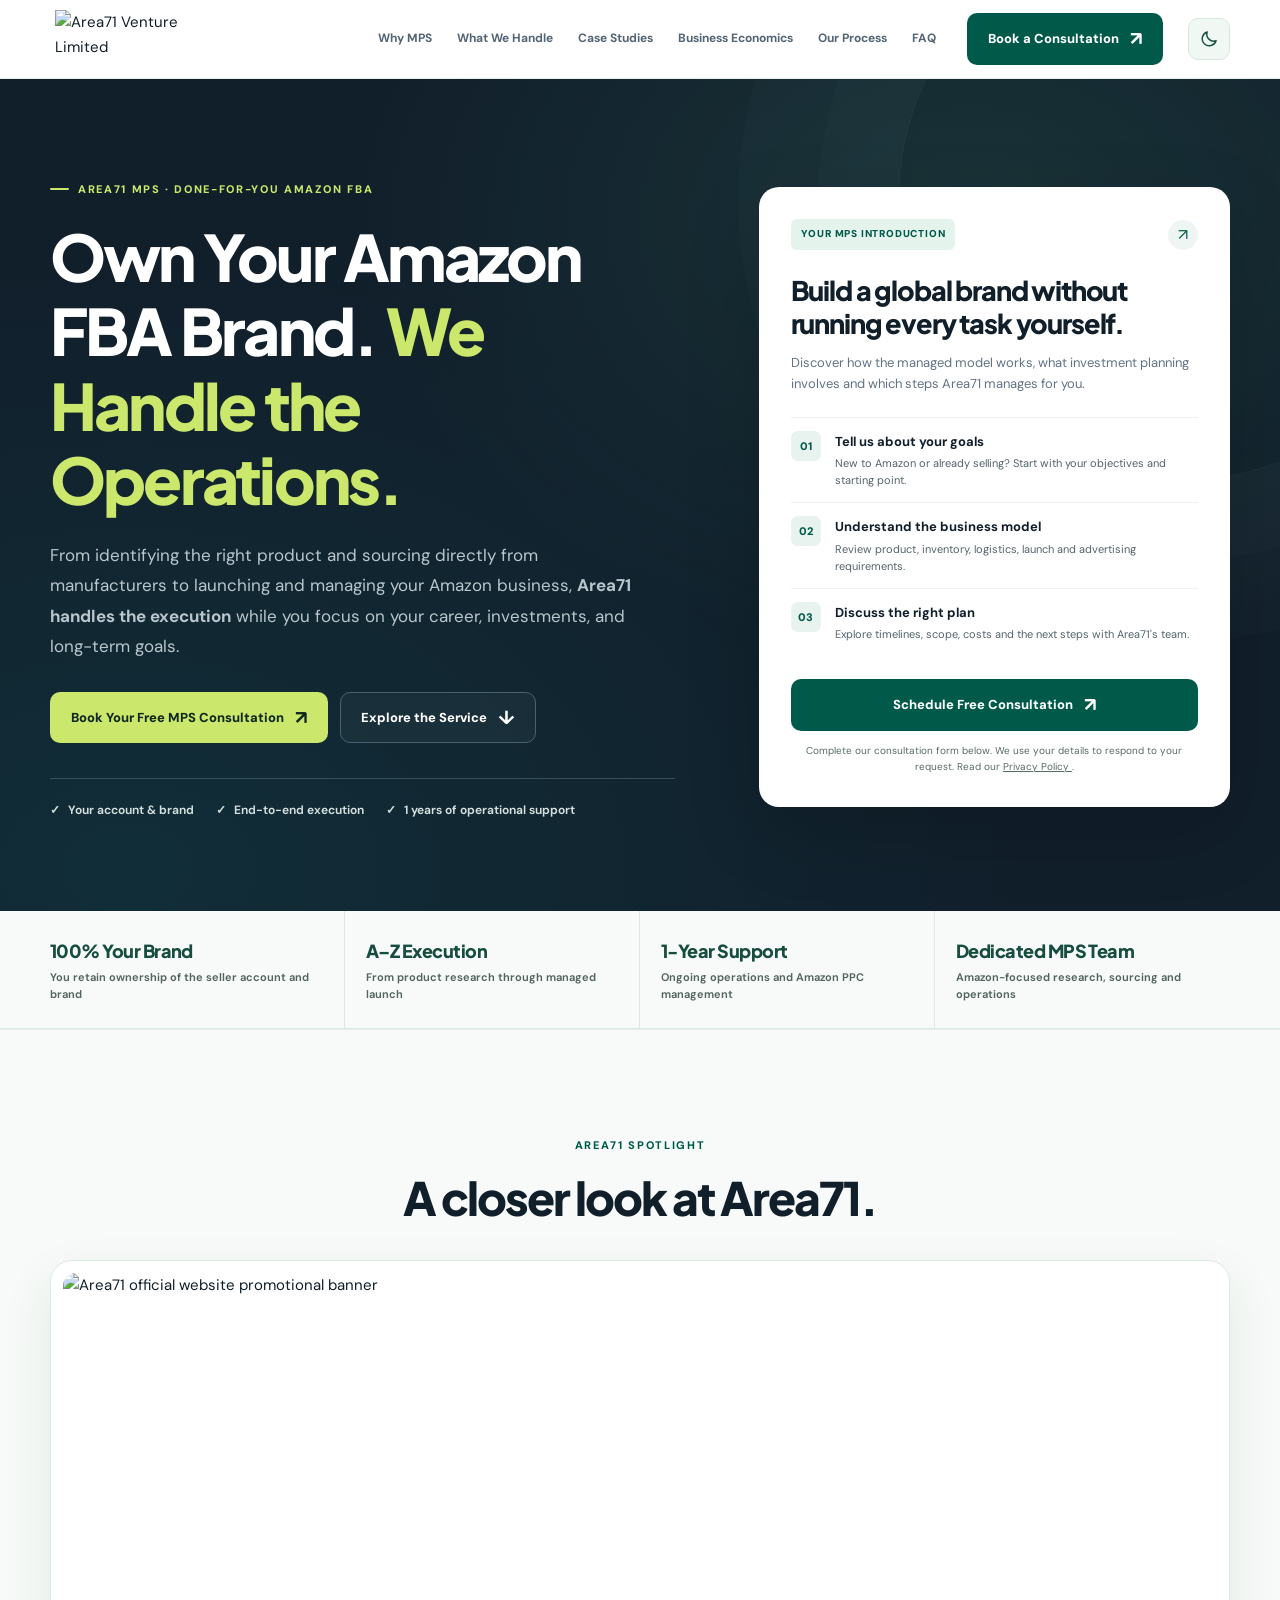
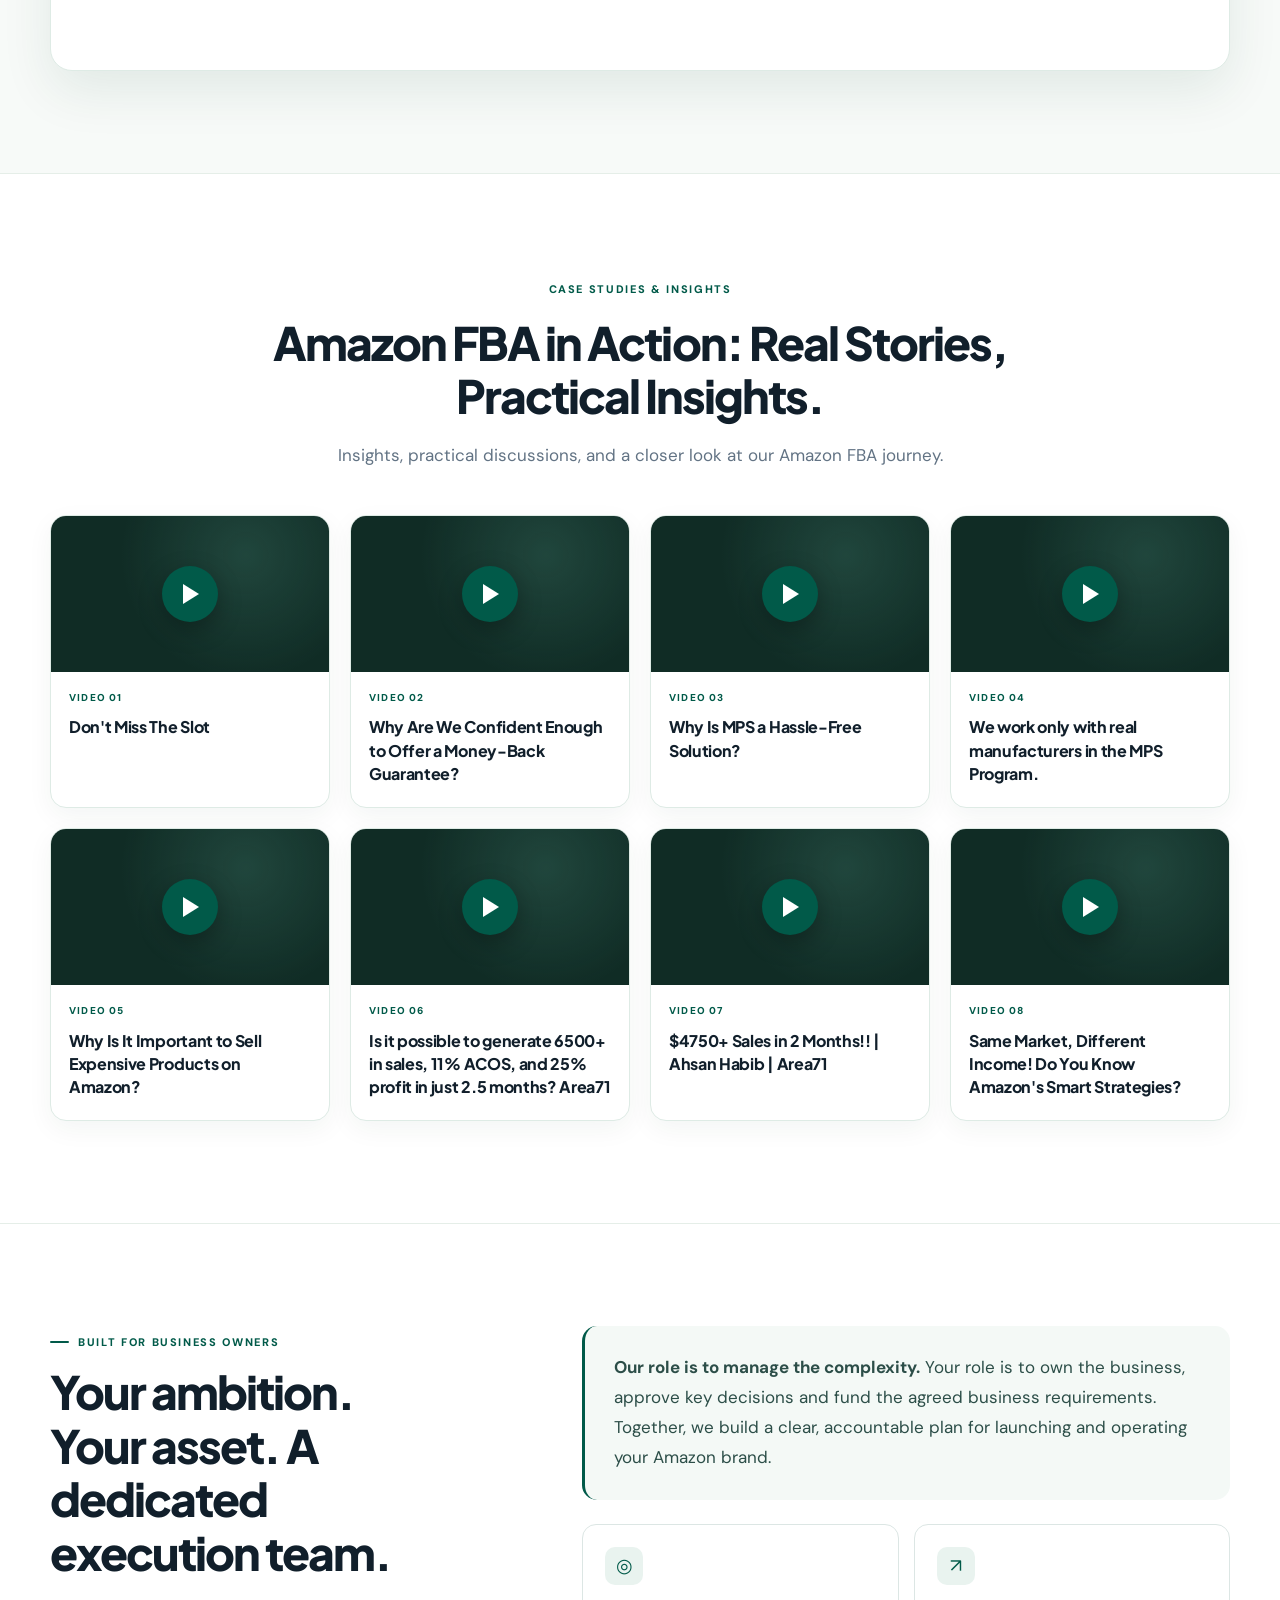
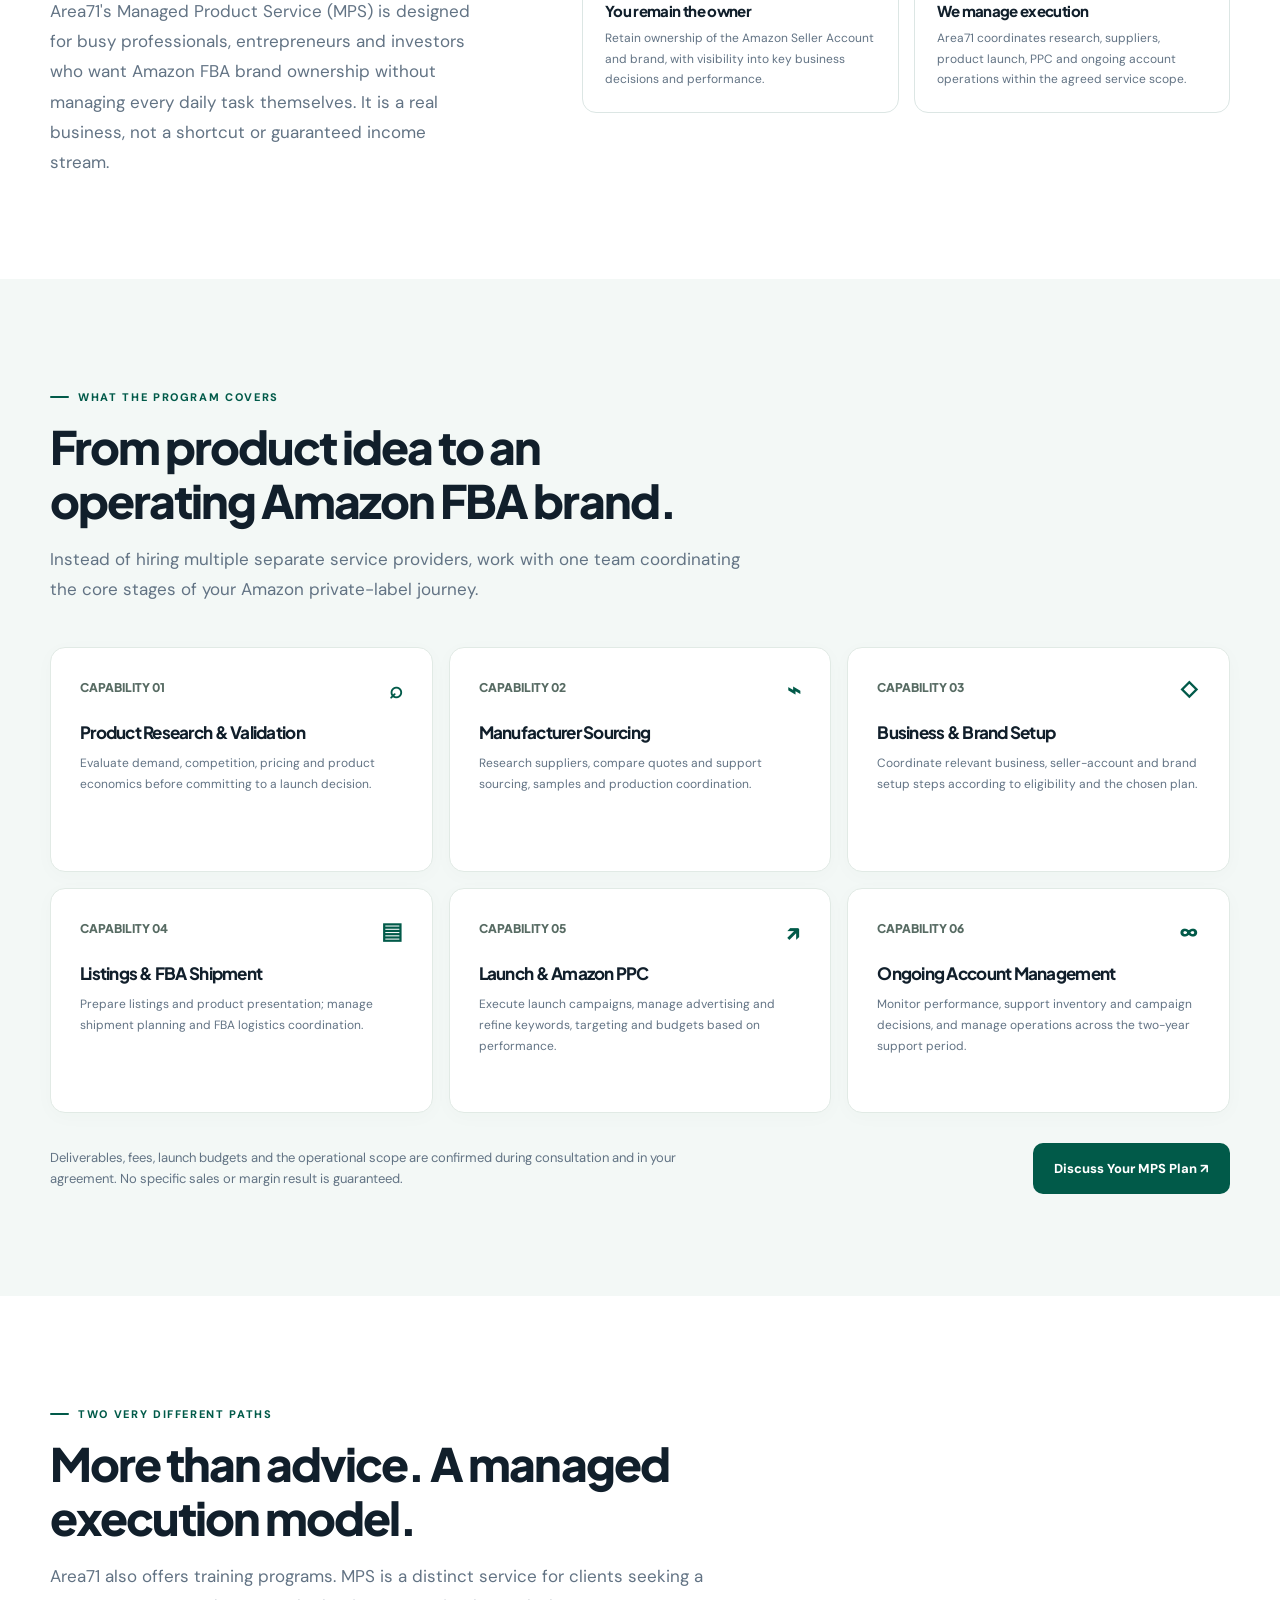
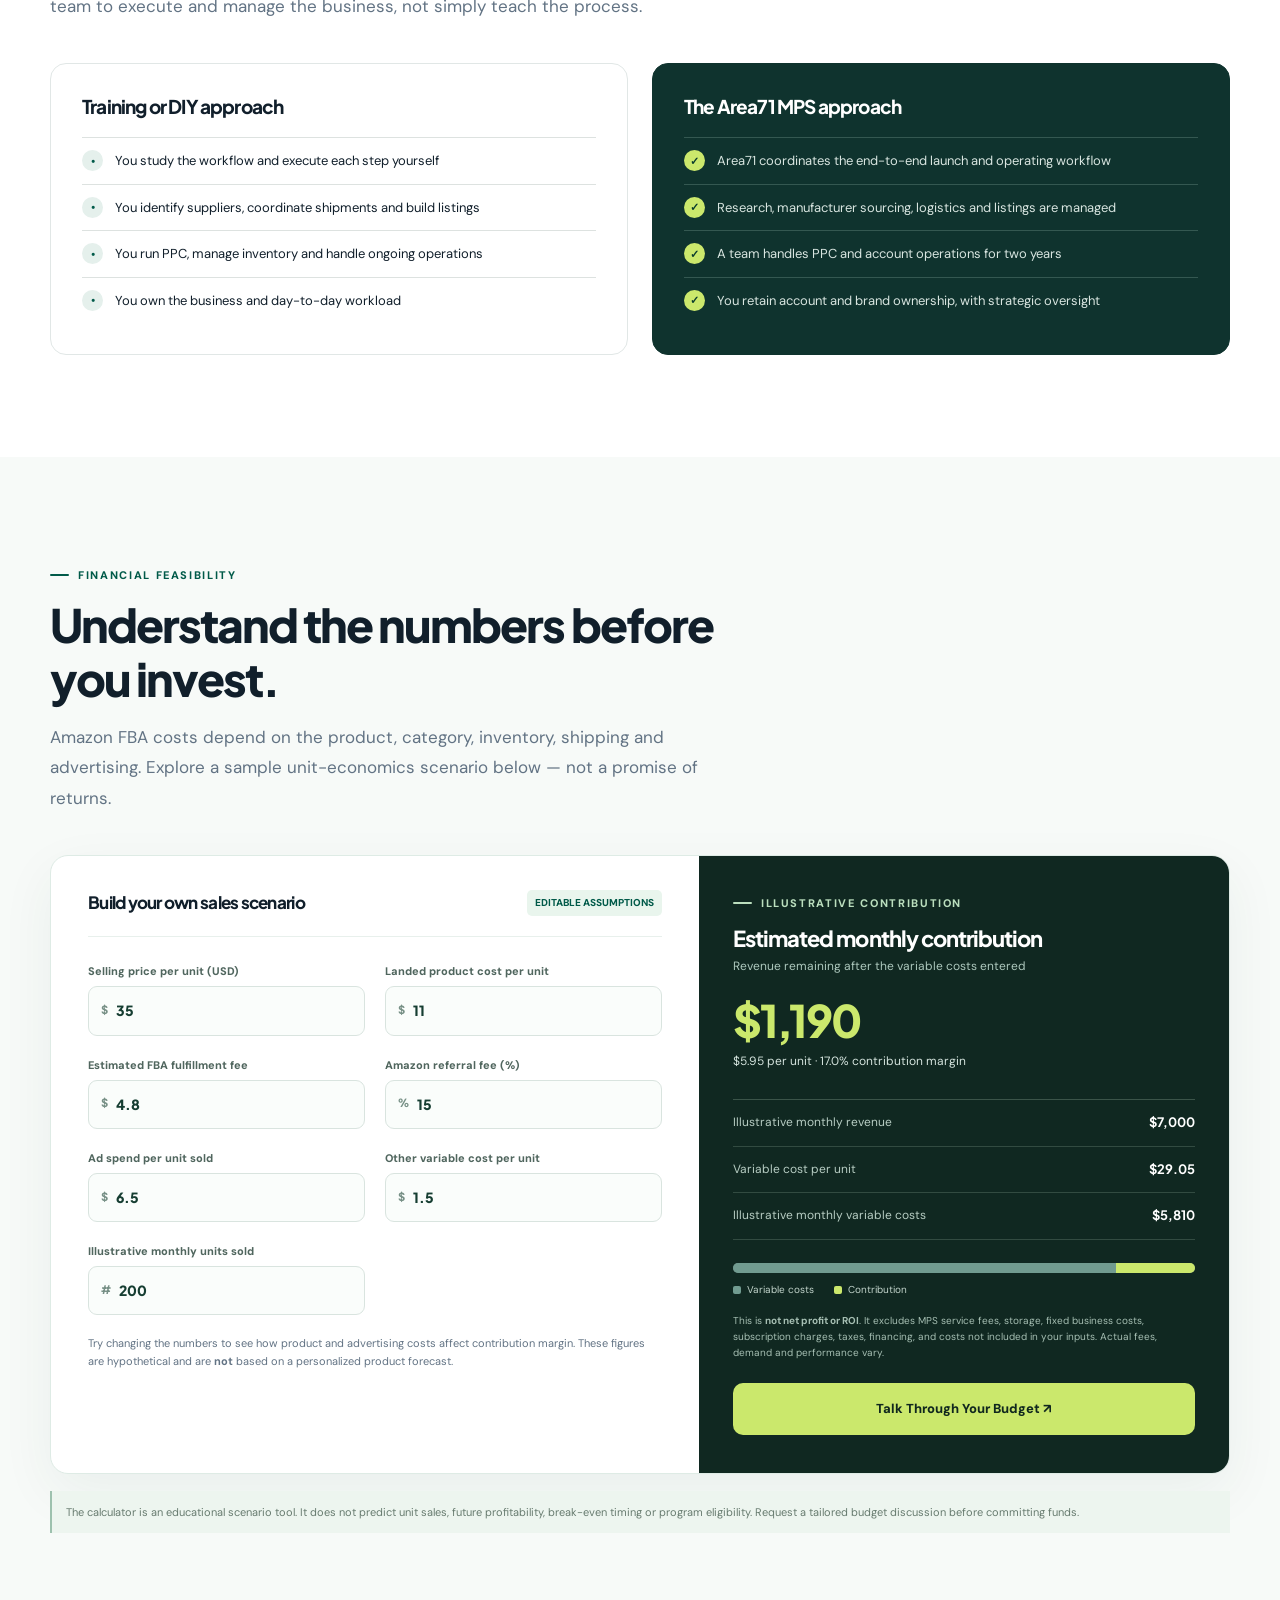
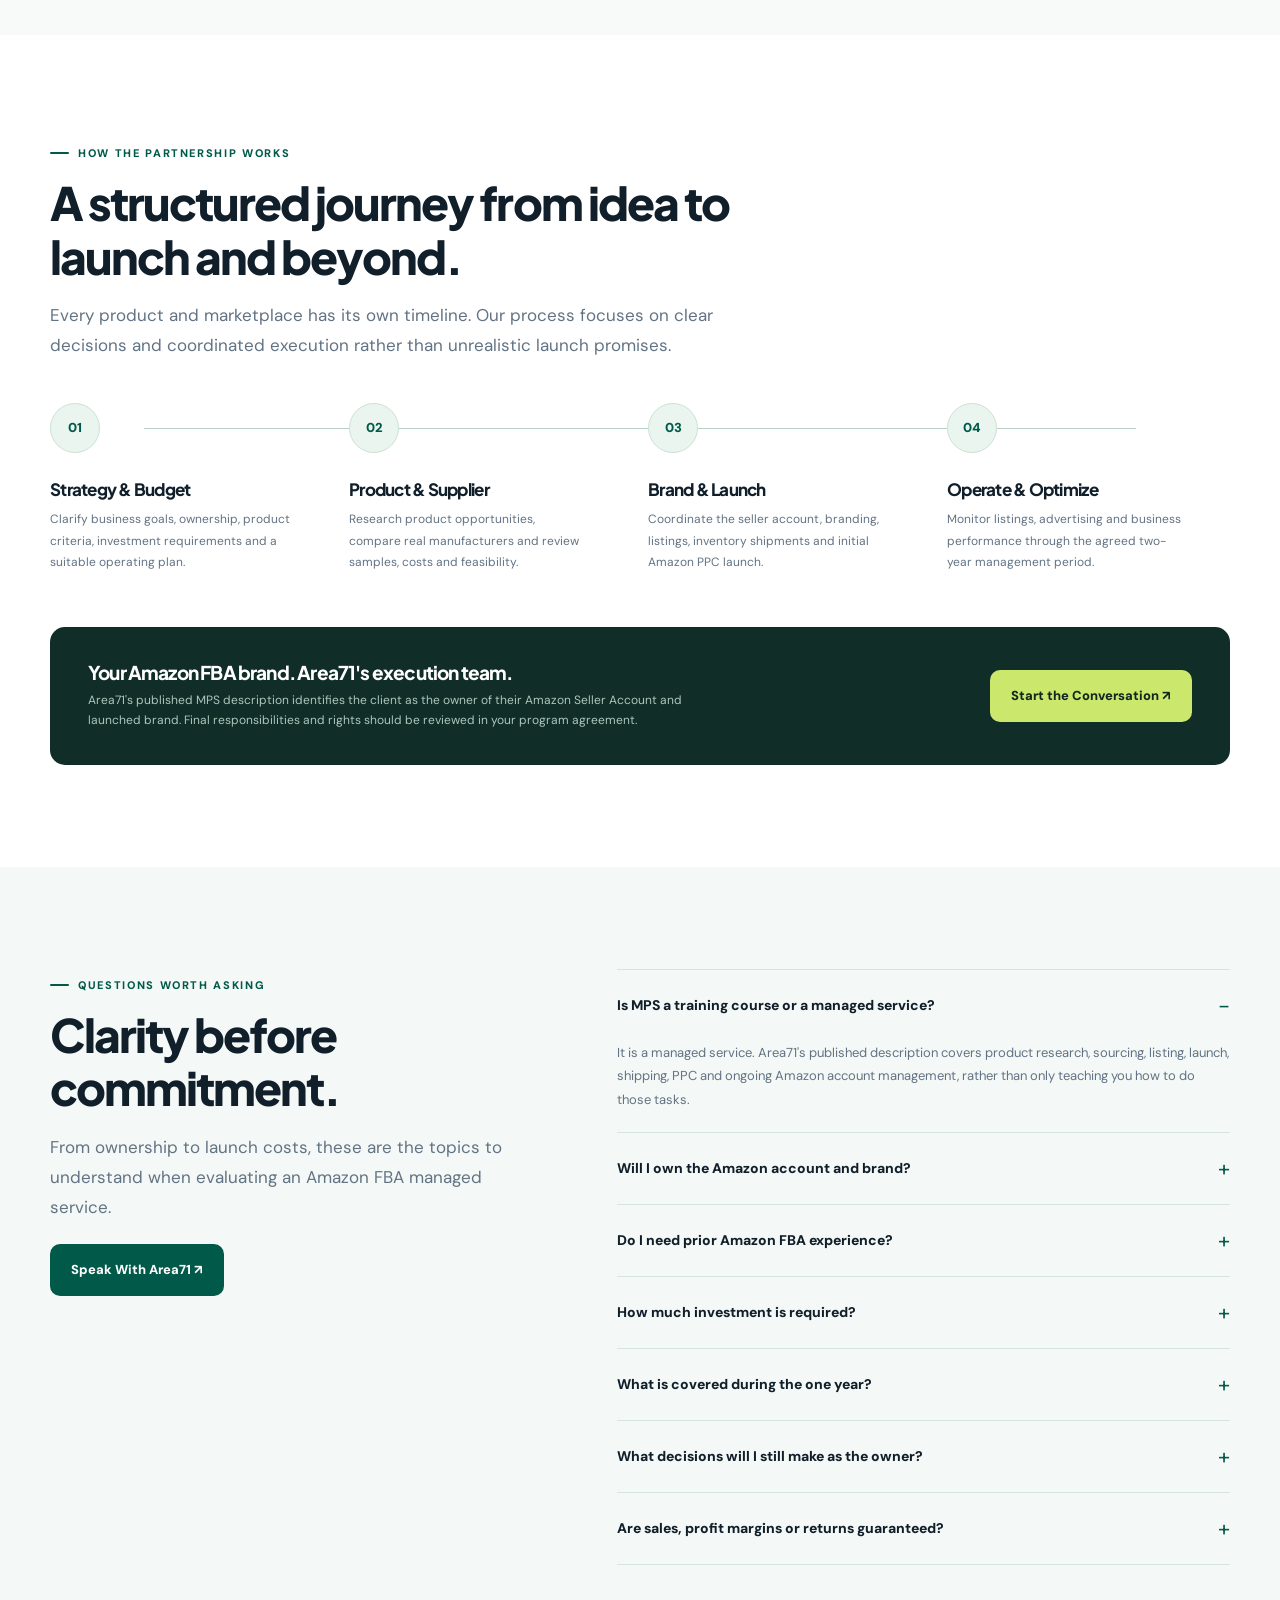
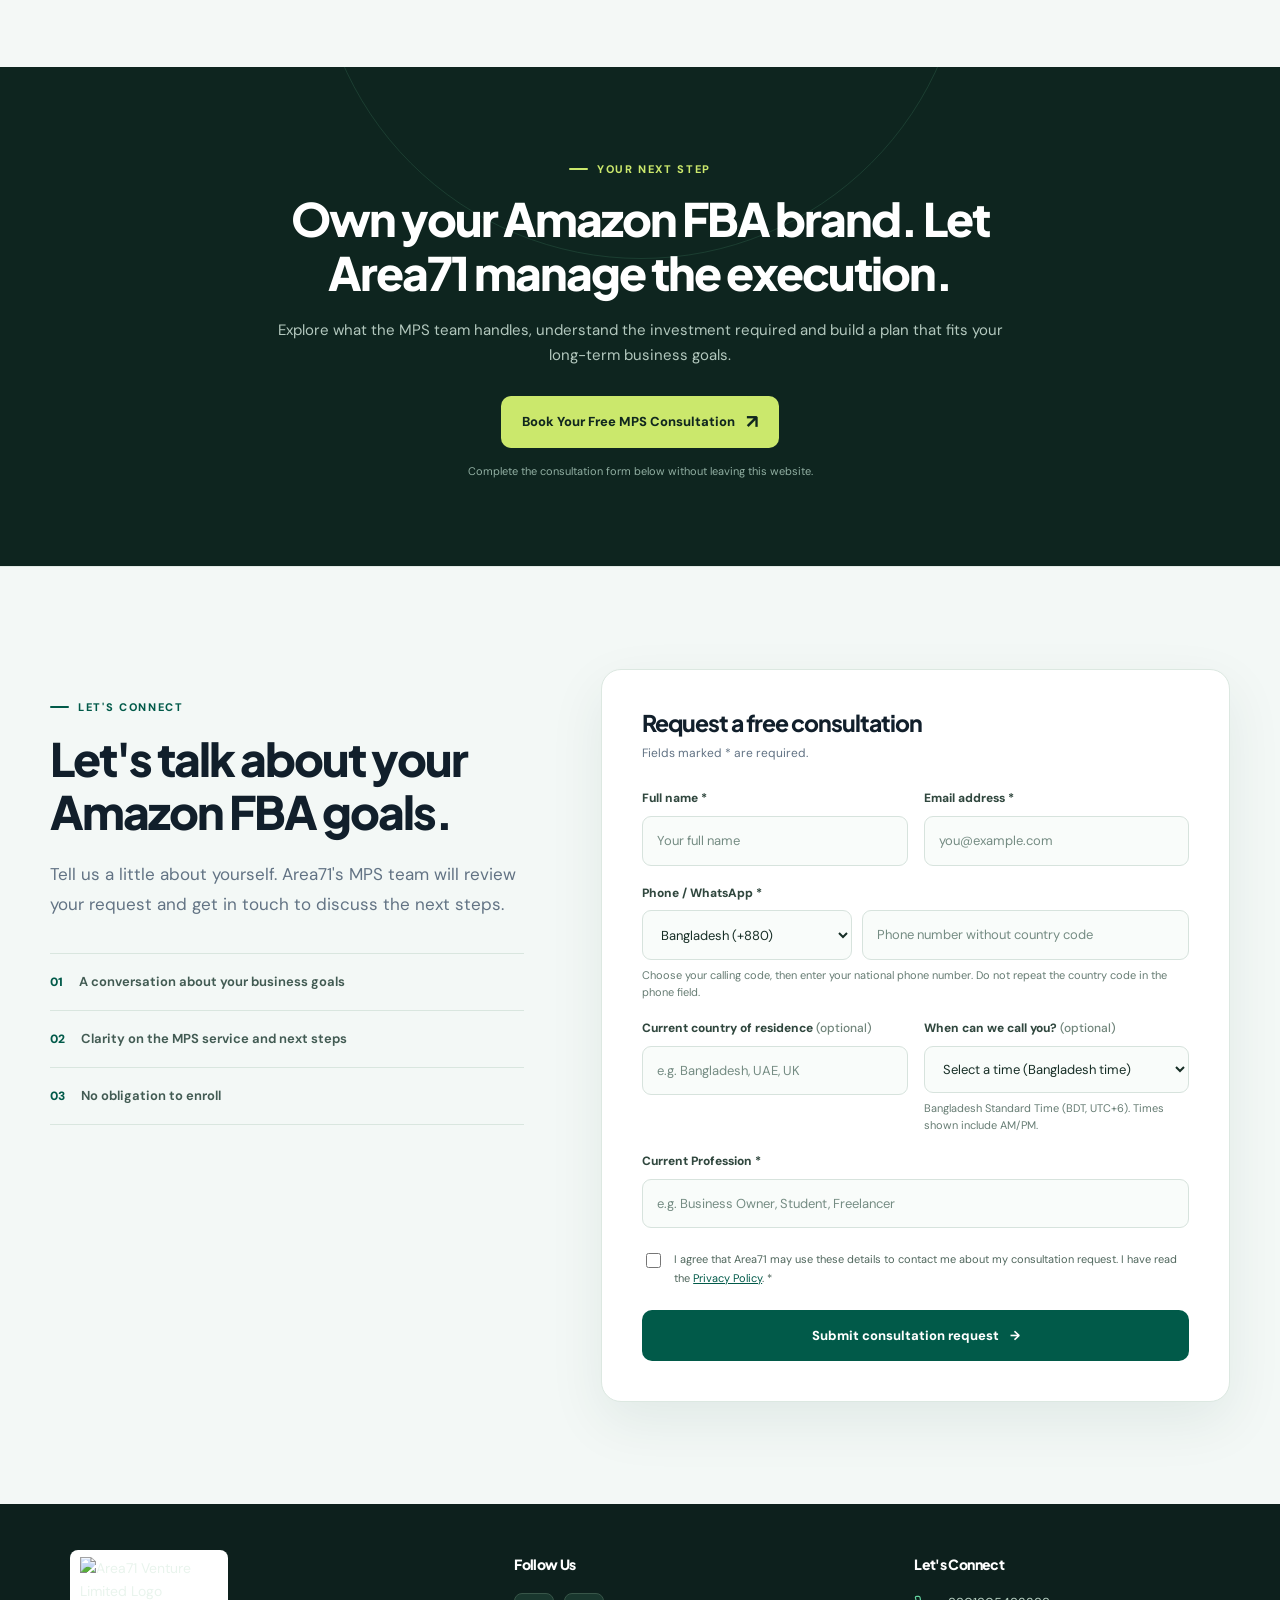
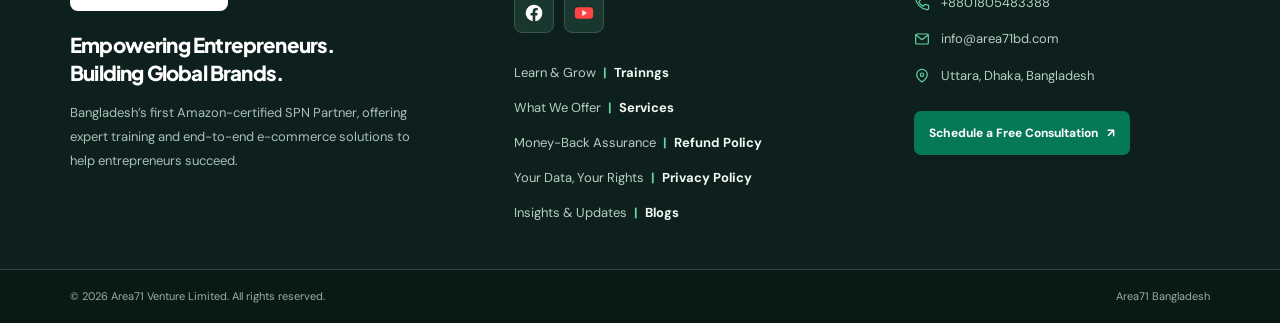
==== index.html @ 968ddbc0 "form redesigned" ====
<!DOCTYPE html>
<html lang="en">
  
<head>
  <meta charset="utf-8">
  <meta name="viewport"
        content="width=device-width, initial-scale=1">

  <meta name="theme-color" content="#101c27">

  <!-- Apply preference before CSS to avoid a light-mode flash -->
  <script>
    (function () {
      var theme;
      try { theme = localStorage.getItem("a71-theme"); }
      catch (error) {}

      if (theme !== "dark" && theme !== "light") {
        theme = window.matchMedia &&
          window.matchMedia("(prefers-color-scheme: dark)").matches
            ? "dark" : "light";
      }

      document.documentElement.dataset.theme = theme;
      document.documentElement.style.colorScheme = theme;
    })();
  </script>

  <!-- Website Title -->
  <title>
    Area71 MPS | Own Your Amazon FBA Brand
  </title>

  <!-- SEO Description -->
  <meta
    name="description"
    content="Own your Amazon FBA brand with Area71 MPS. We manage product research, manufacturer sourcing, launch, Amazon PPC and operations while you focus on your goals."
  >

  <!-- Canonical URL -->
  <link
    rel="canonical"
    href="https://mps.area71bd.com/"
  >

  <!-- Open Graph: WhatsApp, Facebook, LinkedIn -->
  <meta property="og:type" content="website">

  <meta
    property="og:site_name"
    content="Area71 MPS"
  >

  <meta
    property="og:title"
    content="Area71 MPS | Own Your Amazon FBA Brand"
  >

  <meta
    property="og:description"
    content="Product research, direct manufacturer sourcing, Amazon FBA launch and ongoing account management. Your brand; Area71's execution team."
  >

  <meta
    property="og:url"
    content="https://mps.area71bd.com/"
  >

  <meta
    property="og:image"
    content="https://area71bd.com/wp-content/uploads/2025/12/website-banner.jpg"
  >

  <meta
    property="og:image:alt"
    content="Area71 MPS - Amazon FBA Business Services"
  >

  <!-- Twitter / X -->
  <meta
    name="twitter:card"
    content="summary_large_image"
  >

  <!-- Fonts -->
  <link
    rel="preconnect"
    href="https://fonts.googleapis.com"
  >

  <link
    rel="preconnect"
    href="https://fonts.gstatic.com"
    crossorigin
  >

  <link
    href="https://fonts.googleapis.com/css2?family=DM+Sans:wght@400;500;600;700&amp;family=Plus+Jakarta+Sans:wght@400;500;600;700;800&amp;display=swap"
    rel="stylesheet"
  >



<!-- ========================================
     AREA71 MPS - META PIXEL
======================================== -->

<script>
!function(f,b,e,v,n,t,s)
{if(f.fbq)return;n=f.fbq=function(){
n.callMethod?
n.callMethod.apply(n,arguments):
n.queue.push(arguments)
};
if(!f._fbq)f._fbq=n;
n.push=n;
n.loaded=!0;
n.version='2.0';
n.queue=[];
t=b.createElement(e);
t.async=!0;
t.src=v;
s=b.getElementsByTagName(e)[0];
s.parentNode.insertBefore(t,s)
}(window,document,'script',
'https://connect.facebook.net/en_US/fbevents.js');

fbq('init', '2112411853488877');
fbq('track', 'PageView');
</script>

<!-- End Meta Pixel -->


  <!-- Website CSS -->
  <link rel="stylesheet" href="style.css">

</head>

<body class="">
  
  <header class="nav" id="top">
    <div class="container nav-in">
      <a class="brand" href="#top" aria-label="Area71 MPS home">
        <span class="brand-icon"><img src="https://area71bd.com/wp-content/uploads/2025/12/logo-square-15.png.webp" alt="Area71 Venture Limited" width="123" height="55" loading="eager" decoding="async"></span>
      </a>
      <nav class="links" aria-label="Main navigation">
        <a href="#approach">Why MPS</a>
        <a href="#service">What We Handle</a>
        <a href="#area71-videos">Case Studies</a>
        <a href="#economics">Business Economics</a>
        <a href="#process">Our Process</a>
        <a href="#faq">FAQ</a>
      </nav>
      <a class="btn btn-primary nav-cta" href="#mps-consultation">Book a Consultation <span class="arrow" aria-hidden="true">↗</span></a>
      <button class="theme-toggle" id="theme-toggle" type="button"
              aria-label="Switch to dark mode" aria-pressed="false"
              title="Switch to dark mode">
        <svg class="theme-icon theme-icon-moon" viewBox="0 0 24 24" width="20" height="20"
             fill="none" stroke="currentColor" stroke-width="1.8"
             stroke-linecap="round" stroke-linejoin="round" aria-hidden="true">
          <path d="M20.5 14.2A8.5 8.5 0 0 1 9.8 3.5 8.5 8.5 0 1 0 20.5 14.2Z"/>
        </svg>
        <svg class="theme-icon theme-icon-sun" viewBox="0 0 24 24" width="20" height="20"
             fill="none" stroke="currentColor" stroke-width="1.8"
             stroke-linecap="round" stroke-linejoin="round" aria-hidden="true">
          <circle cx="12" cy="12" r="4"/>
          <path d="M12 2v2m0 16v2M4.93 4.93l1.42 1.42m11.3 11.3 1.42 1.42M2 12h2m16 0h2M4.93 19.07l1.42-1.42m11.3-11.3 1.42-1.42"/>
        </svg>
      </button>
      <button class="menu-btn" aria-label="Toggle menu" aria-controls="mobile-menu" aria-expanded="false" id="menu-btn" onclick="toggleMenu()">☰</button>
    </div>

    <nav class="mobile-menu container" id="mobile-menu" aria-label="Mobile navigation">
      <a href="#approach" onclick="closeMenu()">Why MPS</a>
      <a href="#service" onclick="closeMenu()">What We Handle</a>
      <a href="#area71-videos" onclick="closeMenu()">Case Studies</a>
      <a href="#economics" onclick="closeMenu()">Business Economics</a>
      <a href="#process" onclick="closeMenu()">Our Process</a>
      <a href="#faq" onclick="closeMenu()">FAQ</a>
      <a class="btn btn-primary mobile-cta" href="#mps-consultation"  style="color:white;margin-top:8px"><span>Book a Free Consultation</span><span class="mobile-cta-arrow" aria-hidden="true">↗</span></a>
    </nav>
  </header>
  <main>
    <section class="hero" aria-labelledby="hero-title">
      <div class="container hero-layout">
        <div>
          <span class="eyebrow light">Area71 MPS · Done-for-you Amazon FBA</span>
          <h1 id="hero-title">Own Your Amazon FBA Brand. <em>We Handle the Operations.</em></h1>
          <p class="hero-intro">From identifying the right product and sourcing directly from manufacturers to launching and managing your Amazon business, <strong>Area71 handles the execution</strong> while you focus on your career, investments, and long-term goals.</p>
          <div class="hero-actions">
            <a class="btn btn-lime" href="#mps-consultation" >Book Your Free MPS Consultation <span class="arrow" aria-hidden="true">↗</span></a>
            <a class="btn btn-ghost" href="#service">Explore the Service <span class="arrow" aria-hidden="true">↓</span></a>
          </div>
          <div class="hero-points">
            <span><span class="tick">✓</span> Your account &amp; brand</span>
            <span><span class="tick">✓</span> End-to-end execution</span>
            <span><span class="tick">✓</span> 1 years of operational support</span>
          </div>
        </div>
        <aside class="hero-card" aria-label="MPS consultation briefing">
          <div class="hero-card-top"><span class="mini-tag">Your MPS introduction</span><span class="small-round" aria-hidden="true">↗</span></div>
          <h2>Build a global brand without running every task yourself.</h2>
          <p>Discover how the managed model works, what investment planning involves and which steps Area71 manages for you.</p>
          <div class="brief-row"><span class="brief-num">01</span><span class="brief-text"><b>Tell us about your goals</b><small>New to Amazon or already selling? Start with your objectives and starting point.</small></span></div>
          <div class="brief-row"><span class="brief-num">02</span><span class="brief-text"><b>Understand the business model</b><small>Review product, inventory, logistics, launch and advertising requirements.</small></span></div>
          <div class="brief-row"><span class="brief-num">03</span><span class="brief-text"><b>Discuss the right plan</b><small>Explore timelines, scope, costs and the next steps with Area71's team.</small></span></div>
          <a class="btn btn-primary btn-wide" href="#mps-consultation" >Schedule Free Consultation <span class="arrow" aria-hidden="true">↗</span></a>
          <p class="privacy">
  Complete our consultation form below.
  We use your details to respond to your request.
  Read our
  <a href="https://area71academy.com/privacy-policy/"
     target="_blank" rel="noopener noreferrer">
    Privacy Policy
  </a>.
</p>
        </aside>
      </div>
    </section>
    <section class="trust" aria-label="Key program characteristics">
      <div class="container trust-grid">
        <div class="trust-item"><div class="big">100% Your Brand</div><div class="sm">You retain ownership of the seller account and brand</div></div>
        <div class="trust-item"><div class="big">A–Z Execution</div><div class="sm">From product research through managed launch</div></div>
        <div class="trust-item"><div class="big">1-Year Support</div><div class="sm">Ongoing operations and Amazon PPC management</div></div>
        <div class="trust-item"><div class="big">Dedicated MPS Team</div><div class="sm">Amazon-focused research, sourcing and operations</div></div>
      </div>
    </section>
    <!-- Official Area71 banner: kept at its natural aspect ratio, never cropped. -->
    <section class="section area71-feature" id="area71-feature" aria-labelledby="area71-feature-title">
      <div class="container">
        <div class="section-head feature-head">
          <span class="eyebrow">Area71 Spotlight</span>
          <h2 id="area71-feature-title">A closer look at Area71.</h2>
        </div>
        <div class="feature-card">
          <img
    src="https://area71bd.com/wp-content/uploads/2025/12/website-banner.jpg"
    alt="Area71 official website promotional banner"
    width="1200"
    height="400"
    loading="lazy"
    decoding="async"
  >
        </div>
      </div>
    </section>


<!-- ========================================
     AREA71 YOUTUBE VIDEO SHOWCASE
======================================== -->

<section
  class="section a71-videos"
  id="area71-videos"
  aria-labelledby="a71-videos-title"
>
  <div class="container">

    <div class="section-head a71-videos-head">
      <span class="eyebrow">Case Studies & Insights</span>

      <h2 id="a71-videos-title">
        Amazon FBA in Action:
  Real Stories, Practical Insights.
      </h2>

      <p class="sub">
        Insights, practical discussions, and a closer look
        at our Amazon FBA journey.
      </p>
    </div>

    <div class="a71-video-grid">

      <!-- VIDEO 01 -->
      <article class="a71-video-card" data-youtube="https://www.youtube.com/shorts/SbkoBulNUCE">
        <div class="a71-video-frame">
          <button class="a71-video-trigger" type="button" disabled>
            <img class="a71-video-poster" alt="" loading="lazy">
            <span class="a71-video-empty">Video coming soon</span>
            <span class="a71-video-play" aria-hidden="true"></span>
          </button>
        </div>
        <div class="a71-video-details">
          <span class="a71-video-number">VIDEO 01</span>
          <h3>Don't Miss The Slot</h3>
        </div>
      </article>

      <!-- VIDEO 02 -->
      <article class="a71-video-card" data-youtube="https://youtu.be/-qp1bCf5YKM?si=sv0XDskbK99eZy0N">
        <div class="a71-video-frame">
          <button class="a71-video-trigger" type="button" disabled>
            <img class="a71-video-poster" alt="" loading="lazy">
            <span class="a71-video-empty">Video coming soon</span>
            <span class="a71-video-play" aria-hidden="true"></span>
          </button>
        </div>
        <div class="a71-video-details">
          <span class="a71-video-number">VIDEO 02</span>
          <h3>Why Are We Confident Enough to Offer a Money-Back Guarantee?</h3>
        </div>
      </article>

      <!-- VIDEO 03 -->
      <article class="a71-video-card" data-youtube="https://www.youtube.com/watch?v=zKpI_Rqkc3g">
        <div class="a71-video-frame">
          <button class="a71-video-trigger" type="button" disabled>
            <img class="a71-video-poster" alt="" loading="lazy">
            <span class="a71-video-empty">Video coming soon</span>
            <span class="a71-video-play" aria-hidden="true"></span>
          </button>
        </div>
        <div class="a71-video-details">
          <span class="a71-video-number">VIDEO 03</span>
          <h3>Why Is MPS a Hassle-Free Solution?</h3>
        </div>
      </article>

      <!-- VIDEO 04 -->
      <article class="a71-video-card" data-youtube="https://www.youtube.com/watch?v=KzSrNiv0qAc">
        <div class="a71-video-frame">
          <button class="a71-video-trigger" type="button" disabled>
            <img class="a71-video-poster" alt="" loading="lazy">
            <span class="a71-video-empty">Video coming soon</span>
            <span class="a71-video-play" aria-hidden="true"></span>
          </button>
        </div>
        <div class="a71-video-details">
          <span class="a71-video-number">VIDEO 04</span>
          <h3>
We work only with real manufacturers in the MPS Program.</h3>
        </div>
      </article>

      <!-- VIDEO 05 -->
      <article class="a71-video-card" data-youtube="https://www.youtube.com/watch?v=UqLdNBAEIOA">
        <div class="a71-video-frame">
          <button class="a71-video-trigger" type="button" disabled>
            <img class="a71-video-poster" alt="" loading="lazy">
            <span class="a71-video-empty">Video coming soon</span>
            <span class="a71-video-play" aria-hidden="true"></span>
          </button>
        </div>
        <div class="a71-video-details">
          <span class="a71-video-number">VIDEO 05</span>
          <h3>Why Is It Important to Sell Expensive Products on Amazon?</h3>
        </div>
      </article>

      <!-- VIDEO 06 -->
      <article class="a71-video-card" data-youtube="https://www.youtube.com/watch?v=wBCChlQ882o">
        <div class="a71-video-frame">
          <button class="a71-video-trigger" type="button" disabled>
            <img class="a71-video-poster" alt="" loading="lazy">
            <span class="a71-video-empty">Video coming soon</span>
            <span class="a71-video-play" aria-hidden="true"></span>
          </button>
        </div>
        <div class="a71-video-details">
          <span class="a71-video-number">VIDEO 06</span>
          <h3>Is it possible to generate 6500+ in sales, 11% ACOS, and 25% profit in just 2.5 months? Area71</h3>
        </div>
      </article>

      <!-- VIDEO 07 -->
      <article class="a71-video-card" data-youtube="https://www.youtube.com/watch?v=54aOsrm3_dw">
        <div class="a71-video-frame">
          <button class="a71-video-trigger" type="button" disabled>
            <img class="a71-video-poster" alt="" loading="lazy">
            <span class="a71-video-empty">Video coming soon</span>
            <span class="a71-video-play" aria-hidden="true"></span>
          </button>
        </div>
        <div class="a71-video-details">
          <span class="a71-video-number">VIDEO 07</span>
          <h3>$4750+ Sales in 2 Months!! | Ahsan Habib | Area71</h3>
        </div>
      </article>

      <!-- VIDEO 08 -->
      <article class="a71-video-card" data-youtube="https://www.youtube.com/watch?v=Fu_77n6DMMk">
        <div class="a71-video-frame">
          <button class="a71-video-trigger" type="button" disabled>
            <img class="a71-video-poster" alt="" loading="lazy">
            <span class="a71-video-empty">Video coming soon</span>
            <span class="a71-video-play" aria-hidden="true"></span>
          </button>
        </div>
        <div class="a71-video-details">
          <span class="a71-video-number">VIDEO 08</span>
          <h3>
Same Market, Different Income! Do You Know Amazon's Smart Strategies?</h3>
        </div>
      </article>

    </div>
  </div>
</section>


    <section class="section" id="approach">
      <div class="container two-col-intro">
        <div class="section-head">
          <span class="eyebrow">Built for business owners</span>
          <h2>Your ambition. Your asset. A dedicated execution team.</h2>
          <p class="sub">Area71's Managed Product Service (MPS) is designed for busy professionals, entrepreneurs and investors who want Amazon FBA brand ownership without managing every daily task themselves. It is a real business, not a shortcut or guaranteed income stream.</p>
        </div>
        <div>
          <div class="value-statement"><p><strong>Our role is to manage the complexity.</strong> Your role is to own the business, approve key decisions and fund the agreed business requirements. Together, we build a clear, accountable plan for launching and operating your Amazon brand.</p></div>
          <div class="owner-work">
            <div class="owner-block"><div class="icon-circle" aria-hidden="true">◎</div><h3>You remain the owner</h3><p>Retain ownership of the Amazon Seller Account and brand, with visibility into key business decisions and performance.</p></div>
            <div class="owner-block"><div class="icon-circle" aria-hidden="true">↗</div><h3>We manage execution</h3><p>Area71 coordinates research, suppliers, product launch, PPC and ongoing account operations within the agreed service scope.</p></div>
          </div>
        </div>
      </div>
    </section>

<!-- what area71 will do for you -->

    <section class="section services" id="service">
      <div class="container">
        <div class="section-head"><span class="eyebrow">What the program covers</span><h2>From product idea to an operating Amazon FBA brand.</h2><p class="sub">Instead of hiring multiple separate service providers, work with one team coordinating the core stages of your Amazon private-label journey.</p></div>
        <div class="services-grid">
          <article class="service"><div class="service-number">CAPABILITY 01 <span aria-hidden="true">⌕</span></div><h3>Product Research &amp; Validation</h3><p>Evaluate demand, competition, pricing and product economics before committing to a launch decision.</p></article>
          <article class="service"><div class="service-number">CAPABILITY 02 <span aria-hidden="true">⌁</span></div><h3>Manufacturer Sourcing</h3><p>Research suppliers, compare quotes and support sourcing, samples and production coordination.</p></article>
          <article class="service"><div class="service-number">CAPABILITY 03 <span aria-hidden="true">◇</span></div><h3>Business &amp; Brand Setup</h3><p>Coordinate relevant business, seller-account and brand setup steps according to eligibility and the chosen plan.</p></article>
          <article class="service"><div class="service-number">CAPABILITY 04 <span aria-hidden="true">▤</span></div><h3>Listings &amp; FBA Shipment</h3><p>Prepare listings and product presentation; manage shipment planning and FBA logistics coordination.</p></article>
          <article class="service"><div class="service-number">CAPABILITY 05 <span aria-hidden="true">↗</span></div><h3>Launch &amp; Amazon PPC</h3><p>Execute launch campaigns, manage advertising and refine keywords, targeting and budgets based on performance.</p></article>
          <article class="service"><div class="service-number">CAPABILITY 06 <span aria-hidden="true">∞</span></div><h3>Ongoing Account Management</h3><p>Monitor performance, support inventory and campaign decisions, and manage operations across the two-year support period.</p></article>
        </div>
        <div class="service-cta"><p>Deliverables, fees, launch budgets and the operational scope are confirmed during consultation and in your agreement. No specific sales or margin result is guaranteed.</p><a href="#mps-consultation" class="btn btn-primary" >Discuss Your MPS Plan ↗</a></div>
      </div>
    </section>


    <section class="section" id="difference">
      <div class="container">
        <div class="section-head"><span class="eyebrow">Two very different paths</span><h2>More than advice. A managed execution model.</h2><p class="sub">Area71 also offers training programs. MPS is a distinct service for clients seeking a team to execute and manage the business, not simply teach the process.</p></div>
        <div class="compare">
          <article class="compare-card"><h3>Training or DIY approach</h3><ul><li><span class="marker">•</span>You study the workflow and execute each step yourself</li><li><span class="marker">•</span>You identify suppliers, coordinate shipments and build listings</li><li><span class="marker">•</span>You run PPC, manage inventory and handle ongoing operations</li><li><span class="marker">•</span>You own the business and day-to-day workload</li></ul></article>
          <article class="compare-card positive"><h3>The Area71 MPS approach</h3><ul><li><span class="marker">✓</span>Area71 coordinates the end-to-end launch and operating workflow</li><li><span class="marker">✓</span>Research, manufacturer sourcing, logistics and listings are managed</li><li><span class="marker">✓</span>A team handles PPC and account operations for two years</li><li><span class="marker">✓</span>You retain account and brand ownership, with strategic oversight</li></ul></article>
        </div>
      </div>
    </section>
    <section class="section calc" id="economics">
      <div class="container">
        <div class="section-head"><span class="eyebrow">Financial feasibility</span><h2>Understand the numbers before you invest.</h2><p class="sub">Amazon FBA costs depend on the product, category, inventory, shipping and advertising. Explore a sample unit-economics scenario below — not a promise of returns.</p></div>
        <div class="calc-grid">
          <div class="calc-inputs">
            <div class="calc-inputs-head"><h3>Build your own sales scenario</h3><span class="calc-head-note">EDITABLE ASSUMPTIONS</span></div>
            <div class="field-grid">
              <div class="field"><label for="price">Selling price per unit (USD)</label><div class="input-wrap"><span>$</span><input id="price" type="number" value="35" min="0" max="100000" step="0.5" inputmode="decimal"></div></div>
              <div class="field"><label for="landed">Landed product cost per unit</label><div class="input-wrap"><span>$</span><input id="landed" type="number" value="11" min="0" max="100000" step="0.5" inputmode="decimal"></div></div>
              <div class="field"><label for="fba">Estimated FBA fulfillment fee</label><div class="input-wrap"><span>$</span><input id="fba" type="number" value="4.8" min="0" max="100000" step="0.1" inputmode="decimal"></div></div>
              <div class="field"><label for="referral">Amazon referral fee (%)</label><div class="input-wrap"><span>%</span><input id="referral" type="number" value="15" min="0" max="100" step="0.5" inputmode="decimal"></div></div>
              <div class="field"><label for="ads">Ad spend per unit sold</label><div class="input-wrap"><span>$</span><input id="ads" type="number" value="6.5" min="0" max="100000" step="0.5" inputmode="decimal"></div></div>
              <div class="field"><label for="other">Other variable cost per unit</label><div class="input-wrap"><span>$</span><input id="other" type="number" value="1.5" min="0" max="100000" step="0.5" inputmode="decimal"></div></div>
              <div class="field"><label for="units">Illustrative monthly units sold</label><div class="input-wrap"><span>#</span><input id="units" type="number" value="200" min="0" max="1000000" step="1" inputmode="numeric"></div></div>
            </div>
            <p class="calc-tip">Try changing the numbers to see how product and advertising costs affect contribution margin. These figures are hypothetical and are <strong>not</strong> based on a personalized product forecast.</p>
          </div>
          <div class="calc-results" aria-live="polite" aria-atomic="true">
            <span class="eyebrow">Illustrative contribution</span>
            <h3>Estimated monthly contribution</h3><div class="lead">Revenue remaining after the variable costs entered</div>
            <div id="monthly" class="result-num">$1,190</div><div id="perunit" class="result-sub">$5.95 per unit · 17.0% contribution margin</div>
            <div class="result-lines">
              <div class="result-line"><span>Illustrative monthly revenue</span><b id="revenue">$7,000</b></div>
              <div class="result-line"><span>Variable cost per unit</span><b id="unitcost">$29.05</b></div>
              <div class="result-line"><span>Illustrative monthly variable costs</span><b id="totalcost">$5,810</b></div>
            </div>
            <div class="stackbar" role="img" aria-label="17.0% contribution, balance variable costs; if contribution is negative, losses are not represented by the bar" id="stackbar"><div class="cost" id="costbar" style="width:83%"></div><div class="contrib" id="contribbar" style="width: 17%;"></div></div>
            <div class="legend"><span><i class="dot"></i> Variable costs</span><span><i class="dot contribution"></i> Contribution</span></div>
            <p class="disclaimer">This is <strong>not net profit or ROI</strong>. It excludes MPS service fees, storage, fixed business costs, subscription charges, taxes, financing, and costs not included in your inputs. Actual fees, demand and performance vary.</p>
            <a class="btn btn-lime btn-wide" href="#mps-consultation" >Talk Through Your Budget ↗</a>
          </div>
        </div>
        <p class="notice">The calculator is an educational scenario tool. It does not predict unit sales, future profitability, break-even timing or program eligibility. Request a tailored budget discussion before committing funds.</p>
      </div>
    </section>
    <section class="section roadmap" id="process">
      <div class="container">
        <div class="section-head"><span class="eyebrow">How the partnership works</span><h2>A structured journey from idea to launch and beyond.</h2><p class="sub">Every product and marketplace has its own timeline. Our process focuses on clear decisions and coordinated execution rather than unrealistic launch promises.</p></div>
        <div class="roadmap-grid">
          <article class="roadmap-step"><span class="step-no">01</span><h3>Strategy &amp; Budget</h3><p>Clarify business goals, ownership, product criteria, investment requirements and a suitable operating plan.</p></article>
          <article class="roadmap-step"><span class="step-no">02</span><h3>Product &amp; Supplier</h3><p>Research product opportunities, compare real manufacturers and review samples, costs and feasibility.</p></article>
          <article class="roadmap-step"><span class="step-no">03</span><h3>Brand &amp; Launch</h3><p>Coordinate the seller account, branding, listings, inventory shipments and initial Amazon PPC launch.</p></article>
          <article class="roadmap-step"><span class="step-no">04</span><h3>Operate &amp; Optimize</h3><p>Monitor listings, advertising and business performance through the agreed two-year management period.</p></article>
        </div>
        <div class="owner-banner"><div><h3>Your Amazon FBA brand. Area71's execution team.</h3><p>Area71's published MPS description identifies the client as the owner of their Amazon Seller Account and launched brand. Final responsibilities and rights should be reviewed in your program agreement.</p></div><a class="btn btn-lime" href="#mps-consultation" >Start the Conversation ↗</a></div>
      </div>
    </section>
    <section class="section faq" id="faq">
      <div class="container faq-layout">
        <div class="section-head"><span class="eyebrow">Questions worth asking</span><h2>Clarity before commitment.</h2><p class="sub">From ownership to launch costs, these are the topics to understand when evaluating an Amazon FBA managed service.</p><a href="#mps-consultation" class="btn btn-primary"
          style="margin-top:22px">Speak With Area71 ↗</a></div>
        <div class="faq-list">
          <details open=""><summary>Is MPS a training course or a managed service?</summary><p>It is a managed service. Area71's published description covers product research, sourcing, listing, launch, shipping, PPC and ongoing Amazon account management, rather than only teaching you how to do those tasks.</p></details>
          <details><summary>Will I own the Amazon account and brand?</summary><p>Area71 states that MPS clients retain ownership of their Amazon Seller Account and brand. Confirm the legal structure, access, responsibilities and exit terms in the contract before joining.</p></details>
          <details><summary>Do I need prior Amazon FBA experience?</summary><p>Area71's MPS program is presented as suitable for beginners as well as existing business owners. You will still need to understand your budget, approve key choices and review business performance.</p></details>
          <details><summary>How much investment is required?</summary><p>That depends on the product, order quantity, samples, manufacturing, freight, Amazon fees, advertising, any business setup costs and the MPS service arrangement. Request a personalized cost outline rather than assuming a fixed launch budget.</p></details>
          <details><summary>What is covered during the one year?</summary><p>Area71 describes one year of operational support including account management and PPC. Ask for the exact deliverables, reporting cadence, account permissions, service exclusions and renewal or exit provisions.</p></details>
          <details><summary>What decisions will I still make as the owner?</summary><p>You remain responsible for the investment and key business approvals, including product selection, production budgets and major changes in strategy. The scope of Area71's day-to-day responsibilities is specified in your MPS agreement.</p></details>
          <details><summary>Are sales, profit margins or returns guaranteed?</summary><p>No particular sales volume or investment return is promised on this page. Amazon outcomes depend on demand, competition, pricing, reviews, fees, advertising and operating decisions. Any projections should be evaluated as scenarios, not guarantees.</p></details>
        </div>
      </div>
    </section>
    <section class="final-cta">
      <div class="container"><span class="eyebrow light">Your next step</span><h2>Own your Amazon FBA brand. Let Area71 manage the execution.</h2><p>Explore what the MPS team handles, understand the investment required and build a plan that fits your long-term business goals.</p><a href="#mps-consultation" class="btn btn-lime" >Book Your Free MPS Consultation <span class="arrow" aria-hidden="true">↗</span></a><small>Complete the consultation form below without leaving this website.</small></div>
    </section>

<!--Area71 MPS lead form-->
<section class="section a71-lead-section" id="mps-consultation"
         aria-labelledby="mps-consultation-title">
  <div class="container a71-lead-layout">
    <div class="a71-lead-copy">
      <span class="eyebrow">Let's connect</span>
      <h2 id="mps-consultation-title">Let's talk about your Amazon FBA goals.</h2>
      <p class="sub">Tell us a little about yourself. Area71's MPS team will review your request and get in touch to discuss the next steps.</p>
      <div class="a71-lead-benefits" aria-label="What to expect">
        <p><span aria-hidden="true">01</span> A conversation about your business goals</p>
        <p><span aria-hidden="true">02</span> Clarity on the MPS service and next steps</p>
        <p><span aria-hidden="true">03</span> No obligation to enroll</p>
      </div>
    </div>

    <div class="a71-lead-card">
      <div class="a71-lead-card-head">
        <h3>Request a free consultation</h3>
        <p>Fields marked * are required.</p>
      </div>

      <form id="mps-lead-form" action="/api/lead" method="post">
        <!-- Anti-spam honeypot: hide visually and from keyboard navigation -->
        <div class="a71-lead-trap" aria-hidden="true">
          <label for="a71-lead-website">Leave this blank</label>
          <input id="a71-lead-website" type="text" name="website"
                 tabindex="-1" autocomplete="off">
        </div>

        <div class="a71-lead-fields">
          <div class="a71-lead-field">
            <label for="a71-lead-name">Full name *</label>
            <input id="a71-lead-name" name="fullName" type="text"
                   autocomplete="name" placeholder="Your full name"
                   minlength="2" maxlength="100" required>
          </div>
          <div class="a71-lead-field">
            <label for="a71-lead-email">Email address *</label>
            <input id="a71-lead-email" name="email" type="email"
                   autocomplete="email" placeholder="you@example.com"
                   maxlength="150" required>
          </div>
          <div class="a71-lead-field a71-lead-full">
            <label for="a71-lead-phone">Phone / WhatsApp *</label>
            <div class="a71-lead-phone-row">
              <select id="a71-lead-phone-code" name="phoneCodePreset"
                      autocomplete="tel-country-code" aria-label="Phone country code" required>
                  <option value="+880" selected>Bangladesh (+880)</option>
                  <option value="+1">United States (+1)</option>
                  <option value="+1">Canada (+1)</option>
                  <option value="+44">United Kingdom (+44)</option>
                  <option value="+971">United Arab Emirates (+971)</option>
                  <option value="+966">Saudi Arabia (+966)</option>
                  <option value="+91">India (+91)</option>
                  <option value="+61">Australia (+61)</option>
                  <option value="+64">New Zealand (+64)</option>
                  <option value="+65">Singapore (+65)</option>
                  <option value="+60">Malaysia (+60)</option>
                  <option value="+974">Qatar (+974)</option>
                  <option value="+968">Oman (+968)</option>
                  <option value="+965">Kuwait (+965)</option>
                  <option value="+973">Bahrain (+973)</option>
                  <option value="+92">Pakistan (+92)</option>
                  <option value="+94">Sri Lanka (+94)</option>
                  <option value="+977">Nepal (+977)</option>
                  <option value="+960">Maldives (+960)</option>
                  <option value="+81">Japan (+81)</option>
                  <option value="+82">South Korea (+82)</option>
                  <option value="+86">China (+86)</option>
                  <option value="+852">Hong Kong (+852)</option>
                  <option value="+886">Taiwan (+886)</option>
                  <option value="+66">Thailand (+66)</option>
                  <option value="+62">Indonesia (+62)</option>
                  <option value="+63">Philippines (+63)</option>
                  <option value="+84">Vietnam (+84)</option>
                  <option value="+95">Myanmar (+95)</option>
                  <option value="+855">Cambodia (+855)</option>
                  <option value="+856">Laos (+856)</option>
                  <option value="+976">Mongolia (+976)</option>
                  <option value="+93">Afghanistan (+93)</option>
                  <option value="+998">Uzbekistan (+998)</option>
                  <option value="+49">Germany (+49)</option>
                  <option value="+33">France (+33)</option>
                  <option value="+39">Italy (+39)</option>
                  <option value="+34">Spain (+34)</option>
                  <option value="+31">Netherlands (+31)</option>
                  <option value="+32">Belgium (+32)</option>
                  <option value="+41">Switzerland (+41)</option>
                  <option value="+43">Austria (+43)</option>
                  <option value="+46">Sweden (+46)</option>
                  <option value="+47">Norway (+47)</option>
                  <option value="+45">Denmark (+45)</option>
                  <option value="+358">Finland (+358)</option>
                  <option value="+353">Ireland (+353)</option>
                  <option value="+48">Poland (+48)</option>
                  <option value="+351">Portugal (+351)</option>
                  <option value="+30">Greece (+30)</option>
                  <option value="+90">Türkiye (+90)</option>
                  <option value="+7">Russia (+7)</option>
                  <option value="+380">Ukraine (+380)</option>
                  <option value="+40">Romania (+40)</option>
                  <option value="+420">Czechia (+420)</option>
                  <option value="+20">Egypt (+20)</option>
                  <option value="+27">South Africa (+27)</option>
                  <option value="+234">Nigeria (+234)</option>
                  <option value="+254">Kenya (+254)</option>
                  <option value="+233">Ghana (+233)</option>
                  <option value="+212">Morocco (+212)</option>
                  <option value="+55">Brazil (+55)</option>
                  <option value="+52">Mexico (+52)</option>
                  <option value="+54">Argentina (+54)</option>
                  <option value="+56">Chile (+56)</option>
                  <option value="+57">Colombia (+57)</option>
                  <option value="+51">Peru (+51)</option>
                  <option value="+972">Israel (+972)</option>
                  <option value="+962">Jordan (+962)</option>
                  <option value="+961">Lebanon (+961)</option>
                  <option value="+964">Iraq (+964)</option>
                  <option value="+98">Iran (+98)</option>
                  <option value="other">Other country code...</option>
              </select>
              <input id="a71-lead-phone" name="phone" type="tel"
                     autocomplete="tel-national" inputmode="tel"
                     placeholder="Phone number without country code"
                     minlength="4" maxlength="25" required>
            </div>
            <div class="a71-lead-custom-code" id="a71-lead-custom-code-wrap" hidden>
              <label for="a71-lead-custom-code">Enter country code (e.g. +234)</label>
              <input id="a71-lead-custom-code" name="phoneCodeCustom"
                     type="tel" inputmode="tel" placeholder="+___"
                     maxlength="5" pattern="\+[1-9][0-9]{0,3}"
                     disabled>
            </div>
            <p class="a71-lead-hint">Choose your calling code, then enter your national phone number. Do not repeat the country code in the phone field.</p>
          </div>
          <div class="a71-lead-field">
            <label for="a71-lead-residence">Current country of residence <span class="a71-lead-optional">(optional)</span></label>
            <input id="a71-lead-residence" name="residenceCountry"
                   type="text" autocomplete="country-name" maxlength="80"
                   placeholder="e.g. Bangladesh, UAE, UK">
          </div>
          <div class="a71-lead-field">
            <label for="a71-lead-call-time">When can we call you? <span class="a71-lead-optional">(optional)</span></label>
            <select id="a71-lead-call-time" name="preferredCallTime">
              <option value="">Select a time (Bangladesh time)</option>
              <option value="12:00 AM">12:00 AM</option>
              <option value="12:30 AM">12:30 AM</option>
              <option value="01:00 AM">1:00 AM</option>
              <option value="01:30 AM">1:30 AM</option>
              <option value="02:00 AM">2:00 AM</option>
              <option value="02:30 AM">2:30 AM</option>
              <option value="03:00 AM">3:00 AM</option>
              <option value="03:30 AM">3:30 AM</option>
              <option value="04:00 AM">4:00 AM</option>
              <option value="04:30 AM">4:30 AM</option>
              <option value="05:00 AM">5:00 AM</option>
              <option value="05:30 AM">5:30 AM</option>
              <option value="06:00 AM">6:00 AM</option>
              <option value="06:30 AM">6:30 AM</option>
              <option value="07:00 AM">7:00 AM</option>
              <option value="07:30 AM">7:30 AM</option>
              <option value="08:00 AM">8:00 AM</option>
              <option value="08:30 AM">8:30 AM</option>
              <option value="09:00 AM">9:00 AM</option>
              <option value="09:30 AM">9:30 AM</option>
              <option value="10:00 AM">10:00 AM</option>
              <option value="10:30 AM">10:30 AM</option>
              <option value="11:00 AM">11:00 AM</option>
              <option value="11:30 AM">11:30 AM</option>
              <option value="12:00 PM">12:00 PM</option>
              <option value="12:30 PM">12:30 PM</option>
              <option value="01:00 PM">1:00 PM</option>
              <option value="01:30 PM">1:30 PM</option>
              <option value="02:00 PM">2:00 PM</option>
              <option value="02:30 PM">2:30 PM</option>
              <option value="03:00 PM">3:00 PM</option>
              <option value="03:30 PM">3:30 PM</option>
              <option value="04:00 PM">4:00 PM</option>
              <option value="04:30 PM">4:30 PM</option>
              <option value="05:00 PM">5:00 PM</option>
              <option value="05:30 PM">5:30 PM</option>
              <option value="06:00 PM">6:00 PM</option>
              <option value="06:30 PM">6:30 PM</option>
              <option value="07:00 PM">7:00 PM</option>
              <option value="07:30 PM">7:30 PM</option>
              <option value="08:00 PM">8:00 PM</option>
              <option value="08:30 PM">8:30 PM</option>
              <option value="09:00 PM">9:00 PM</option>
              <option value="09:30 PM">9:30 PM</option>
              <option value="10:00 PM">10:00 PM</option>
              <option value="10:30 PM">10:30 PM</option>
              <option value="11:00 PM">11:00 PM</option>
              <option value="11:30 PM">11:30 PM</option>
            </select>
            <p class="a71-lead-hint">Bangladesh Standard Time (BDT, UTC+6). Times shown include AM/PM.</p>
          </div>

<!-- Current Profession -->
<div class="a71-lead-field a71-lead-full">
  <label for="a71-lead-profession">
    Current Profession *
  </label>

  <input
    type="text"
    id="a71-lead-profession"
    name="profession"
    placeholder="e.g. Business Owner, Student, Freelancer"
    minlength="2"
    maxlength="100"
    required
  >
</div>
         
        </div>

        <label class="a71-lead-consent">
          <input type="checkbox" name="consent" value="yes" required>
          <span>I agree that Area71 may use these details to contact me about my consultation request. I have read the <a href="https://area71academy.com/privacy-policy/" target="_blank" rel="noopener noreferrer">Privacy Policy</a>. *</span>
        </label>

        <button class="btn btn-primary a71-lead-submit" type="submit">
          <span class="a71-lead-submit-text">Submit consultation request</span>
          <span aria-hidden="true">&rarr;</span>
        </button>
        <p id="mps-lead-status" class="a71-lead-status" role="status"
           aria-live="polite" aria-atomic="true"></p>
      </form>
    </div>
  </div>
</section>


  </main>
  


 
<!-- ========== AREA71 FOOTER START ========== -->

<footer class="a71-footer" id="area71-footer">

  <div class="a71-footer-container">

    <div class="a71-footer-grid">

      <!-- COLUMN 1: BRAND INFORMATION -->
      <div class="a71-footer-brand">

        <a
          href="https://area71bd.com/"
          class="a71-footer-logo"
          aria-label="Visit Area71 website"
        >
          <img
            src="https://area71bd.com/wp-content/uploads/2025/12/logo-square-15.png.webp"
            alt="Area71 Venture Limited Logo"
            loading="lazy"
          >
        </a>

        <h2 class="a71-footer-tagline">
          Empowering Entrepreneurs.<br>
          Building Global Brands.
        </h2>

        <p class="a71-footer-description">
          Bangladesh’s first Amazon-certified SPN Partner,
          offering expert training and end-to-end e-commerce
          solutions to help entrepreneurs succeed.
        </p>

      </div>


      <!-- COLUMN 2: SOCIAL MEDIA & LINKS -->
      <div class="a71-footer-middle">

        <h3 class="a71-footer-heading">Follow Us</h3>

        <div class="a71-footer-socials">

          <!-- Facebook -->
          <a
            href="https://www.facebook.com/area71bdacademy"
            target="_blank"
            rel="noopener noreferrer"
            class="a71-footer-social-btn"
            aria-label="Area71 on Facebook"
          >
            <svg
              viewBox="0 0 24 24"
              fill="currentColor"
              aria-hidden="true"
            >
              <path d="M22 12a10 10 0 1 0-11.56 9.88v-6.99H7.9V12h2.54V9.8c0-2.51 1.5-3.9 3.78-3.9 1.09 0 2.24.19 2.24.19v2.46H15.2c-1.24 0-1.63.77-1.63 1.56V12h2.77l-.44 2.89h-2.33v6.99A10 10 0 0 0 22 12Z"/>
            </svg>
          </a>

          <!-- YouTube -->
          <a
            href="https://www.youtube.com/@area71bdacademy"
            target="_blank"
            rel="noopener noreferrer"
            class="a71-footer-social-btn"
            aria-label="Area71 on YouTube"
          >
            <svg
              viewBox="0 0 24 24"
              aria-hidden="true"
            >
              <rect
                x="1"
                y="5"
                width="22"
                height="14"
                rx="4"
                fill="#ff4444"
              />
              <path
                d="m10 8.5 5.5 3.5-5.5 3.5v-7Z"
                fill="#ffffff"
              />
            </svg>
          </a>

        </div>


        <!-- WEBSITE LINKS -->
        <nav
          class="a71-footer-links"
          aria-label="Area71 footer navigation"
        >

          <a href="https://area71academy.com/product-category/training-program/">
            <span>Learn &amp; Grow</span>
            <span class="a71-footer-pipe">|</span>
            <strong>Trainngs</strong>
          </a>

          <a href="https://area71academy.com/shop/">
            <span>What We Offer</span>
            <span class="a71-footer-pipe">|</span>
            <strong>Services</strong>
          </a>

          <a href="https://area71academy.com/refund-policy/">
            <span>Money-Back Assurance</span>
            <span class="a71-footer-pipe">|</span>
            <strong>Refund Policy</strong>
          </a>

          <a href="https://area71academy.com/privacy-policy/">
            <span>Your Data, Your Rights</span>
            <span class="a71-footer-pipe">|</span>
            <strong>Privacy Policy</strong>
          </a>

          <a href="https://area71academy.com/blog/">
            <span>Insights &amp; Updates</span>
            <span class="a71-footer-pipe">|</span>
            <strong>Blogs</strong>
          </a>

        </nav>

      </div>


      <!-- COLUMN 3: CONTACT INFORMATION -->
      <div class="a71-footer-contact">

        <h3 class="a71-footer-heading">
          Let's Connect
        </h3>

        <div class="a71-footer-contact-list">

          <!-- Phone -->
          <a href="tel:+8809613247171" class="a71-footer-contact-item">
            <svg
              viewBox="0 0 24 24"
              fill="none"
              stroke="currentColor"
              stroke-width="1.8"
              stroke-linecap="round"
              stroke-linejoin="round"
              aria-hidden="true"
            >
              <path d="M22 16.92v3a2 2 0 0 1-2.18 2A19.8 19.8 0 0 1 2.1 4.18 2 2 0 0 1 4.08 2h3a2 2 0 0 1 2 1.72l.5 3a2 2 0 0 1-.57 1.73L7.1 10.37a16 16 0 0 0 6.53 6.53l1.92-1.92a2 2 0 0 1 1.73-.57l3 .5A2 2 0 0 1 22 16.92Z"/>
            </svg>
            <span>+8801805483388</span>
          </a>

          <!-- Email -->
          <a
            href="mailto:info@area71bd.com"
            class="a71-footer-contact-item"
          >
            <svg
              viewBox="0 0 24 24"
              fill="none"
              stroke="currentColor"
              stroke-width="1.8"
              stroke-linecap="round"
              stroke-linejoin="round"
              aria-hidden="true"
            >
              <rect x="2.5" y="4.5" width="19" height="15" rx="2"/>
              <path d="m3 6 9 7 9-7"/>
            </svg>
            <span>info@area71bd.com</span>
          </a>

          <!-- Address -->
          <div class="a71-footer-contact-item">
            <svg
              viewBox="0 0 24 24"
              fill="none"
              stroke="currentColor"
              stroke-width="1.8"
              stroke-linecap="round"
              stroke-linejoin="round"
              aria-hidden="true"
            >
              <path d="M20 10c0 5-8 11-8 11S4 15 4 10a8 8 0 1 1 16 0Z"/>
              <circle cx="12" cy="10" r="2.5"/>
            </svg>
            <span>Uttara, Dhaka, Bangladesh</span>
          </div>

        </div>

        <!-- CONSULTATION BUTTON -->
        <a
          href="#mps-consultation"
          class="a71-footer-consultation"
        >
          <span>Schedule a Free Consultation</span>
          <span aria-hidden="true">↗</span>
        </a>

      </div>

    </div>

  </div>


  <!-- COPYRIGHT BAR -->
  <div class="a71-footer-bottom">

    <div class="a71-footer-bottom-inner">

      <span>
        © <span id="a71-footer-year">2026</span>
        Area71 Venture Limited. All rights reserved.
      </span>

      <span>Area71 Bangladesh</span>

    </div>

  </div>

</footer>

<!-- ========== AREA71 FOOTER END ========== -->


 <!-- External JavaScript -->
   <script src="script.js"></script>

</body>

 

</html>
---- style.css ----
:root{--ink:#111f2b;--ink-2:#1e3141;--muted:#627384;--line:#dce6e4;--green:#015a49;--green-dark:#004637;--lime:#cbe86c;--mist:#f3f8f6;--white:#fff;--radius:18px;--max:1180px}

    *{box-sizing:border-box}
    html{scroll-behavior:smooth;scroll-padding-top:86px}
    body{margin:0;background:#fff;color:var(--ink);font:400 15px/1.65 'DM Sans',Arial,sans-serif;-webkit-font-smoothing:antialiased}
    a{text-decoration:none;color:inherit}
    button,input,select{font:inherit}
    button{cursor:pointer}
    img{max-width:100%}
    ::selection{background:#c5e5dd;color:var(--ink)}
    .container{width:min(var(--max),calc(100% - 52px));margin:auto}
    .eyebrow{font-size:11px;text-transform:uppercase;letter-spacing:.15em;font-weight:800;color:var(--green);display:inline-flex;align-items:center;gap:9px}
    .eyebrow:before{content:'';width:19px;height:2px;background:currentColor;border-radius:5px}
    .eyebrow.light{color:var(--lime)}
    h1,h2,h3,h4,p{margin-top:0}
    h1,h2,h3,h4{font-family:'Plus Jakarta Sans','DM Sans',sans-serif;letter-spacing:-.043em;line-height:1.16}
    h1{font-size:clamp(37px,5vw,64px);font-weight:800}
    h2{font-size:clamp(31px,3.6vw,46px);font-weight:800}
    h3{font-size:20px;font-weight:750}
    p{color:var(--muted)}
    .sub{font-size:17px;line-height:1.78}
    .dim{font-size:13px;color:var(--muted)}
    .section{padding:102px 0}
    .section-head{max-width:690px;margin-bottom:42px}
    .section-head h2{margin:14px 0 17px}
    .section-head p{margin-bottom:0}
    .btn{border:1px solid transparent;display:inline-flex;align-items:center;justify-content:center;gap:11px;min-height:49px;padding:14px 20px;border-radius:10px;font-size:13px;font-weight:800;transition:transform .2s,background .2s,border-color .2s;white-space:nowrap}
    .btn:hover{transform:translateY(-2px)}
    .btn:focus-visible,a:focus-visible,button:focus-visible,input:focus-visible,select:focus-visible,summary:focus-visible{outline:3px solid #6abca7;outline-offset:3px}
    .btn-primary{background:var(--green);color:white}
    .btn-primary:hover{background:var(--green-dark)}
    .btn-lime{background:var(--lime);color:#10271e}
    .btn-lime:hover{background:#bde15e}
    .btn-ghost{border-color:#496170;color:white;background:rgba(255,255,255,.035)}
    .btn-ghost:hover{background:rgba(255,255,255,.1)}
    .btn-wide{width:100%}.arrow{font-size:19px;line-height:0}
    
    .nav{position:sticky;top:0;z-index:90;background:rgba(255,255,255,.96);border-bottom:1px solid #e8eeeb;backdrop-filter:blur(16px)}
    .nav-in{height:78px;display:flex;align-items:center;justify-content:space-between;gap:25px}
    .brand{display:flex;align-items:center;gap:12px;flex-shrink:0}
    .brand-icon{display:flex;align-items:center;justify-content:center;width:166px;height:64px;flex:0 0 166px;padding:3px 5px;overflow:hidden;border-radius:9px;background:#fff}
    .brand-icon img{position:static;display:block;width:100%;height:100%;max-width:100%;object-fit:contain;object-position:center;transform:none}
    
    .brand-name{font-family:'Plus Jakarta Sans';font-size:20px;line-height:1.03;font-weight:800;letter-spacing:-.05em}
    .brand-caption{display:block;color:#78908d;font-size:9px;font-weight:800;letter-spacing:.14em;margin-top:5px}
    .links{display:flex;align-items:center;gap:25px;margin-left:auto}
    .links a{font-size:12px;color:#536575;font-weight:700}
    .links a:hover{color:var(--green)}
    .nav-cta{margin-left:6px}
    .menu-btn{display:none;border:1px solid #d8e5e1;border-radius:9px;background:white;width:42px;height:42px;font-size:23px;color:var(--ink)}
    .mobile-menu{display:none;border-top:1px solid #e5eded;padding:12px 0 19px}
    .mobile-menu a{display:block;padding:10px 0;color:var(--ink);font-size:13px;font-weight:700}
    .mobile-menu a.btn{position:relative;display:flex;width:100%;align-items:center;justify-content:center;text-align:center;padding:14px 42px;margin-inline:auto}
    .mobile-cta-arrow{position:absolute;right:20px;top:50%;transform:translateY(-50%);font-size:17px;line-height:1}
    .hero{background:var(--ink);color:#fff;padding:94px 0 90px;position:relative;overflow:hidden}.hero:before{content:'';position:absolute;inset:0;background:radial-gradient(ellipse at 76% 17%,rgba(69,155,122,.16),transparent 45%),radial-gradient(ellipse at 10% 95%,rgba(18,92,97,.24),transparent 55%);pointer-events:none}
    .hero:after{content:'';position:absolute;top:-160px;right:-180px;width:560px;height:560px;border:1px solid rgba(136,204,184,.08);border-radius:50%;box-shadow:0 0 0 80px rgba(136,204,184,.018),0 0 0 160px rgba(136,204,184,.018);pointer-events:none}
    .hero-layout{display:grid;grid-template-columns:minmax(0,1.1fr) minmax(360px,.83fr);gap:84px;align-items:center;position:relative;z-index:1}
    .hero h1{max-width:720px;margin:21px 0 24px}
    .hero h1 em{font-style:normal;color:var(--lime)}
    .hero-intro{max-width:590px;color:#b9c7cd;font-size:17px;line-height:1.78;margin-bottom:31px}
    .hero-actions{display:flex;flex-wrap:wrap;gap:12px;margin-bottom:35px}
    .hero-points{display:flex;gap:22px;flex-wrap:wrap;padding-top:22px;border-top:1px solid #38505a}
    .hero-points span{display:inline-flex;align-items:center;gap:8px;font-size:12px;color:#d5e0df;font-weight:650}
    .tick{color:var(--lime);font-weight:900}
    .hero-card{background:#fff;border-radius:20px;padding:32px;color:var(--ink);box-shadow:0 25px 75px rgba(0,0,0,.16);position:relative}.hero-card-top{display:flex;align-items:center;justify-content:space-between;gap:12px;margin-bottom:24px}
    .mini-tag{padding:7px 10px;border-radius:6px;background:#e4f3ec;color:var(--green);font-size:10px;font-weight:850;letter-spacing:.08em;text-transform:uppercase}
    .small-round{height:30px;width:30px;border-radius:50%;background:#eff5f3;display:grid;place-items:center;font-size:16px;color:var(--green)}
    .hero-card h2{font-size:27px;margin:0 0 11px;line-height:1.24}
    .hero-card>p{font-size:13px;margin-bottom:22px}
    .brief-row{display:flex;gap:14px;align-items:flex-start;padding:13px 0;border-top:1px solid #edf1f1}
    .brief-num{font-size:11px;font-weight:850;color:var(--green);background:#e8f2ef;border-radius:7px;width:30px;height:30px;display:grid;place-items:center;flex-shrink:0}
    .brief-text b{display:block;font-size:13px}
    .brief-text small{display:block;color:#70808a;font-size:11px;margin-top:3px;line-height:1.55}
    .hero-card .btn{margin-top:23px}
    .hero-card .privacy{font-size:10px;line-height:1.6;text-align:center;color:#80918e;margin:12px 0 0}
    .hero-card .privacy a{text-decoration:underline}
    
    .trust{border-bottom:1px solid var(--line);background:#f7faf8}
    .trust-grid{display:grid;grid-template-columns:repeat(4,minmax(0,1fr));gap:0}
    .trust-item{padding:25px 21px;border-right:1px solid #dfe8e3}
    .trust-item:first-child{padding-left:0}
    .trust-item:last-child{border-right:0}
    .trust-item .big{font-size:18px;font-weight:850;letter-spacing:-.03em;font-family:'Plus Jakarta Sans';color:#174d3e}
    .trust-item .sm{font-size:11px;margin-top:3px;font-weight:650;color:#738581;line-height:1.55}
 
    .two-col-intro{display:grid;grid-template-columns:.8fr 1.2fr;gap:100px;align-items:start}
    .two-col-intro .section-head{margin:0}
    .two-col-intro .section-head h2{max-width:400px}
    .value-statement{background:#f4f9f6;padding:27px 29px;border-radius:15px;border-left:3px solid var(--green);margin-bottom:24px}
    .value-statement p{font-size:17px;line-height:1.76;color:#2c4e48;margin:0}
    .owner-work{display:grid;grid-template-columns:1fr 1fr;gap:15px}
    .owner-block{border:1px solid var(--line);padding:22px;border-radius:14px}
    .owner-block .icon-circle{width:38px;height:38px;background:#e9f3ef;border-radius:10px;color:var(--green);display:grid;place-items:center;font-size:19px}
    .owner-block h3{font-size:15px;margin:17px 0 9px}
    .owner-block p{font-size:12px;line-height:1.7;margin:0}

    .services{background:var(--mist)}
    .services-grid{display:grid;grid-template-columns:repeat(3,1fr);gap:16px}
    .service{background:#fff;border:1px solid #e1eae5;border-radius:15px;padding:29px;min-height:225px;box-shadow:0 4px 20px rgba(12,69,50,.025)}
    .service-number{color:#b2c2bc;font-family:'Plus Jakarta Sans';font-size:12px;font-weight:800;display:flex;align-items:center;justify-content:space-between}
    .service-number span:last-child{font-size:23px;color:var(--green);line-height:1}
    .service h3{margin:23px 0 11px;font-size:17px}
    .service p{font-size:12px;line-height:1.75;margin:0}
    .service-cta{padding-top:30px;display:flex;gap:20px;justify-content:space-between;align-items:center}
    .service-cta p{font-size:13px;margin:0;max-width:670px}

    .compare{display:grid;grid-template-columns:1fr 1fr;gap:24px;margin-top:42px}
    .compare-card{border:1px solid #e1e7e6;border-radius:16px;padding:31px;background:#fff}
    .compare-card.positive{background:#0f332e;color:white;border-color:#0f332e}
    .compare-card h3{font-size:19px}
    .calc{background:#f7faf8}
    .calc-grid{display:grid;grid-template-columns:1.1fr .9fr;background:white;border:1px solid #deebe5;overflow:hidden;border-radius:18px;box-shadow:0 18px 55px rgba(22,68,52,.06)}
    .calc-inputs{padding:34px 37px}
    .calc-inputs-head{display:flex;align-items:center;justify-content:space-between;gap:12px;margin-bottom:25px;padding-bottom:20px;border-bottom:1px solid #e8f0ec}
    .calc-inputs-head h3{margin:0;font-size:17px}.calc-head-note{font-size:10px;color:var(--green);font-weight:800;background:#e9f5ed;padding:5px 8px;border-radius:5px}

    .field-grid{display:grid;grid-template-columns:1fr 1fr;gap:20px}
    .field{display:block}
    .field label{display:block;font-size:11px;font-weight:800;color:#50665e;margin-bottom:6px}
    .input-wrap{display:flex;align-items:center;border:1px solid #d9e4df;border-radius:9px;overflow:hidden;background:#fafdfb}
    .input-wrap>span{padding-left:12px;color:#779086;font-weight:750;font-size:12px}
    .input-wrap input{appearance:textfield;width:100%;padding:12px 12px 12px 8px;border:0;outline:none;background:transparent;font-family:'Plus Jakarta Sans';font-size:14px;font-weight:800;color:#163e32;min-width:0}
    .input-wrap input:focus{box-shadow:inset 0 0 0 2px #6abca7}
    .input-wrap input::-webkit-inner-spin-button,.input-wrap input::-webkit-outer-spin-button{-webkit-appearance:none;margin:0}
    .calc-tip{font-size:11px;line-height:1.6;margin:20px 0 0}
    .calc-results{padding:38px 34px;background:#102821;color:white;display:flex;flex-direction:column}
    .calc-results .eyebrow{color:#bbdfbe}
    .calc-results h3{font-size:22px;margin:14px 0 6px}
    .calc-results .lead{color:#adc8bd;font-size:12px}
    .result-num{font:800 clamp(31px,3.5vw,47px)/1.1 'Plus Jakarta Sans';color:var(--lime);letter-spacing:-.05em;margin-top:18px;overflow-wrap:anywhere}
    .result-num.negative{color:#ffb4ab}
    .result-sub{color:#d4e3dd;font-size:12px;margin-top:8px}
    .result-lines{border-top:1px solid #3b5449;margin:27px 0 0}
    .result-line{display:flex;justify-content:space-between;gap:16px;align-items:center;padding:12px 0;border-bottom:1px solid #324b41;font-size:12px;color:#b7cdc3}
    .result-line b{font-size:13px;color:white;font-family:'Plus Jakarta Sans'}
    .stackbar{height:10px;border-radius:20px;display:flex;overflow:hidden;background:#57716c;margin-top:23px}
    .stackbar .cost{background:#719b90;transition:width .25s}
    .stackbar .contrib{background:var(--lime);transition:width .25s}
    .legend{display:flex;align-items:center;gap:20px;flex-wrap:wrap;font-size:10px;color:#c2d4cb;margin-top:9px}
    .legend span{display:inline-flex;align-items:center;gap:6px}
    .dot{width:8px;height:8px;background:#719b90;border-radius:2px}
    .dot.contribution{background:var(--lime)}
    .calc-results .btn{margin-top:auto}
    .calc-results .disclaimer{font-size:10px;color:#a6bfb3;margin:15px 0 22px;line-height:1.6}
    .notice{margin:17px 0 0;font-size:11px;color:#677b6f;line-height:1.7;padding:12px 14px;border-left:2px solid #9dc1ae;background:#edf5ef}

    .roadmap{position:relative}
    .roadmap-grid{display:grid;grid-template-columns:repeat(4,1fr);gap:16px;position:relative}
    .roadmap-grid:before{content:'';position:absolute;top:25px;left:8%;right:8%;height:1px;background:#b8d0c5}
    .roadmap-step{position:relative}.step-no{width:50px;height:50px;border-radius:50%;display:grid;place-items:center;font-weight:850;font-size:13px;background:#eaf5ef;color:var(--green);border:1px solid #cde1d5;position:relative;z-index:2}
    .roadmap-step h3{font-size:17px;margin:27px 0 10px}
    .roadmap-step p{font-size:12px;line-height:1.78;margin:0;max-width:240px}
    .owner-banner{display:flex;align-items:center;justify-content:space-between;gap:30px;padding:34px 38px;background:#102d28;color:white;border-radius:15px;margin-top:54px}
    .owner-banner h3{margin:0 0 8px;font-size:19px}
    .owner-banner p{margin:0;color:#adc7bb;font-size:12px;max-width:640px}
    .owner-banner .btn{flex-shrink:0}

    .faq{background:#f4f8f6}
    .faq-layout{display:grid;grid-template-columns:1fr 1.3fr;gap:95px}
    .faq-layout .section-head{margin-bottom:0}
    .faq-list details{border-bottom:1px solid #d7e5df;padding:0 0 0}
    .faq-list details:first-child{border-top:1px solid #d7e5df}
    .faq-list summary{list-style:none;cursor:pointer;display:flex;justify-content:space-between;align-items:center;gap:20px;padding:19px 0;font-weight:800;font-size:14px;line-height:1.5}
    .faq-list summary::-webkit-details-marker{display:none}
    .faq-list summary:after{content:'+';font-size:22px;color:var(--green);font-weight:400}
    .faq-list details[open] summary:after{content:'−'}
    .faq-list details p{font-size:13px;line-height:1.8;margin:0 0 21px;max-width:650px}
    .final-cta{background:#0e251f;color:white;padding:86px 0;text-align:center;position:relative;overflow:hidden}
    .final-cta:before{content:'';width:650px;height:650px;border:1px solid #275241;border-radius:50%;position:absolute;top:-460px;left:calc(50% - 325px);opacity:.55}
    .final-cta .container{position:relative;z-index:1;max-width:760px}
    .final-cta h2{margin:14px 0 19px}
    .final-cta p{color:#b3c8be;font-size:15px;margin-bottom:29px}
    .final-cta .btn{min-width:240px}
    .final-cta small{display:block;color:#91afa2;margin-top:14px;font-size:11px}
    
    .compare-card ul{padding:0;list-style:none;margin:20px 0 0}
    .compare-card li{display:flex;gap:12px;align-items:start;padding:12px 0;font-size:13px;border-top:1px solid rgba(108,129,123,.23)}
    .compare-card .marker{width:21px;height:21px;background:#e5f0ec;border-radius:50%;display:grid;place-items:center;color:var(--green);font-size:11px;font-weight:850;flex-shrink:0}
    .compare-card.positive .marker{background:var(--lime);color:#083a2d}
    .compare-card.positive li{border-color:#345851;color:#d8e5e0}
    
    /* Area71's provided artwork: display the whole image without cropping. */
    .area71-feature{background:#f7faf8;border-top:1px solid #e5eee8;border-bottom:1px solid #e5eee8}
    .area71-feature .feature-head{max-width:780px;margin:0 auto 36px;text-align:center}
    .area71-feature .feature-head .eyebrow:before{display:none}
    .area71-feature .feature-head h2{margin-bottom:0}
    .feature-card{padding:12px;border:1px solid #deebe5;border-radius:22px;background:#fff;box-shadow:0 20px 52px rgba(12,61,45,.09);overflow:hidden}
    .feature-card img{display:block;width:100%;height:auto;max-width:100%;object-fit:contain;object-position:center;border-radius:13px}



/* ============================================
   AREA71 MODERN DARK FOOTER
   Responsive: Desktop | Tablet | Mobile
============================================ */

.a71-footer {
  --footer-bg: #0d201d;
  --footer-dark: #091914;
  --footer-border: #30463e;
  --footer-heading: #ffffff;
  --footer-text: #b6cec1;
  --footer-muted: #a8c0b5;
  --footer-accent: #64d4a0;
  --footer-button: #047857;

  width: 100%;
  background: var(--footer-bg);
  color: #e9f4ed;
  font-family: 'DM Sans', Arial, sans-serif;
  font-size: 14px;
  line-height: 1.65;
}

.a71-footer,
.a71-footer * {
  box-sizing: border-box;
}

.a71-footer a {
  text-decoration: none;
}

.a71-footer a:focus-visible {
  outline: 2px solid var(--footer-accent);
  outline-offset: 4px;
  border-radius: 4px;
}

/* MAIN CONTAINER */

.a71-footer-container {
  width: 100%;
  max-width: 1200px;
  margin: 0 auto;
  padding: 0 30px;
}

/* THREE COLUMN GRID */

.a71-footer-grid {
  display: grid;

  grid-template-columns:
    minmax(0, 1.35fr)
    minmax(0, 1.2fr)
    minmax(0, 1fr);

  gap: clamp(22px, 3.5vw, 48px);
  align-items: start;

  padding: 46px 0;
}

/* ============================================
   COLUMN 1 - BRAND
============================================ */

.a71-footer-logo {
  width: 158px;
  height: 61px;
  background: #ffffff;
  padding: 7px 10px;
  border-radius: 8px;

  display: inline-flex;
  align-items: center;
  justify-content: center;
}

.a71-footer-logo img {
  display: block;
  width: 100%;
  height: 100%;
  object-fit: contain;
}

.a71-footer-tagline {
  font-size: clamp(18px, 1.6vw, 21px);
  font-weight: 800;
  line-height: 1.35;
  letter-spacing: -0.04em;

  color: var(--footer-heading);

  margin: 21px 0 0;
}

.a71-footer-description {
  max-width: 340px;

  margin: 14px 0 0;

  font-size: 13px;
  font-weight: 400;
  line-height: 1.85;

  color: var(--footer-muted);
}

/* ============================================
   SHARED COLUMN HEADINGS
============================================ */

.a71-footer-heading {
  font-size: 14px;
  font-weight: 800;
  line-height: 1.4;
  color: var(--footer-heading);

  margin: 5px 0 18px;
}

/* ============================================
   COLUMN 2 - FOLLOW US & LINKS
============================================ */

.a71-footer-socials {
  display: flex;
  align-items: center;
  flex-wrap: wrap;
  gap: 10px;
}

.a71-footer-social-btn {
  width: 40px;
  height: 40px;

  display: inline-flex;
  align-items: center;
  justify-content: center;

  flex-shrink: 0;

  background: #19372e;
  border: 1px solid #385649;
  border-radius: 8px;

  color: #ffffff;

  transition:
    background-color 0.2s ease,
    border-color 0.2s ease,
    transform 0.2s ease;
}

.a71-footer-social-btn svg {
  width: 20px;
  height: 20px;
  display: block;
}

.a71-footer-social-btn:hover {
  background: #25503e;
  border-color: var(--footer-accent);
  transform: translateY(-2px);
}

/* WEBSITE NAVIGATION */

.a71-footer-links {
  display: flex;
  flex-direction: column;
  align-items: flex-start;

  gap: 15px;
  margin-top: 30px;
}

.a71-footer-links a {
  display: block;
  max-width: 100%;

  color: var(--footer-text);
  font-size: 13px;
  font-weight: 400;
  line-height: 1.55;

  overflow-wrap: break-word;

  transition: color 0.2s ease;
}

.a71-footer-links strong {
  color: #f0faf3;
  font-weight: 700;
}

.a71-footer-pipe {
  color: #66d5a0;
  font-weight: 700;
  margin: 0 4px;
}

.a71-footer-links a:hover,
.a71-footer-links a:hover strong {
  color: var(--footer-accent);
}

/* ============================================
   COLUMN 3 - CONTACT
============================================ */

.a71-footer-contact-list {
  display: flex;
  flex-direction: column;
  gap: 16px;
}

.a71-footer-contact-item {
  display: flex;
  align-items: flex-start;
  gap: 11px;

  min-width: 0;

  color: var(--footer-text);
  font-size: 13px;
  line-height: 1.6;

  overflow-wrap: anywhere;

  transition: color 0.2s ease;
}

.a71-footer-contact-item svg {
  width: 16px;
  height: 16px;

  flex-shrink: 0;

  margin-top: 2px;
  color: var(--footer-accent);
}

a.a71-footer-contact-item:hover {
  color: #ffffff;
}

/* CONSULTATION BUTTON */

.a71-footer-consultation {
  display: inline-flex;
  align-items: center;
  justify-content: center;
  gap: 9px;

  width: max-content;
  max-width: 100%;
  min-height: 44px;

  margin-top: 24px;
  padding: 13px 15px;

  background: var(--footer-button);
  color: #ffffff !important;

  border-radius: 7px;

  font-size: 12px;
  font-weight: 750;
  line-height: 1.4;
  text-align: center;

  transition:
    background-color 0.2s ease,
    transform 0.2s ease;
}

.a71-footer-consultation:hover {
  background: #046b4b;
  transform: translateY(-2px);
}

/* ============================================
   COPYRIGHT BAR
============================================ */

.a71-footer-bottom {
  background: var(--footer-dark);
  border-top: 1px solid var(--footer-border);
}

.a71-footer-bottom-inner {
  max-width: 1200px;
  margin: 0 auto;
  padding: 18px 30px;

  display: flex;
  align-items: center;
  justify-content: space-between;
  flex-wrap: wrap;
  gap: 12px;

  font-size: 11px;
  line-height: 1.5;
  color: #9aafa5;
}

/* ============================================
   TABLETS (700px - 1023px)
   Two columns, brand spans full width
============================================ */

@media (min-width: 700px) and (max-width: 1023px) {

  .a71-footer-grid {
    grid-template-columns: repeat(2, minmax(0, 1fr));
    column-gap: 45px;
    row-gap: 36px;

    padding: 40px 0;
  }

  .a71-footer-brand {
    grid-column: 1 / -1;
  }

  .a71-footer-description {
    max-width: 500px;
  }

  .a71-footer-tagline {
    font-size: 21px;
  }

}

/* ============================================
   MOBILE DEVICES (Up to 699px)
   Single-column layout
============================================ */

@media (max-width: 699px) {

  .a71-footer-container {
    padding: 0 22px;
  }

  .a71-footer-grid {
    grid-template-columns: minmax(0, 1fr);
    gap: 34px;

    padding: 34px 0;
  }

  .a71-footer-brand {
    grid-column: auto;
  }

  .a71-footer-tagline {
    font-size: 20px;
  }

  .a71-footer-description {
    max-width: 100%;
    font-size: 13px;
  }

  .a71-footer-heading {
    font-size: 15px;
    margin-bottom: 17px;
  }

  .a71-footer-links {
    margin-top: 26px;
    gap: 15px;
  }

  .a71-footer-links a {
    font-size: 13px;
  }

  .a71-footer-contact-item {
    font-size: 13px;
  }

  .a71-footer-consultation {
    display: flex;
    width: 100%;
    max-width: 360px;
    padding: 14px 16px;
    font-size: 13px;
  }

  .a71-footer-bottom-inner {
    padding: 19px 22px;
    flex-direction: column;
    align-items: flex-start;
    gap: 8px;
  }

}

/* ============================================
   EXTRA SMALL MOBILE (Up to 359px)
============================================ */

@media (max-width: 359px) {

  .a71-footer-container {
    padding: 0 17px;
  }

  .a71-footer-grid {
    gap: 29px;
  }

  .a71-footer-tagline {
    font-size: 18px;
  }

  .a71-footer-logo {
    width: 150px;
    height: 58px;
  }

  .a71-footer-bottom-inner {
    padding: 17px;
  }

}

/* ============================================
   REDUCED MOTION ACCESSIBILITY
============================================ */

@media (prefers-reduced-motion: reduce) {

  .a71-footer-social-btn,
  .a71-footer-links a,
  .a71-footer-consultation {
    transition: none;
  }

  .a71-footer-social-btn:hover,
  .a71-footer-consultation:hover {
    transform: none;
  }

}


/* ============================================
   HAMBURGER MENU
============================================ */


@media (min-width: 821px) and (max-width: 960px) {
  .nav .links,
  .nav .nav-cta {
    display: none;
  }

  .nav .menu-btn {
    display: block;
    margin-left: auto;
  }

  .nav .mobile-menu.open {
    display: block;
  }
}

/* ============================================
   Improve text readability
============================================ */

.trust-item .sm {
  color: #53655e;
}

.service-number {
  color: #576b63;
}

.hero-card .privacy {
  color: #586c68;
}

.brief-text small {
  color: #52636b;
}


/* ============================================
   AREA71 YOUTUBE VIDEO SHOWCASE
============================================ */

.a71-videos {
  background: #ffffff;
  border-bottom: 1px solid #e5eee8;
}

/* Section heading */
.a71-videos-head {
  max-width: 760px;
  margin: 0 auto 44px;
  text-align: center;
}

.a71-videos-head .eyebrow::before {
  display: none;
}

.a71-videos-head h2 {
  margin: 15px 0 18px;
}

.a71-videos-head p {
  max-width: 640px;
  margin: 0 auto;
}

/* Desktop: 4 columns */
.a71-video-grid {
  display: grid;
  grid-template-columns: repeat(4, minmax(0, 1fr));
  gap: 20px;
}

/* Individual video card */
.a71-video-card {
  min-width: 0;
  background: #ffffff;
  border: 1px solid #deebe5;
  border-radius: 16px;
  overflow: hidden;
  box-shadow: 0 8px 26px rgba(12, 61, 45, 0.05);
  transition:
    transform 0.25s ease,
    box-shadow 0.25s ease,
    border-color 0.25s ease;
}

.a71-video-card.is-ready:hover {
  transform: translateY(-4px);
  border-color: #b6d4c8;
  box-shadow: 0 16px 38px rgba(12, 61, 45, 0.12);
}

/* 16:9 responsive media area */
.a71-video-frame {
  position: relative;
  width: 100%;
  aspect-ratio: 16 / 9;
  overflow: hidden;
  background:
    radial-gradient(
      circle at 70% 25%,
      rgba(106, 188, 167, 0.18),
      transparent 55%
    ),
    #102c25;
}

/* Video thumbnail button */
.a71-video-trigger {
  position: relative;
  display: block;
  width: 100%;
  height: 100%;
  padding: 0;
  margin: 0;
  border: 0;
  background: transparent;
  cursor: pointer;
}

.a71-video-trigger:disabled {
  cursor: default;
  opacity: 1;
}

/* YouTube thumbnail */
.a71-video-poster {
  display: none;
  width: 100%;
  height: 100%;
  object-fit: cover;
}

.a71-video-card.is-ready .a71-video-poster {
  display: block;
}

/* Placeholder when no URL is added */
.a71-video-empty {
  position: absolute;
  inset: 0;
  display: flex;
  align-items: center;
  justify-content: center;
  padding: 18px;
  text-align: center;
  color: #c9ded3;
  font-size: 12px;
  font-weight: 700;
  letter-spacing: 0.02em;
}

.a71-video-card.is-ready .a71-video-empty {
  display: none;
}

/* Play icon */
.a71-video-play {
  display: none;
  position: absolute;
  top: 50%;
  left: 50%;
  width: 56px;
  height: 56px;
  border-radius: 50%;
  background: var(--green);
  box-shadow: 0 8px 24px rgba(0, 0, 0, 0.3);
  transform: translate(-50%, -50%);
  transition:
    transform 0.2s ease,
    background 0.2s ease;
}

.a71-video-play::before {
  content: "";
  position: absolute;
  top: 50%;
  left: 52%;
  transform: translate(-50%, -50%);
  border-top: 10px solid transparent;
  border-bottom: 10px solid transparent;
  border-left: 16px solid #ffffff;
}

.a71-video-card.is-ready .a71-video-play {
  display: block;
}

.a71-video-trigger:hover .a71-video-play {
  transform: translate(-50%, -50%) scale(1.1);
  background: var(--green-dark);
}

/* Embedded YouTube player */
.a71-video-frame iframe {
  position: absolute;
  inset: 0;
  display: block;
  width: 100%;
  height: 100%;
  border: 0;
}

/* Text under video */
.a71-video-details {
  padding: 18px 18px 22px;
}

.a71-video-number {
  display: block;
  color: var(--green);
  font-size: 10px;
  font-weight: 800;
  letter-spacing: 0.12em;
}

.a71-video-details h3 {
  margin: 9px 0 0;
  color: var(--ink);
  font-family: "Plus Jakarta Sans", sans-serif;
  font-size: 16px;
  font-weight: 750;
  line-height: 1.45;
  letter-spacing: -0.02em;
}

/* Tablet: 2 columns */
@media (max-width: 1000px) {
  .a71-video-grid {
    grid-template-columns: repeat(2, minmax(0, 1fr));
    gap: 18px;
  }
}

/* Mobile: 1 column */
@media (max-width: 560px) {
  .a71-videos-head {
    margin-bottom: 30px;
  }

  .a71-video-grid {
    grid-template-columns: 1fr;
    gap: 18px;
  }

  .a71-video-card {
    border-radius: 14px;
  }

  .a71-video-details {
    padding: 16px 18px 19px;
  }

  .a71-video-details h3 {
    font-size: 15px;
  }
}

/* Reduced motion support */
@media (prefers-reduced-motion: reduce) {
  .a71-video-card,
  .a71-video-play {
    transition: none;
  }

  .a71-video-card.is-ready:hover {
    transform: none;
  }
}



/* ============================================
   CASE STUDIES NAVIGATION
============================================ */

/* Keep video heading visible below sticky navbar */
#area71-videos {
  scroll-margin-top: 90px;
}

/* Case Studies link */
.nav a[href="#area71-videos"] {
  transition: color 0.2s ease;
}

/* Highlight when video section is active */
.nav a[href="#area71-videos"][aria-current="location"] {
  color: var(--green);
  font-weight: 800;
}

/* Accommodate extra navbar item on smaller desktops */
@media (min-width: 961px) and (max-width: 1180px) {
  .nav .nav-in {
    gap: 14px;
  }

  .nav .links {
    gap: 12px;
  }

  .nav .links a {
    font-size: 11px;
  }

  .nav .nav-cta {
    margin-left: 0;
    padding-left: 12px;
    padding-right: 12px;
  }
}

/* Reduced motion */
@media (prefers-reduced-motion: reduce) {
  .nav a[href="#area71-videos"] {
    transition: none;
  }
}






    @media(max-width:540px){.area71-feature .feature-head{margin-bottom:23px}.feature-card{padding:6px;border-radius:14px}.feature-card img{border-radius:9px}}
    @media(max-width:1050px){.links{gap:15px}.links a{font-size:11px}.hero-layout{gap:36px;grid-template-columns:1.1fr .9fr}.hero h1{font-size:45px}.two-col-intro{gap:55px}.faq-layout{gap:55px}}
    @media(max-width:820px){.nav-in{height:70px}.links,.nav-cta{display:none}.menu-btn{display:block;margin-left:auto}.mobile-menu.open{display:block}.hero{padding:70px 0}.hero-layout{grid-template-columns:1fr;gap:45px}.hero h1{max-width:740px;font-size:clamp(38px,7vw,60px)}.hero-card{max-width:620px}.trust-grid{grid-template-columns:repeat(2,1fr)}.trust-item{border-bottom:1px solid #dfe8e3}.trust-item:nth-child(2){border-right:0}.trust-item:nth-child(3),.trust-item:nth-child(4){border-bottom:0}.trust-item:nth-child(3){padding-left:0}.two-col-intro,.faq-layout{grid-template-columns:1fr;gap:35px}.services-grid{grid-template-columns:repeat(2,1fr)}
    .roadmap-grid{grid-template-columns:repeat(2,1fr);gap:35px}
    .roadmap-grid:before{display:none}.calc-grid{grid-template-columns:1fr}.calc-results .btn{margin-top:0}
    .section{padding:75px 0}}

    @media(max-width:540px){.container{width:min(var(--max),calc(100% - 34px))}
    
    .hero{padding:59px 0 58px}.hero h1{font-size:38px}
    .hero-intro{font-size:15px}
    .hero-actions{display:flex;flex-direction:column}
    .hero-actions .btn{width:100%}
    .hero-points{gap:14px 18px}
    .hero-card{padding:24px}
    .hero-card h2{font-size:24px}
    .trust-item{padding:19px 12px}
    .trust-item .big{font-size:15px}
    .trust-item .sm{font-size:10px}
    .section{padding:63px 0}
    .section-head{margin-bottom:30px}
    .section-head h2{font-size:31px}.sub{font-size:15px}.owner-work,.services-grid,.compare{grid-template-columns:1fr}.service{min-height:0;padding:24px}.service-cta{display:block}.service-cta .btn{width:100%;margin-top:20px}.calc-inputs,.calc-results{padding:28px 20px}.field-grid{gap:14px}.field label{font-size:10px}.calc-head-note{display:none}.calc-inputs-head h3{font-size:15px}.roadmap-grid{grid-template-columns:1fr;gap:25px}.roadmap-step{display:grid;grid-template-columns:50px 1fr;column-gap:18px;align-items:start}.roadmap-step h3{margin:2px 0 7px}.roadmap-step p{grid-column:2;max-width:none}.owner-banner{display:block;padding:27px}.owner-banner .btn{width:100%;margin-top:18px}.footer-top,.footer-bottom{display:block}.footer-links{margin-top:25px}.footer-bottom .disclosure{margin-top:10px}}
    @media(prefers-reduced-motion:reduce){*,*:before,*:after{scroll-behavior:auto!important;transition:none!important}}

/* ==========================================================
   AREA71 MPS - THEME TOGGLE AND DARK MODE
   Existing light mode remains unchanged.
========================================================== */
.theme-toggle {
  display: inline-flex;
  align-items: center;
  justify-content: center;
  flex: 0 0 42px;
  width: 42px;
  height: 42px;
  padding: 0;
  color: #185644;
  background: #f1f8f4;
  border: 1px solid #d4e8dc;
  border-radius: 10px;
  cursor: pointer;
  transition: background-color .2s, border-color .2s, color .2s;
}
.theme-toggle:hover { background: #e3f2e9; border-color: #a5cbb7; }
.theme-toggle .theme-icon { display: block; width: 20px; height: 20px; }
.theme-toggle .theme-icon-sun { display: none; }

@media (min-width: 961px) and (max-width: 1199px) {
  .nav .nav-in { gap: 10px; }
  .nav .brand-icon { width: 148px; flex-basis: 148px; }
  .nav .links { gap: 10px; }
  .nav .links a { font-size: 10.5px; }
  .nav .nav-cta { margin-left: 0; padding-inline: 12px; font-size: 11px; }
}
@media (max-width: 960px) {
  .nav .nav-in { gap: 10px; }
  .nav .theme-toggle { margin-left: auto; }
  .nav .menu-btn { margin-left: 0; }
}

:root[data-theme="dark"] {
  color-scheme: dark;
  /* Based on the original hero background (#111f2b) */
  --ink: #eef4f8;
  --ink-2: #d3e0e8;
  --muted: #b5c4d0;
  --line: #344b5b;
  --green: #9dc4c9;
  --green-dark: #87abb0;
  --mist: #162635;

  --a71-dark-bg: #111f2b;
  --a71-dark-alt: #172938;
  --a71-dark-card: #1e3141;
  --a71-dark-input: #152634;
  --a71-dark-border: #354c5e;
}

:root[data-theme="dark"] body {
  background: var(--a71-dark-bg);
  color: var(--ink);
}

:root[data-theme="dark"] .theme-toggle .theme-icon-moon { display: none; }
:root[data-theme="dark"] .theme-toggle .theme-icon-sun { display: block; }
:root[data-theme="dark"] .theme-toggle {
  background: #233747;
  border-color: #3d5769;
  color: #e8f1f5;
}
:root[data-theme="dark"] .theme-toggle:hover {
  background: #2d4659;
  border-color: #708c9c;
}

/* Header/nav: same navy as the original hero */
:root[data-theme="dark"] .nav {
  background: rgba(17, 31, 43, .97);
  border-bottom-color: var(--a71-dark-border);
}
:root[data-theme="dark"] .nav .links a,
:root[data-theme="dark"] .mobile-menu a { color: #d2e0e8; }
:root[data-theme="dark"] .nav .links a:hover,
:root[data-theme="dark"] .nav a[href="#area71-videos"][aria-current="location"] {
  color: #b4d3d3;
}
:root[data-theme="dark"] .mobile-menu { border-top-color: var(--a71-dark-border); }
:root[data-theme="dark"] .menu-btn {
  background: #233747;
  color: #e8f1f5;
  border-color: #3d5769;
}

/* Preserve original logo and use green only for actionable CTAs */
:root[data-theme="dark"] .brand-icon { background: #ffffff; }
:root[data-theme="dark"] .btn-primary {
  background: #0b765c;
  border-color: #208c70;
  color: #ffffff;
}
:root[data-theme="dark"] .btn-primary:hover { background: #0b8869; }
:root[data-theme="dark"] .nav .mobile-menu a.btn { color: #ffffff; }

/* Hero and consultation card */
:root[data-theme="dark"] .hero {
  background: var(--a71-dark-bg);
  color: #ffffff;
}
:root[data-theme="dark"] .hero-card {
  background: var(--a71-dark-card);
  border: 1px solid var(--a71-dark-border);
  color: var(--ink);
}
:root[data-theme="dark"] .mini-tag,
:root[data-theme="dark"] .brief-num,
:root[data-theme="dark"] .small-round,
:root[data-theme="dark"] .owner-block .icon-circle {
  background: #2a4356;
  color: #d7e8f0;
}
:root[data-theme="dark"] .brief-row { border-top-color: var(--a71-dark-border); }
:root[data-theme="dark"] .brief-text small,
:root[data-theme="dark"] .hero-card .privacy { color: #b8c9d4; }

/* Trust and About section */
:root[data-theme="dark"] .trust {
  background: var(--a71-dark-alt);
  border-bottom-color: var(--line);
}
:root[data-theme="dark"] .trust-item { border-color: var(--line); }
:root[data-theme="dark"] .trust-item .big { color: #e1ebf2; }
:root[data-theme="dark"] .trust-item .sm { color: #b5c5d0; }
:root[data-theme="dark"] .value-statement {
  background: #253b4b;
  border-left-color: #8eb5bc;
}
:root[data-theme="dark"] .value-statement p { color: #d7e2e9; }
:root[data-theme="dark"] .owner-block {
  background: var(--a71-dark-alt);
  border-color: var(--a71-dark-border);
}

/* Service cards, calculator and FAQs */
:root[data-theme="dark"] .services,
:root[data-theme="dark"] .calc,
:root[data-theme="dark"] .faq {
  background: var(--a71-dark-alt);
}
:root[data-theme="dark"] .service,
:root[data-theme="dark"] .compare-card:not(.positive),
:root[data-theme="dark"] .calc-grid,
:root[data-theme="dark"] .feature-card,
:root[data-theme="dark"] .a71-video-card {
  background: var(--a71-dark-card);
  border-color: var(--a71-dark-border);
  box-shadow: 0 12px 32px rgba(0, 0, 0, .16);
}
:root[data-theme="dark"] .service-number { color: #b2c3ce; }
:root[data-theme="dark"] .compare-card .marker {
  background: #2a4356;
  color: #d7e8f0;
}
:root[data-theme="dark"] .compare-card.positive {
  background: #193043;
  border-color: #38556a;
}
:root[data-theme="dark"] .compare-card.positive .marker {
  background: var(--lime);
  color: #083a2d;
}

/* Business calculator */
:root[data-theme="dark"] .calc-inputs-head { border-bottom-color: var(--a71-dark-border); }
:root[data-theme="dark"] .calc-head-note {
  color: #d9e8f1;
  background: #2a4356;
}
:root[data-theme="dark"] .field label { color: #d0dce5; }
:root[data-theme="dark"] .input-wrap {
  background: var(--a71-dark-input);
  border-color: #435b6c;
}
:root[data-theme="dark"] .input-wrap > span { color: #b5c8d4; }
:root[data-theme="dark"] .input-wrap input { color: #f0f6fa; }
:root[data-theme="dark"] .calc-results { background: #132532; }
:root[data-theme="dark"] .calc-results .lead,
:root[data-theme="dark"] .calc-results .result-sub,
:root[data-theme="dark"] .calc-results .result-line { color: #c0d1db; }
:root[data-theme="dark"] .result-lines { border-top-color: #375263; }
:root[data-theme="dark"] .result-line { border-bottom-color: #375263; }
:root[data-theme="dark"] .notice {
  color: #c6d5df;
  background: #253b4b;
  border-left-color: #8caebb;
}

/* Roadmap and owner banner */
:root[data-theme="dark"] .roadmap-grid::before { background: #486478; }
:root[data-theme="dark"] .step-no {
  background: #2a4356;
  border-color: #46677b;
  color: #e2edf4;
}
:root[data-theme="dark"] .owner-banner {
  background: #192e3e;
}
:root[data-theme="dark"] .owner-banner p { color: #b7cbd7; }

/* FAQ and official spotlight banner */
:root[data-theme="dark"] .faq-list details,
:root[data-theme="dark"] .faq-list details:first-child { border-color: var(--a71-dark-border); }
:root[data-theme="dark"] .area71-feature {
  background: var(--a71-dark-alt);
  border-top-color: var(--line);
  border-bottom-color: var(--line);
}

/* Case studies */
:root[data-theme="dark"] .a71-videos {
  background: var(--a71-dark-bg);
  border-bottom-color: var(--line);
}
:root[data-theme="dark"] .a71-video-details h3 { color: var(--ink); }
:root[data-theme="dark"] .a71-video-card.is-ready:hover {
  border-color: #6c8e9e;
  box-shadow: 0 16px 38px rgba(0, 0, 0, .25);
}
:root[data-theme="dark"] .a71-video-play { background: #0b765c; }
:root[data-theme="dark"] .a71-video-trigger:hover .a71-video-play {
  background: #0b8869;
}

/* Closing CTA and footer: remove green-tinted large surfaces */
:root[data-theme="dark"] .final-cta {
  background: #152635;
}
:root[data-theme="dark"] .final-cta::before {
  border-color: #365468;
}
:root[data-theme="dark"] .final-cta p { color: #b9c9d4; }
:root[data-theme="dark"] .a71-footer {
  --footer-bg: #101f2b;
  --footer-dark: #0c1822;
  --footer-border: #314758;
  --footer-heading: #f5f9fb;
  --footer-text: #c2d0d9;
  --footer-muted: #aebfcc;
  --footer-accent: #9dc4c9;
  --footer-button: #0b765c;
}
:root[data-theme="dark"] .a71-footer-social-btn {
  background: #233849;
  border-color: #3b5668;
}
:root[data-theme="dark"] .a71-footer-social-btn:hover {
  background: #2d485c;
  border-color: #789aa8;
}

@media (prefers-reduced-motion: reduce) {
  .theme-toggle { transition: none; }
}


/* ============================================
   AREA71 MPS - EMBEDDED CONSULTATION FORM
============================================ */
.a71-lead-section {
  background: #f3f8f6;
  border-top: 1px solid #e0e9e4;
  scroll-margin-top: 90px;
}
.a71-lead-layout {
  display: grid;
  grid-template-columns: minmax(0, .86fr) minmax(0, 1.14fr);
  gap: clamp(36px, 6vw, 88px);
  align-items: start;
}
.a71-lead-copy { padding-top: 22px; }
.a71-lead-copy h2 { max-width: 530px; margin: 16px 0 20px; }
.a71-lead-copy .sub { max-width: 495px; }
.a71-lead-benefits { margin-top: 34px; border-top: 1px solid #d9e6df; }
.a71-lead-benefits p {
  display: flex; align-items: baseline; gap: 16px;
  margin: 0; padding: 17px 0;
  border-bottom: 1px solid #d9e6df;
  color: #425b53; font-weight: 650; font-size: 13px;
}
.a71-lead-benefits p span {
  color: #015a49; font-weight: 850; font-size: 12px;
}
.a71-lead-card {
  padding: clamp(24px, 4vw, 40px);
  background: #fff;
  border: 1px solid #dce8e1;
  border-radius: 20px;
  box-shadow: 0 20px 55px rgba(16, 60, 48, .08);
}
.a71-lead-card-head h3 { font-size: 23px; margin-bottom: 7px; }
.a71-lead-card-head p { font-size: 12px; margin: 0 0 26px; }
.a71-lead-fields {
  display: grid; grid-template-columns: repeat(2, minmax(0, 1fr));
  gap: 18px 16px;
}
.a71-lead-full { grid-column: 1 / -1; }
.a71-lead-field label {
  display: block; margin-bottom: 7px;
  font-size: 12px; font-weight: 800; color: #30473e;
}
.a71-lead-field input,
.a71-lead-field select,
.a71-lead-field textarea {
  display: block; width: 100%; min-width: 0;
  padding: 13px 14px; border: 1px solid #d7e3dd;
  border-radius: 9px; background: #f9fcfa;
  color: #172e26; font: inherit; font-size: 13px;
  transition: border-color .2s, box-shadow .2s;
}
.a71-lead-field textarea { resize: vertical; min-height: 108px; }
.a71-lead-field input:focus,
.a71-lead-field select:focus,
.a71-lead-field textarea:focus {
  outline: none; border-color: #258b6e;
  box-shadow: 0 0 0 3px rgba(37, 139, 110, .14);
}
.a71-lead-field input::placeholder,
.a71-lead-field textarea::placeholder { color: #758c83; opacity: 1; }
.a71-lead-consent {
  display: flex; align-items: flex-start; gap: 10px;
  margin: 22px 0; font-size: 11px; line-height: 1.7;
  color: #50675d; cursor: pointer;
}
.a71-lead-consent input {
  flex: 0 0 auto; margin-top: 3px; width: 15px; height: 15px;
  accent-color: #015a49;
}
.a71-lead-consent a { color: #015a49; text-decoration: underline; }
.a71-lead-submit { width: 100%; white-space: normal; }
.a71-lead-submit:disabled { opacity: .7; cursor: wait; transform: none; }
.a71-lead-status { margin: 12px 0 0; font-size: 12px; }
.a71-lead-status:empty { display: none; }
.a71-lead-status.is-success { color: #156747; }
.a71-lead-status.is-error { color: #a33c32; }
.a71-lead-trap {
  position: absolute !important; left: -9999px !important;
  width: 1px !important; height: 1px !important;
  overflow: hidden !important;
}

/* Match the original #111f2b hero-based dark mode */
:root[data-theme="dark"] .a71-lead-section {
  background: #172938; border-top-color: #354c5e;
}
:root[data-theme="dark"] .a71-lead-benefits { border-top-color: #354c5e; }
:root[data-theme="dark"] .a71-lead-benefits p {
  color: #cbd9e2; border-bottom-color: #354c5e;
}
:root[data-theme="dark"] .a71-lead-benefits p span { color: #aecbd1; }
:root[data-theme="dark"] .a71-lead-card {
  background: #1e3141;
  border-color: #354c5e;
  box-shadow: 0 18px 48px rgba(0, 0, 0, .18);
}
:root[data-theme="dark"] .a71-lead-field label { color: #dde7ee; }
:root[data-theme="dark"] .a71-lead-field input,
:root[data-theme="dark"] .a71-lead-field select,
:root[data-theme="dark"] .a71-lead-field textarea {
  background: #152634; border-color: #435b6c; color: #f0f6fa;
}
:root[data-theme="dark"] .a71-lead-field input::placeholder,
:root[data-theme="dark"] .a71-lead-field textarea::placeholder {
  color: #a9bdcb;
}
:root[data-theme="dark"] .a71-lead-consent { color: #c1d1dc; }
:root[data-theme="dark"] .a71-lead-consent a { color: #c0dfe0; }
:root[data-theme="dark"] .a71-lead-status.is-success { color: #a6e8c4; }
:root[data-theme="dark"] .a71-lead-status.is-error { color: #ffb8b1; }

@media (max-width: 820px) {
  .a71-lead-layout { grid-template-columns: 1fr; gap: 28px; }
  .a71-lead-copy { padding-top: 0; }
  .a71-lead-benefits { margin-top: 22px; }
}
@media (max-width: 520px) {
  .a71-lead-fields { grid-template-columns: 1fr; }
  .a71-lead-card { padding: 23px 19px; border-radius: 15px; }
  .a71-lead-card-head h3 { font-size: 20px; }
}
@media (prefers-reduced-motion: reduce) {
  .a71-lead-field input,
  .a71-lead-field select,
  .a71-lead-field textarea { transition: none; }
}

/* Phone country code + national number sit on one row */
.a71-lead-phone-row {
  display: grid;
  grid-template-columns: minmax(0, 210px) minmax(0, 1fr);
  align-items: stretch;
  gap: 10px;
}
.a71-lead-phone-row select { min-width: 0; }
.a71-lead-custom-code { margin-top: 10px; max-width: 210px; }
.a71-lead-custom-code[hidden] { display: none !important; }
.a71-lead-hint {
  color: #667c73;
  font-size: 11px;
  line-height: 1.55;
  margin: 7px 0 0;
}
.a71-lead-optional { font-weight: 500; color: #71857b; }
:root[data-theme="dark"] .a71-lead-hint,
:root[data-theme="dark"] .a71-lead-optional { color: #b1c4d1; }
@media (max-width: 520px) {
  .a71-lead-phone-row { grid-template-columns: minmax(0, 1fr); }
  .a71-lead-custom-code { max-width: 100%; }
}
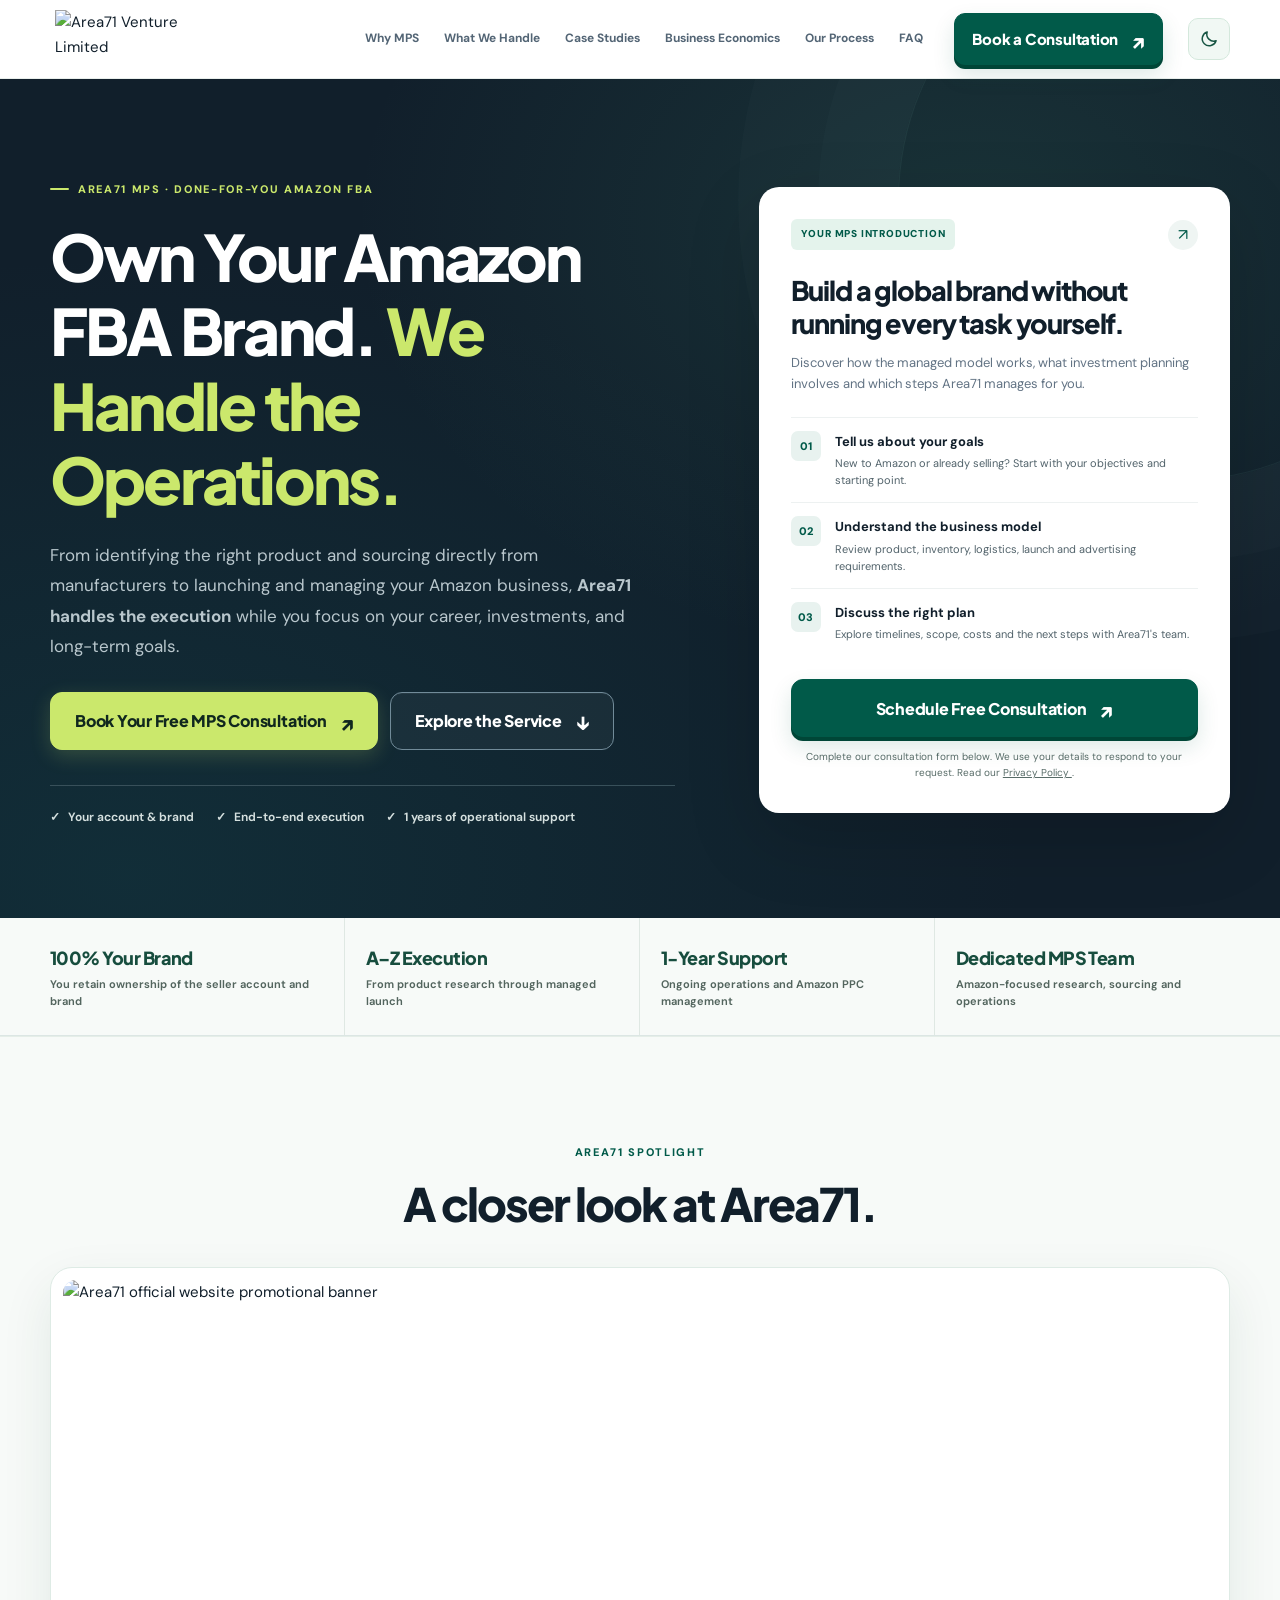
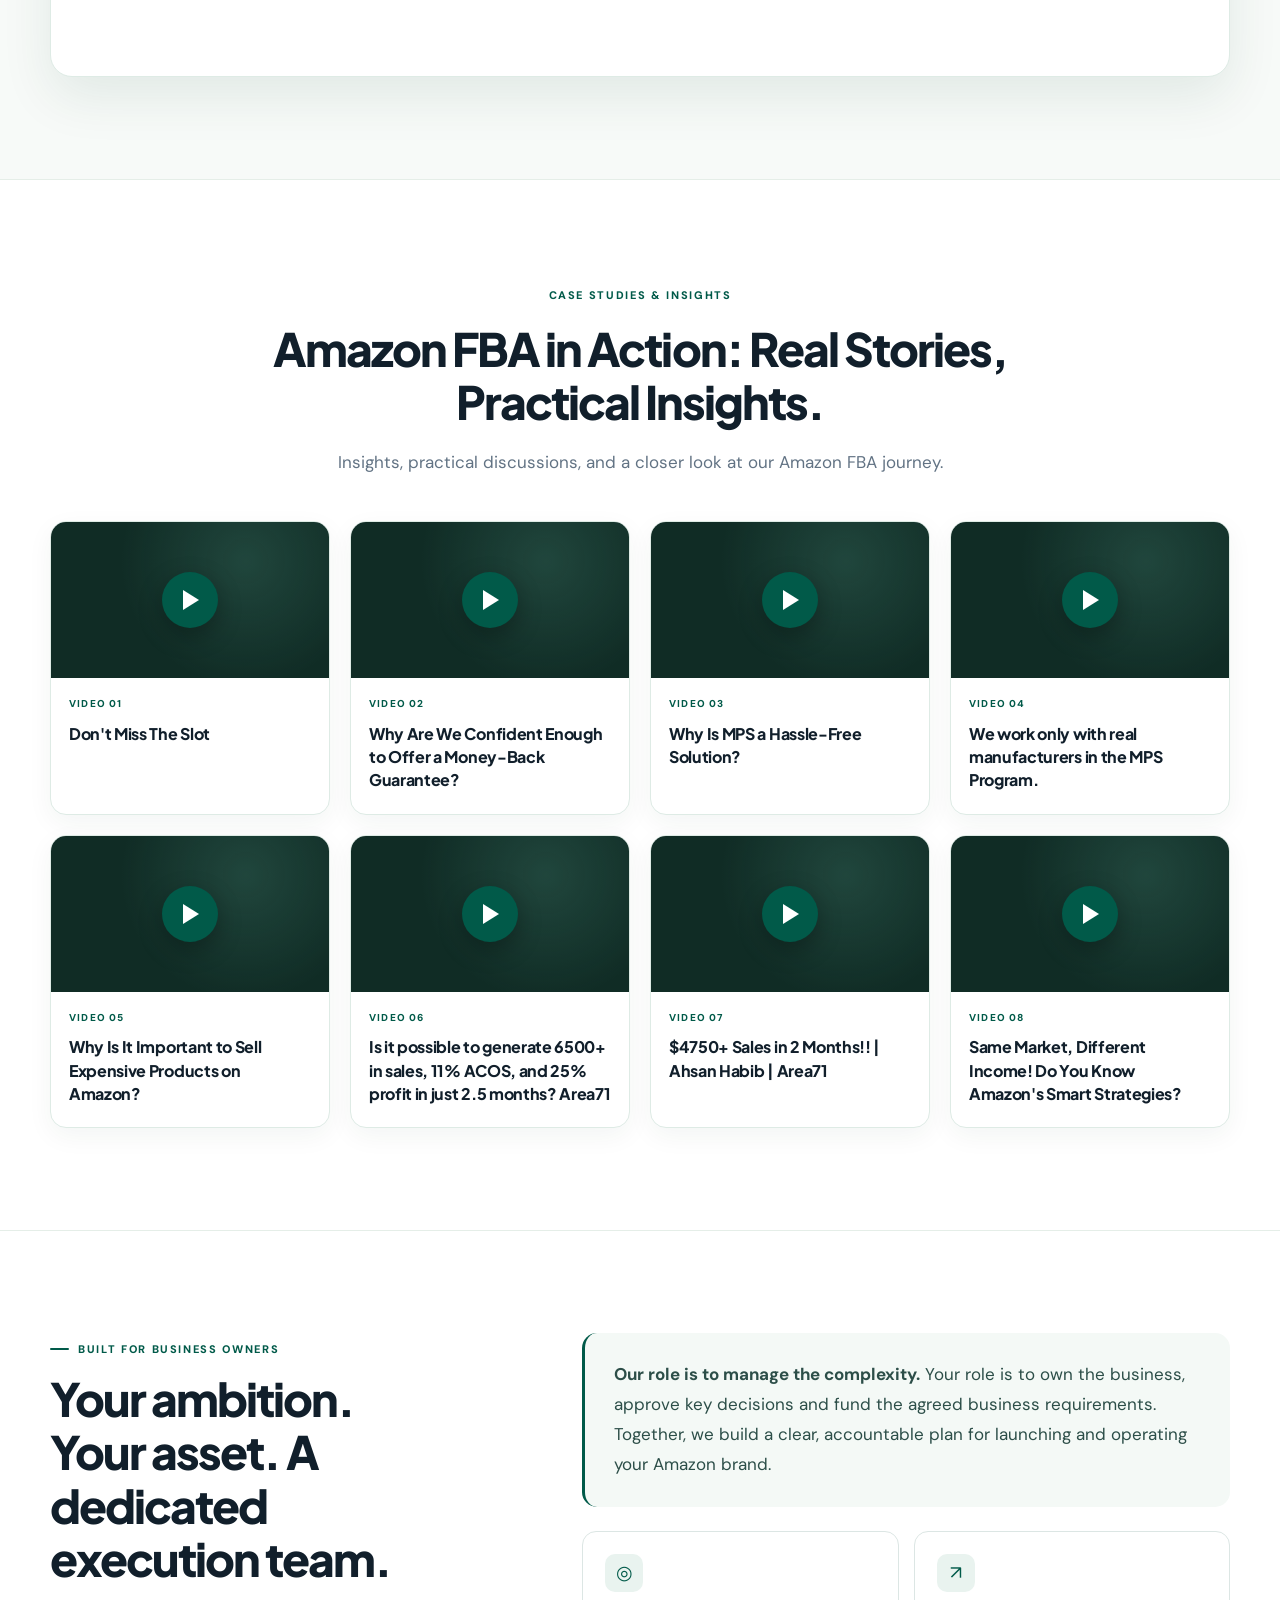
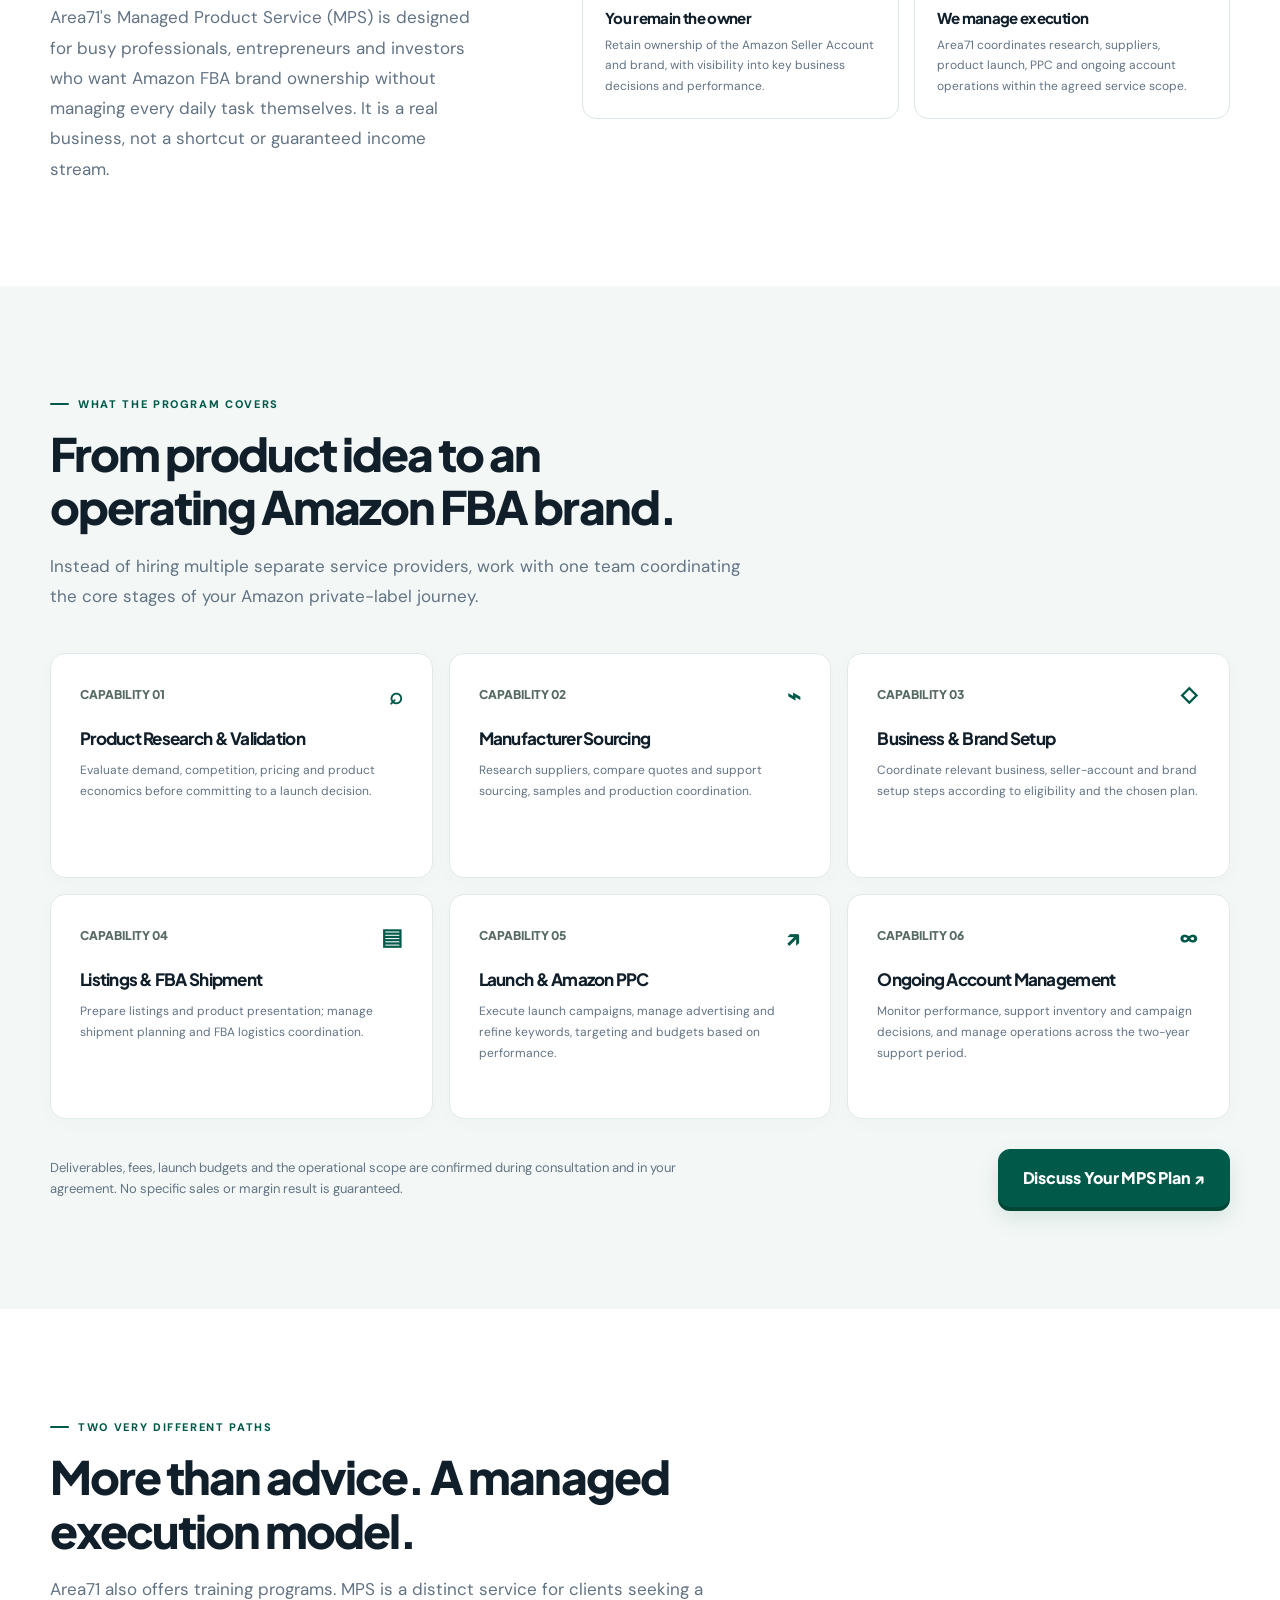
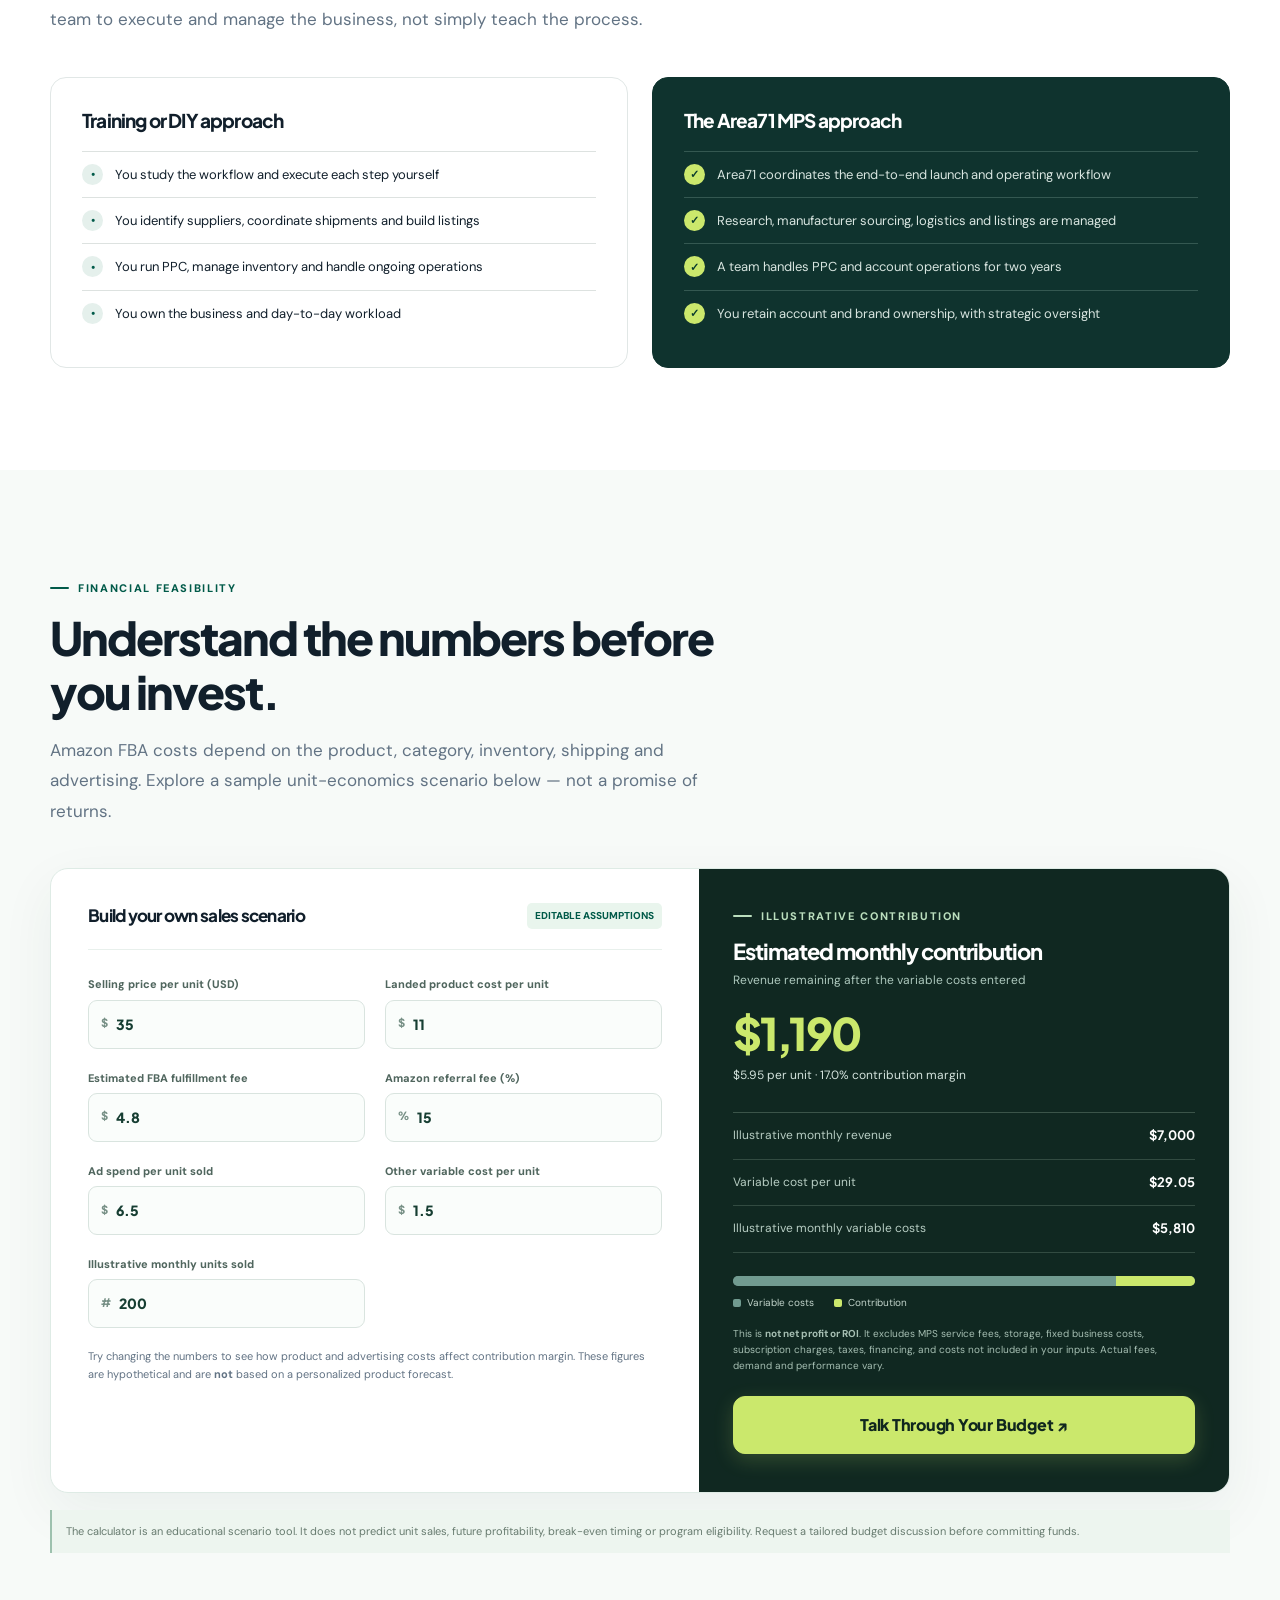
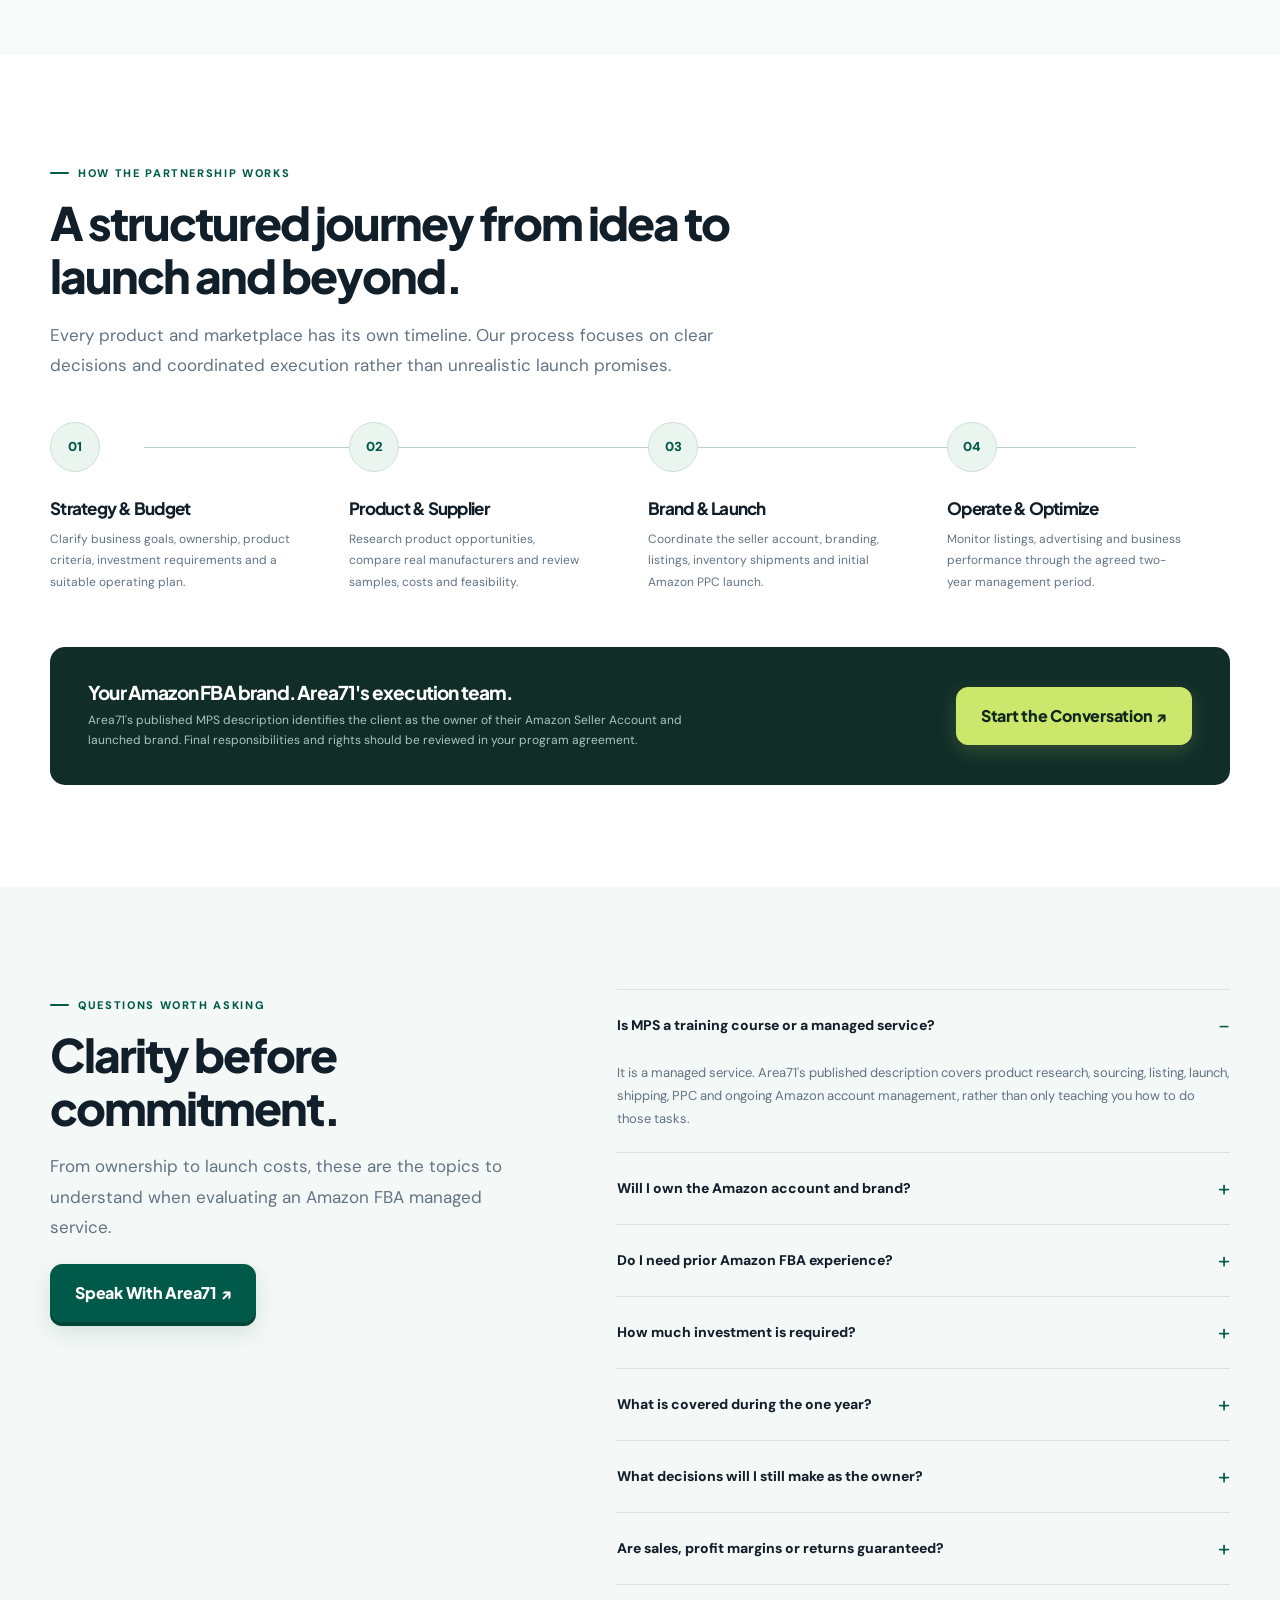
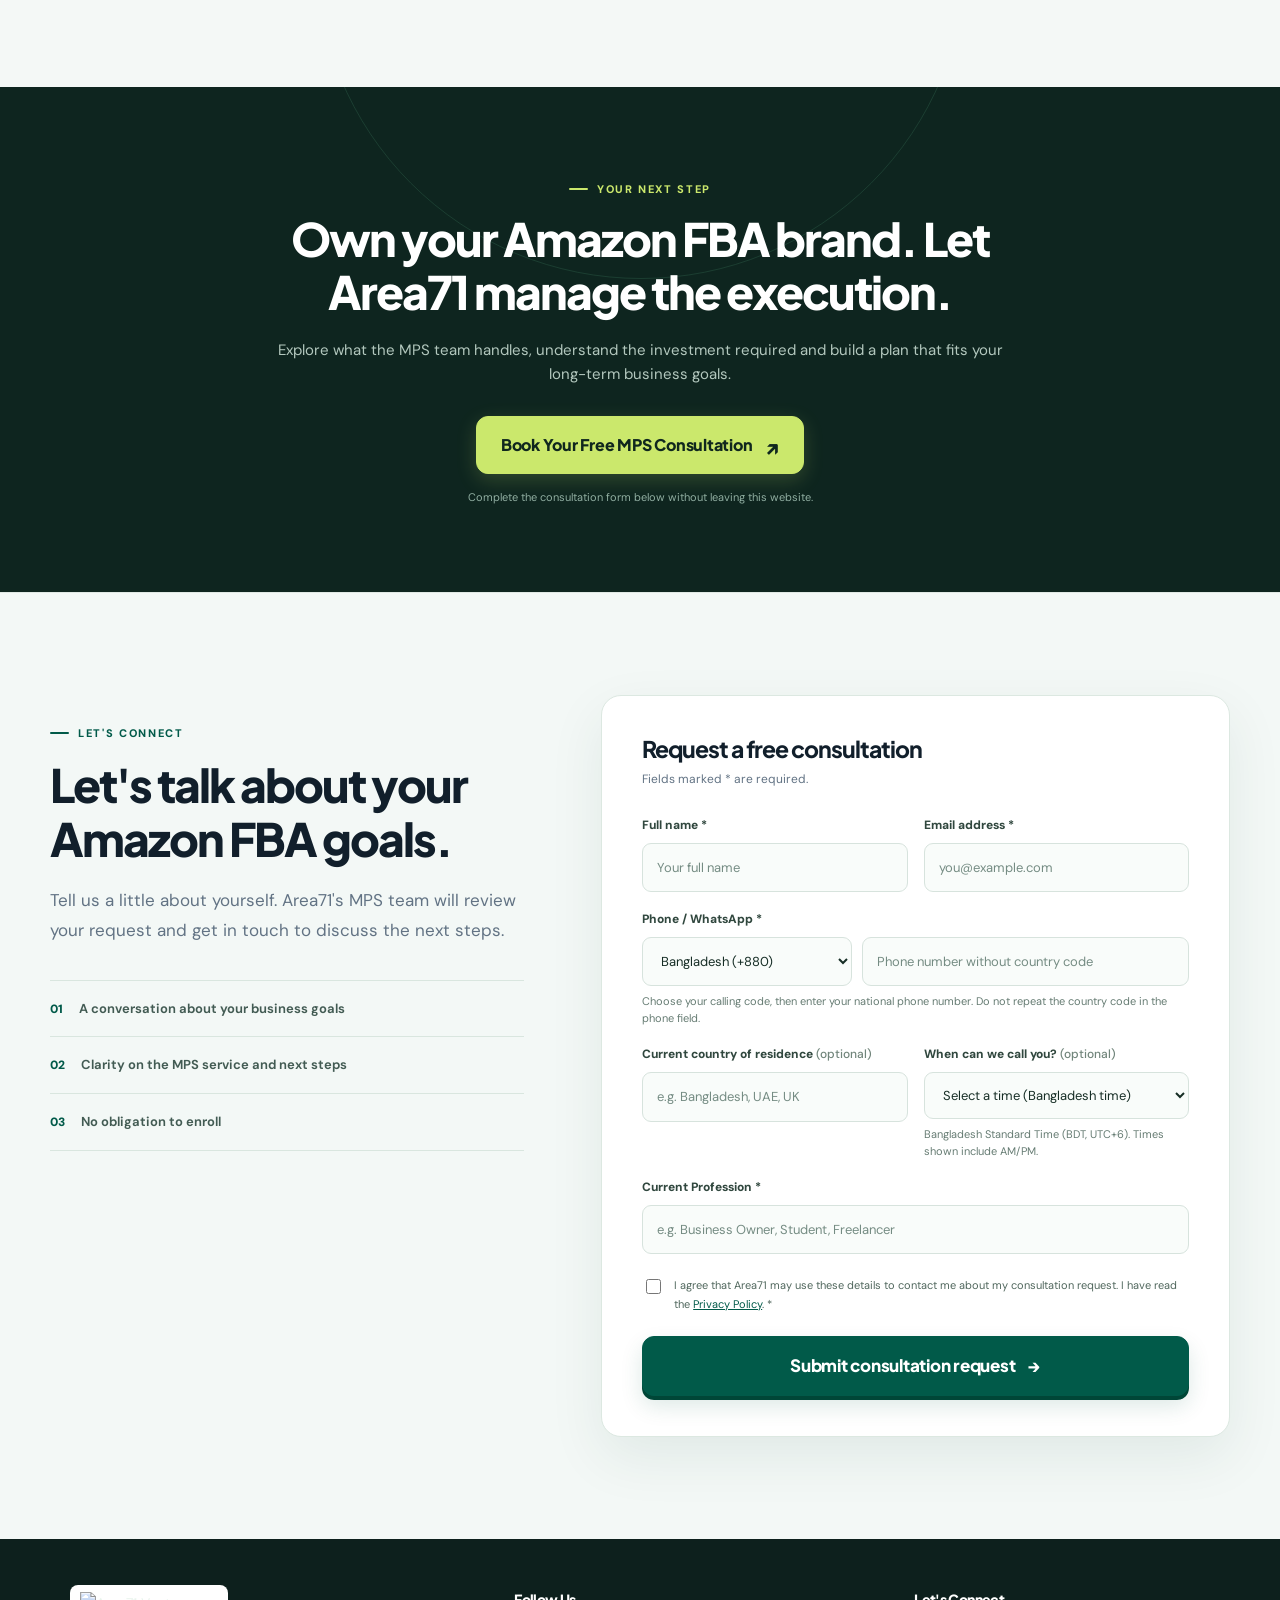
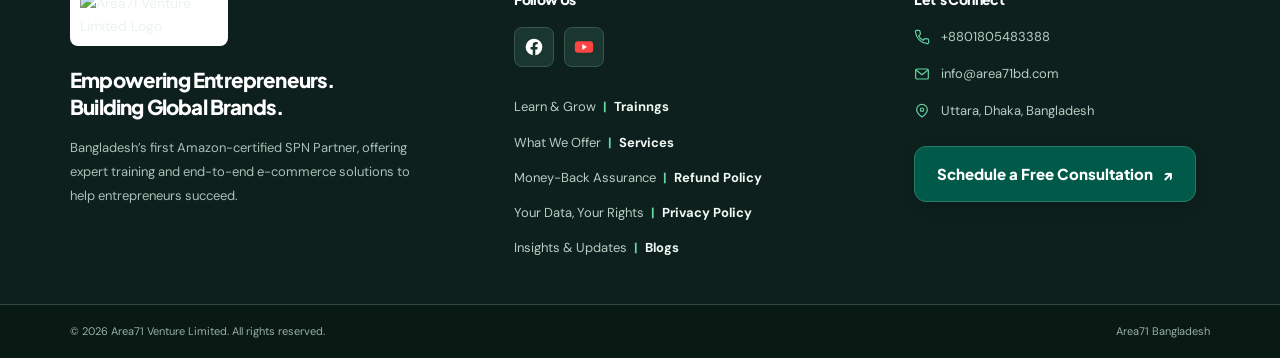
==== commit af503e29: "fixed button issues" ====
--- a/index.html
+++ b/index.html
@@ -190,7 +190,12 @@
           <p class="hero-intro">From identifying the right product and sourcing directly from manufacturers to launching and managing your Amazon business, <strong>Area71 handles the execution</strong> while you focus on your career, investments, and long-term goals.</p>
           <div class="hero-actions">
             <a class="btn btn-lime" href="#mps-consultation" >Book Your Free MPS Consultation <span class="arrow" aria-hidden="true">↗</span></a>
-            <a class="btn btn-ghost" href="#service">Explore the Service <span class="arrow" aria-hidden="true">↓</span></a>
+            
+<a class="btn btn-ghost" href="#service">
+  <span class="btn-label">Explore the Service</span>
+  <span class="arrow" aria-hidden="true">↓</span>
+</a>
+
           </div>
           <div class="hero-points">
             <span><span class="tick">✓</span> Your account &amp; brand</span>
--- a/style.css
+++ b/style.css
@@ -32,7 +32,7 @@
     .btn-lime{background:var(--lime);color:#10271e}
     .btn-lime:hover{background:#bde15e}
     .btn-ghost{border-color:#496170;color:white;background:rgba(255,255,255,.035)}
-    .btn-ghost:hover{background:rgba(255,255,255,.1)}
+    
     .btn-wide{width:100%}.arrow{font-size:19px;line-height:0}
     
     .nav{position:sticky;top:0;z-index:90;background:rgba(255,255,255,.96);border-bottom:1px solid #e8eeeb;backdrop-filter:blur(16px)}
@@ -1410,3 +1410,606 @@
   .a71-lead-custom-code { max-width: 100%; }
 }
 
+
+/* ================================================
+   AREA71 MPS - PREMIUM BUTTON REDESIGN
+   Lift & Glow / Luminous Lime / Animated Fill
+   Premium Halo for dark-mode footer
+================================================ */
+
+/* 1. BASE BUTTON STYLE */
+
+.btn {
+  position: relative;
+  isolation: isolate;
+  overflow: hidden;
+
+  display: inline-flex;
+  align-items: center;
+  justify-content: center;
+  gap: 12px;
+
+  min-height: 58px;
+  padding: 16px 24px;
+
+  border: 1px solid transparent;
+  border-radius: 12px;
+
+  font-family: "Plus Jakarta Sans", "DM Sans", sans-serif;
+  font-size: 16px;
+  font-weight: 800;
+  line-height: 1.35;
+  letter-spacing: -0.015em;
+
+  text-align: center;
+  white-space: normal;
+
+  transition:
+    transform 0.26s cubic-bezier(.2,.8,.2,1),
+    background-color 0.3s ease,
+    background-size 0.36s ease,
+    border-color 0.3s ease,
+    box-shadow 0.3s ease,
+    color 0.3s ease;
+}
+
+/* Remove the original generic hover movement */
+.btn:hover {
+  transform: none;
+}
+
+/* Animated arrow */
+.btn .arrow {
+  display: inline-block;
+  flex-shrink: 0;
+  font-size: 21px;
+  line-height: 1;
+
+  transition: transform 0.3s ease;
+}
+
+/* ================================================
+   2. LIFT & GLOW - PRIMARY GREEN BUTTONS
+================================================ */
+
+.btn-primary {
+  background: #015a49;
+  color: #ffffff;
+  border-color: #015a49;
+
+  box-shadow:
+    0 4px 0 #004637,
+    0 10px 22px rgba(1, 90, 73, 0.14);
+}
+
+/* ================================================
+   3. LUMINOUS LIME - HERO & PROMINENT CTAs
+================================================ */
+
+.btn-lime {
+  background: #cbe86c;
+  color: #10271e;
+  border-color: #cbe86c;
+
+  box-shadow:
+    0 6px 20px rgba(203, 232, 108, 0.19);
+}
+
+/* Light reflection that sweeps across the button */
+.btn-lime::after {
+  content: "";
+  position: absolute;
+  top: -30%;
+  left: -55%;
+
+  width: 38%;
+  height: 160%;
+
+  background: linear-gradient(
+    105deg,
+    transparent,
+    rgba(255, 255, 255, 0.72),
+    transparent
+  );
+
+  transform: skewX(-22deg);
+  pointer-events: none;
+
+  transition: left 0.55s ease;
+}
+
+/* ================================================
+   4. ANIMATED FILL - SECONDARY BUTTONS
+================================================ */
+
+.btn-ghost {
+  background-color: rgba(255,255,255,0.04);
+
+  background-image: linear-gradient(
+    90deg,
+    #cbe86c,
+    #d9f188
+  );
+
+  background-position: left center;
+  background-repeat: no-repeat;
+  background-size: 0% 100%;
+
+  border: 1.5px solid #718b99;
+  color: #ffffff;
+
+  box-shadow:
+    inset 0 1px 0 rgba(255,255,255,0.05);
+}
+
+/* ================================================
+   5. INTERACTIVE HOVER EFFECTS
+================================================ */
+
+@media (hover: hover) and (pointer: fine) {
+
+  /* Primary: elevate with a deeper shadow */
+  .btn-primary:hover {
+    transform: translateY(-4px);
+    background: #08745d;
+    border-color: #08745d;
+
+    box-shadow:
+      0 8px 0 #004637,
+      0 19px 32px rgba(1, 90, 73, 0.28);
+  }
+
+  /* Lime: glow, enlarge and animate reflection */
+  .btn-lime:hover {
+    transform: translateY(-3px) scale(1.015);
+
+    background: #d9f188;
+    border-color: #d9f188;
+
+    box-shadow:
+      0 0 0 3px rgba(203,232,108,0.15),
+      0 0 32px rgba(203,232,108,0.40),
+      0 13px 28px rgba(0,0,0,0.12);
+  }
+
+  .btn-lime:hover::after {
+    left: 135%;
+  }
+
+  /* Ghost: lime color fills from left to right */
+  
+.btn-ghost:hover {
+  transform: translateY(-2px);
+
+  background-color: rgba(255, 255, 255, 0.04);
+  background-image: linear-gradient(
+    90deg,
+    #cbe86c,
+    #d9f188
+  );
+  background-position: left center;
+  background-repeat: no-repeat;
+  background-size: 100% 100%;
+
+  color: #10271e;
+  border-color: #cbe86c;
+
+  box-shadow:
+    0 12px 28px rgba(203, 232, 108, 0.18);
+}
+
+
+  /* Moving arrow */
+  .btn:hover .arrow {
+    transform: translate(5px, -3px);
+  }
+}
+
+/* ================================================
+   6. NAVBAR CONSULTATION BUTTON
+================================================ */
+
+.nav .nav-cta {
+  min-height: 52px;
+  padding: 12px 17px;
+
+  font-size: 15px;
+  border-radius: 11px;
+
+  white-space: nowrap;
+}
+
+/* Smaller desktops: retain readable navigation */
+@media (min-width: 961px) and (max-width: 1199px) {
+  .nav .nav-cta {
+    min-height: 48px;
+    padding: 11px 9px;
+    font-size: 13px;
+  }
+}
+
+/* ================================================
+   7. MOBILE CONSULTATION BUTTON
+================================================ */
+
+.mobile-menu a.btn {
+  min-height: 58px;
+  padding: 16px 44px;
+
+  font-size: 16px;
+  border-radius: 12px;
+}
+
+.mobile-cta-arrow {
+  transition: transform 0.3s ease;
+}
+
+@media (hover: hover) and (pointer: fine) {
+  .mobile-menu a.btn:hover .mobile-cta-arrow {
+    transform: translate(5px, -50%);
+  }
+}
+
+/* ================================================
+   8. FORM SUBMIT BUTTON
+================================================ */
+
+.a71-lead-submit {
+  width: 100%;
+  min-height: 60px;
+  padding: 17px 24px;
+
+  font-size: 17px;
+  font-weight: 800;
+  border-radius: 12px;
+}
+
+.a71-lead-submit:disabled {
+  opacity: 0.7;
+  cursor: wait;
+  transform: none !important;
+  box-shadow: none;
+}
+
+/* ================================================
+   9. FOOTER CONSULTATION BUTTON
+================================================ */
+
+.a71-footer-consultation {
+  min-height: 56px;
+  max-width: 100%;
+  padding: 15px 22px;
+
+  background: #015a49;
+  color: #ffffff !important;
+
+  border: 1px solid #267b65;
+  border-radius: 12px;
+
+  font-family: "Plus Jakarta Sans", "DM Sans", sans-serif;
+  font-size: 15px;
+  font-weight: 800;
+  line-height: 1.4;
+
+  box-shadow:
+    0 5px 18px rgba(0,0,0,0.14);
+
+  transition:
+    transform 0.28s ease,
+    box-shadow 0.3s ease,
+    background-color 0.3s ease,
+    border-color 0.3s ease;
+}
+
+.a71-footer-consultation:hover {
+  transform: none;
+}
+
+.a71-footer-consultation > span:last-child {
+  display: inline-block;
+  transition: transform 0.28s ease;
+}
+
+@media (hover: hover) and (pointer: fine) {
+  .a71-footer-consultation:hover {
+    transform: translateY(-4px);
+    background: #08745d;
+
+    box-shadow:
+      0 13px 28px rgba(0,0,0,0.23);
+  }
+
+  .a71-footer-consultation:hover > span:last-child {
+    transform: translate(5px, -3px);
+  }
+}
+
+/* ================================================
+   10. NAVY DARK MODE
+================================================ */
+
+/* Primary green remains highly visible */
+:root[data-theme="dark"] .btn-primary {
+  background: #0b765c;
+  color: #ffffff;
+  border-color: #208c70;
+
+  box-shadow:
+    0 4px 0 #07503e,
+    0 10px 24px rgba(0,0,0,0.24);
+}
+
+@media (hover: hover) and (pointer: fine) {
+  :root[data-theme="dark"] .btn-primary:hover {
+    transform: translateY(-4px);
+    background: #0b8869;
+    border-color: #32a080;
+
+    box-shadow:
+      0 8px 0 #07503e,
+      0 17px 33px rgba(0,0,0,0.33),
+      0 0 22px rgba(38,164,121,0.22);
+  }
+}
+
+/* Premium Halo: footer CTA in dark mode */
+:root[data-theme="dark"] .a71-footer-consultation {
+  background: #243b4b;
+  border: 1px solid #66899c;
+  color: #f4f9fc !important;
+
+  box-shadow:
+    inset 0 1px 0 rgba(255,255,255,0.10),
+    0 8px 22px rgba(0,0,0,0.20);
+}
+
+@media (hover: hover) and (pointer: fine) {
+  :root[data-theme="dark"] .a71-footer-consultation:hover {
+    transform: translateY(-3px);
+    background: #2b4557;
+    border-color: #a4d5d4;
+
+    box-shadow:
+      0 0 0 3px rgba(154,210,209,0.10),
+      0 0 29px rgba(115,199,193,0.35),
+      0 16px 30px rgba(0,0,0,0.28);
+  }
+}
+
+/* ================================================
+   11. RESPONSIVE BUTTON SIZES
+================================================ */
+
+@media (max-width: 540px) {
+  .btn {
+    min-height: 56px;
+    padding: 15px 18px;
+    font-size: 15px;
+  }
+
+  .mobile-menu a.btn {
+    min-height: 58px;
+    padding: 16px 44px;
+    font-size: 15px;
+  }
+
+  .a71-lead-submit {
+    min-height: 60px;
+    font-size: 16px;
+  }
+
+  .a71-footer-consultation {
+    min-height: 56px;
+    padding: 15px 18px;
+    font-size: 15px;
+  }
+}
+
+/* ================================================
+   12. ACCESSIBILITY
+================================================ */
+
+.btn:focus-visible,
+.a71-footer-consultation:focus-visible {
+  outline: 3px solid #78baa6;
+  outline-offset: 4px;
+}
+
+.btn:active:not(:disabled),
+.a71-footer-consultation:active {
+  transform: translateY(0) scale(0.985);
+}
+
+/* Avoid hover movement on touch devices */
+@media (hover: none) {
+  .btn:hover,
+  .a71-footer-consultation:hover {
+    transform: none;
+  }
+}
+
+/* Respect reduced motion preferences */
+@media (prefers-reduced-motion: reduce) {
+  .btn,
+  .btn .arrow,
+  .btn-lime::after,
+  .mobile-cta-arrow,
+  .a71-footer-consultation,
+  .a71-footer-consultation > span:last-child {
+    transition: none !important;
+  }
+
+  .btn:hover,
+  .btn:active,
+  .a71-footer-consultation:hover,
+  .a71-footer-consultation:active {
+    transform: none !important;
+  }
+
+  .btn-lime:hover::after {
+    left: -55%;
+  }
+}
+
+
+/* ================================================
+   AREA71 - BUTTON & MOBILE HOTFIX
+   Fix mobile navbar, animated fill and touch effects
+================================================ */
+
+/* 1. HIDE DESKTOP CTA ON TABLET AND MOBILE */
+
+@media (max-width: 960px) {
+  .nav .nav-in > .nav-cta {
+    display: none !important;
+  }
+}
+
+/* ================================================
+   2. FIX EXPLORE THE SERVICE FILL
+================================================ */
+
+.btn-ghost {
+  position: relative;
+  isolation: isolate;
+  overflow: hidden;
+
+  background: rgba(255, 255, 255, 0.04);
+  border-color: #718b99;
+  color: #ffffff;
+}
+
+/* Smooth lime layer behind the button text */
+.btn-ghost::before {
+  content: "";
+  position: absolute;
+  inset: 0;
+  z-index: 0;
+  pointer-events: none;
+
+  background: linear-gradient(
+    90deg,
+    #cbe86c,
+    #d9f188
+  );
+
+  transform: scaleX(0);
+  transform-origin: left center;
+
+  transition: transform 0.42s
+    cubic-bezier(.22, .8, .22, 1);
+}
+
+/* Keep text and arrow ABOVE the moving fill */
+.btn-ghost .btn-label,
+.btn-ghost .arrow {
+  position: relative;
+  z-index: 1;
+}
+
+/* ================================================
+   3. DESKTOP HOVER ANIMATION
+================================================ */
+
+@media (hover: hover) and (pointer: fine) {
+
+  .btn-ghost:hover,
+  .btn-ghost:focus-visible {
+    background: rgba(255, 255, 255, 0.04);
+    color: #10271e;
+    border-color: #cbe86c;
+
+    transform: translateY(-2px);
+
+    box-shadow:
+      0 12px 28px rgba(203, 232, 108, 0.18);
+  }
+
+  .btn-ghost:hover::before,
+  .btn-ghost:focus-visible::before {
+    transform: scaleX(1);
+  }
+
+  .btn-ghost:hover .arrow {
+    transform: translateY(4px);
+  }
+}
+
+/* ================================================
+   4. MOBILE TOUCH / PRESS FEEDBACK
+================================================ */
+
+@media (hover: none), (pointer: coarse) {
+
+  .btn,
+  .a71-footer-consultation {
+    touch-action: manipulation;
+  }
+
+  /* Green buttons */
+  .btn-primary:active {
+    background: #08745d;
+
+    box-shadow:
+      0 2px 0 #004637,
+      0 0 18px rgba(1, 90, 73, 0.28);
+  }
+
+  /* Lime buttons */
+  .btn-lime:active {
+    background: #d9f188;
+
+    box-shadow:
+      0 0 0 3px rgba(203, 232, 108, 0.17),
+      0 0 25px rgba(203, 232, 108, 0.38);
+  }
+
+  .btn-lime:active::after {
+    left: 135%;
+  }
+
+  /* Explore the Service: animate fill when pressed */
+  .btn-ghost:active {
+    background: rgba(255, 255, 255, 0.04);
+    color: #10271e;
+    border-color: #cbe86c;
+
+    box-shadow:
+      0 0 20px rgba(203, 232, 108, 0.22);
+  }
+
+  .btn-ghost:active::before {
+    transform: scaleX(1);
+    transition-duration: 0.16s;
+  }
+
+  /* Footer button */
+  .a71-footer-consultation:active {
+    background: #08745d;
+
+    box-shadow:
+      0 0 20px rgba(1, 90, 73, 0.25);
+  }
+
+  /* Footer button in dark mode */
+  :root[data-theme="dark"]
+  .a71-footer-consultation:active {
+    background: #2b4557;
+
+    box-shadow:
+      0 0 22px rgba(115, 199, 193, 0.32);
+  }
+}
+
+/* ================================================
+   5. REDUCED MOTION
+================================================ */
+
+@media (prefers-reduced-motion: reduce) {
+  .btn-ghost::before {
+    transition: none !important;
+  }
+}
+
+
+
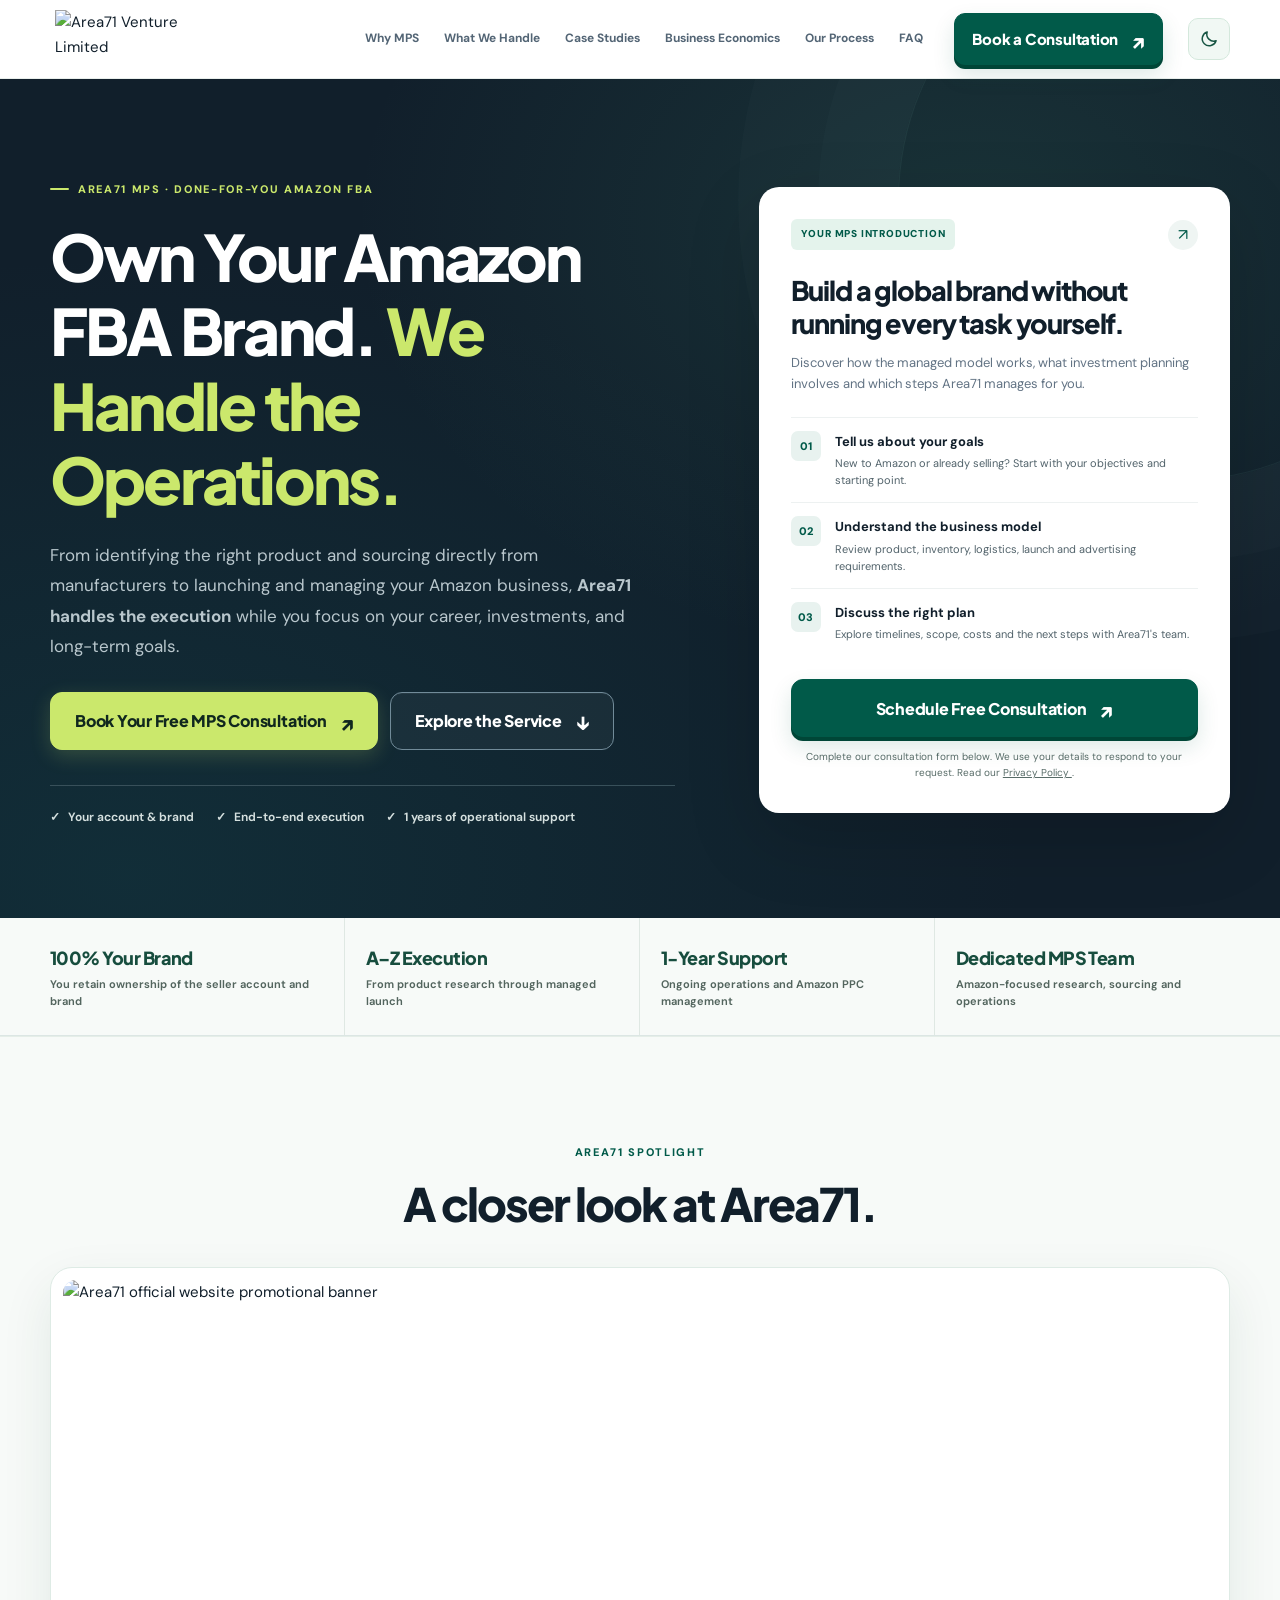
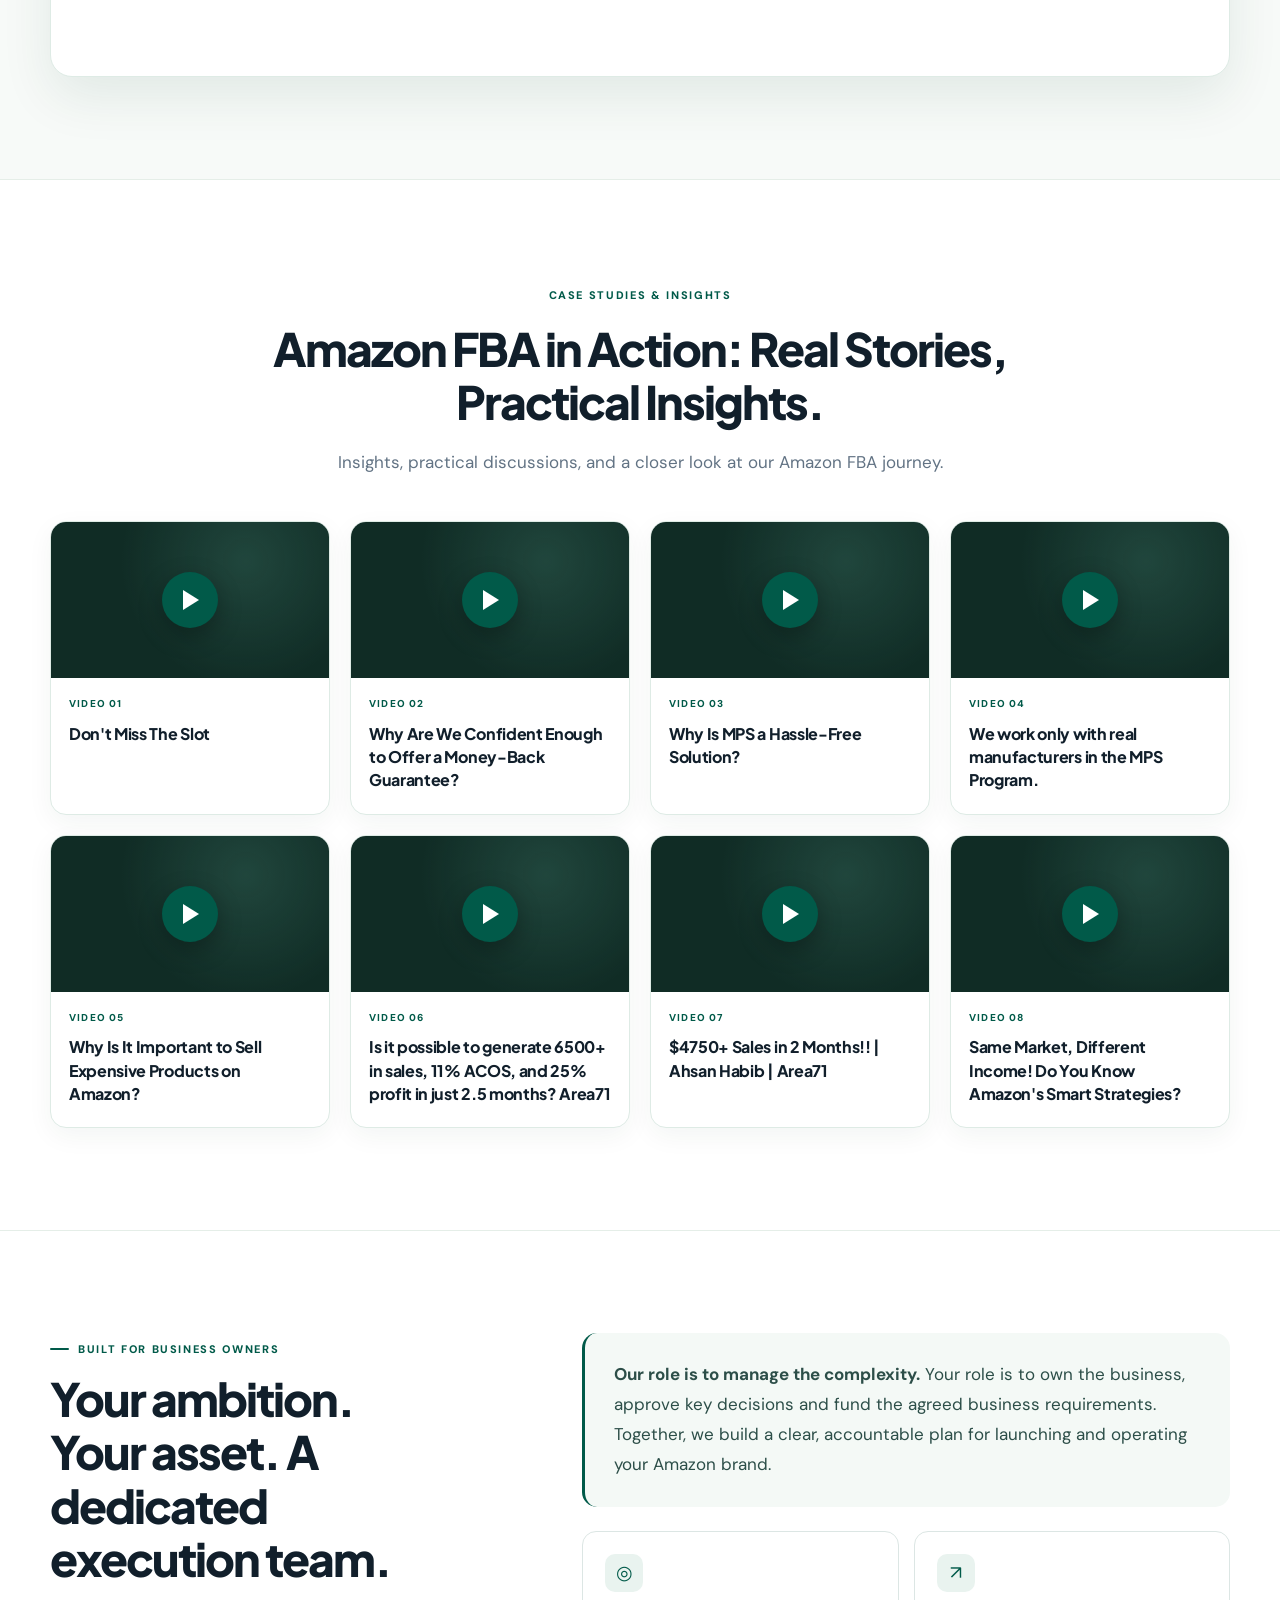
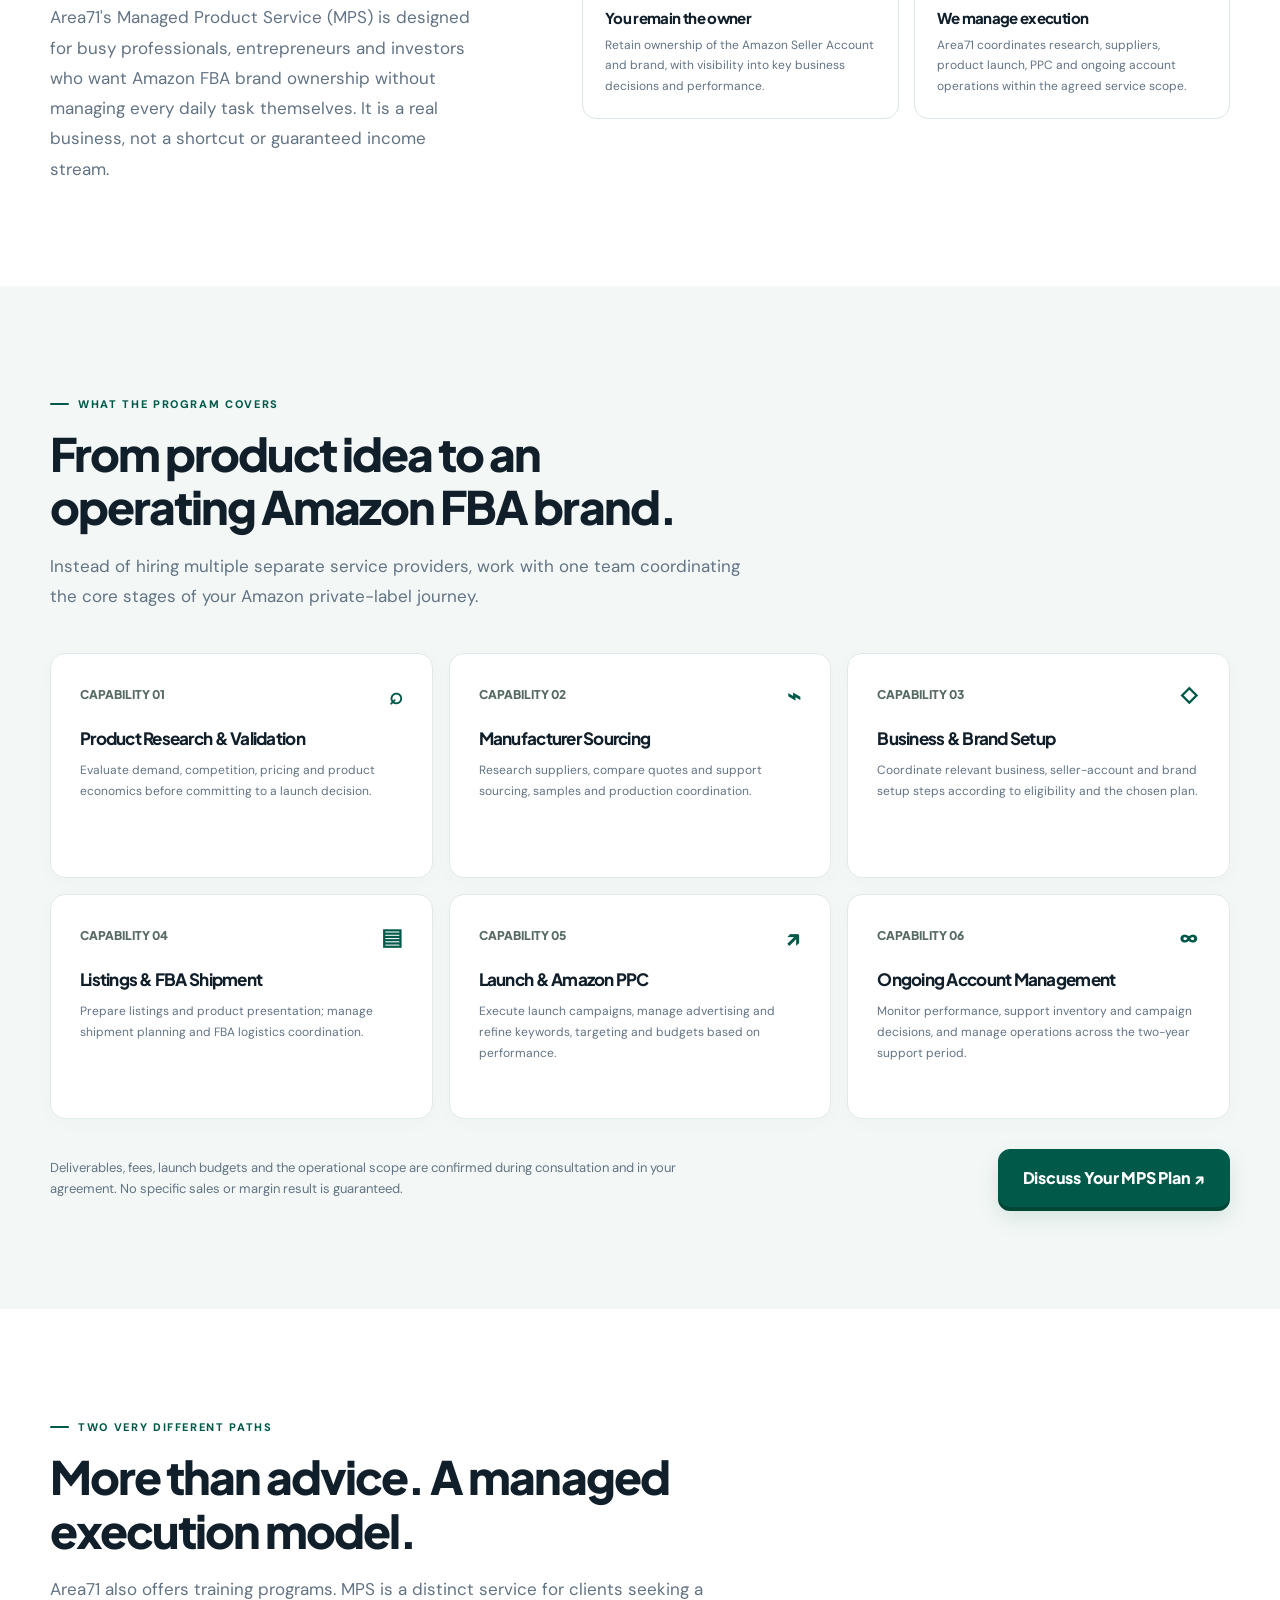
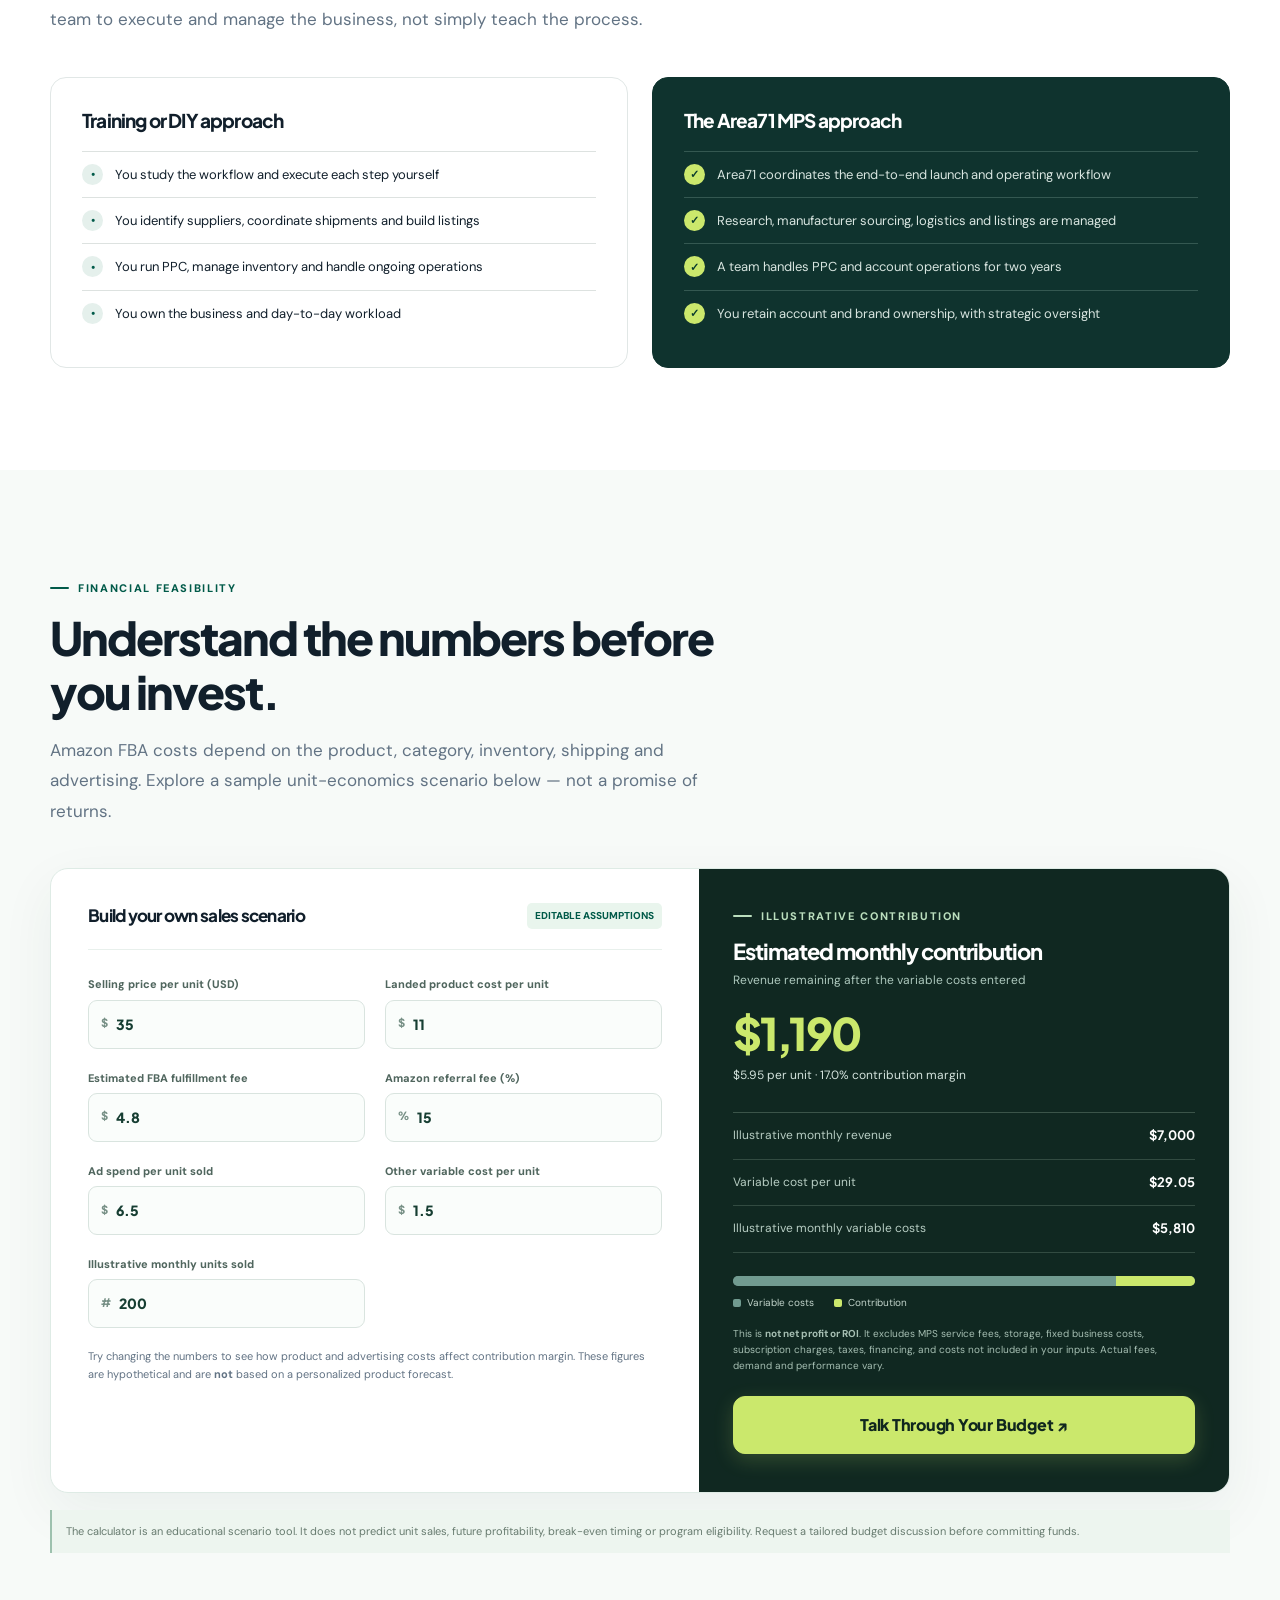
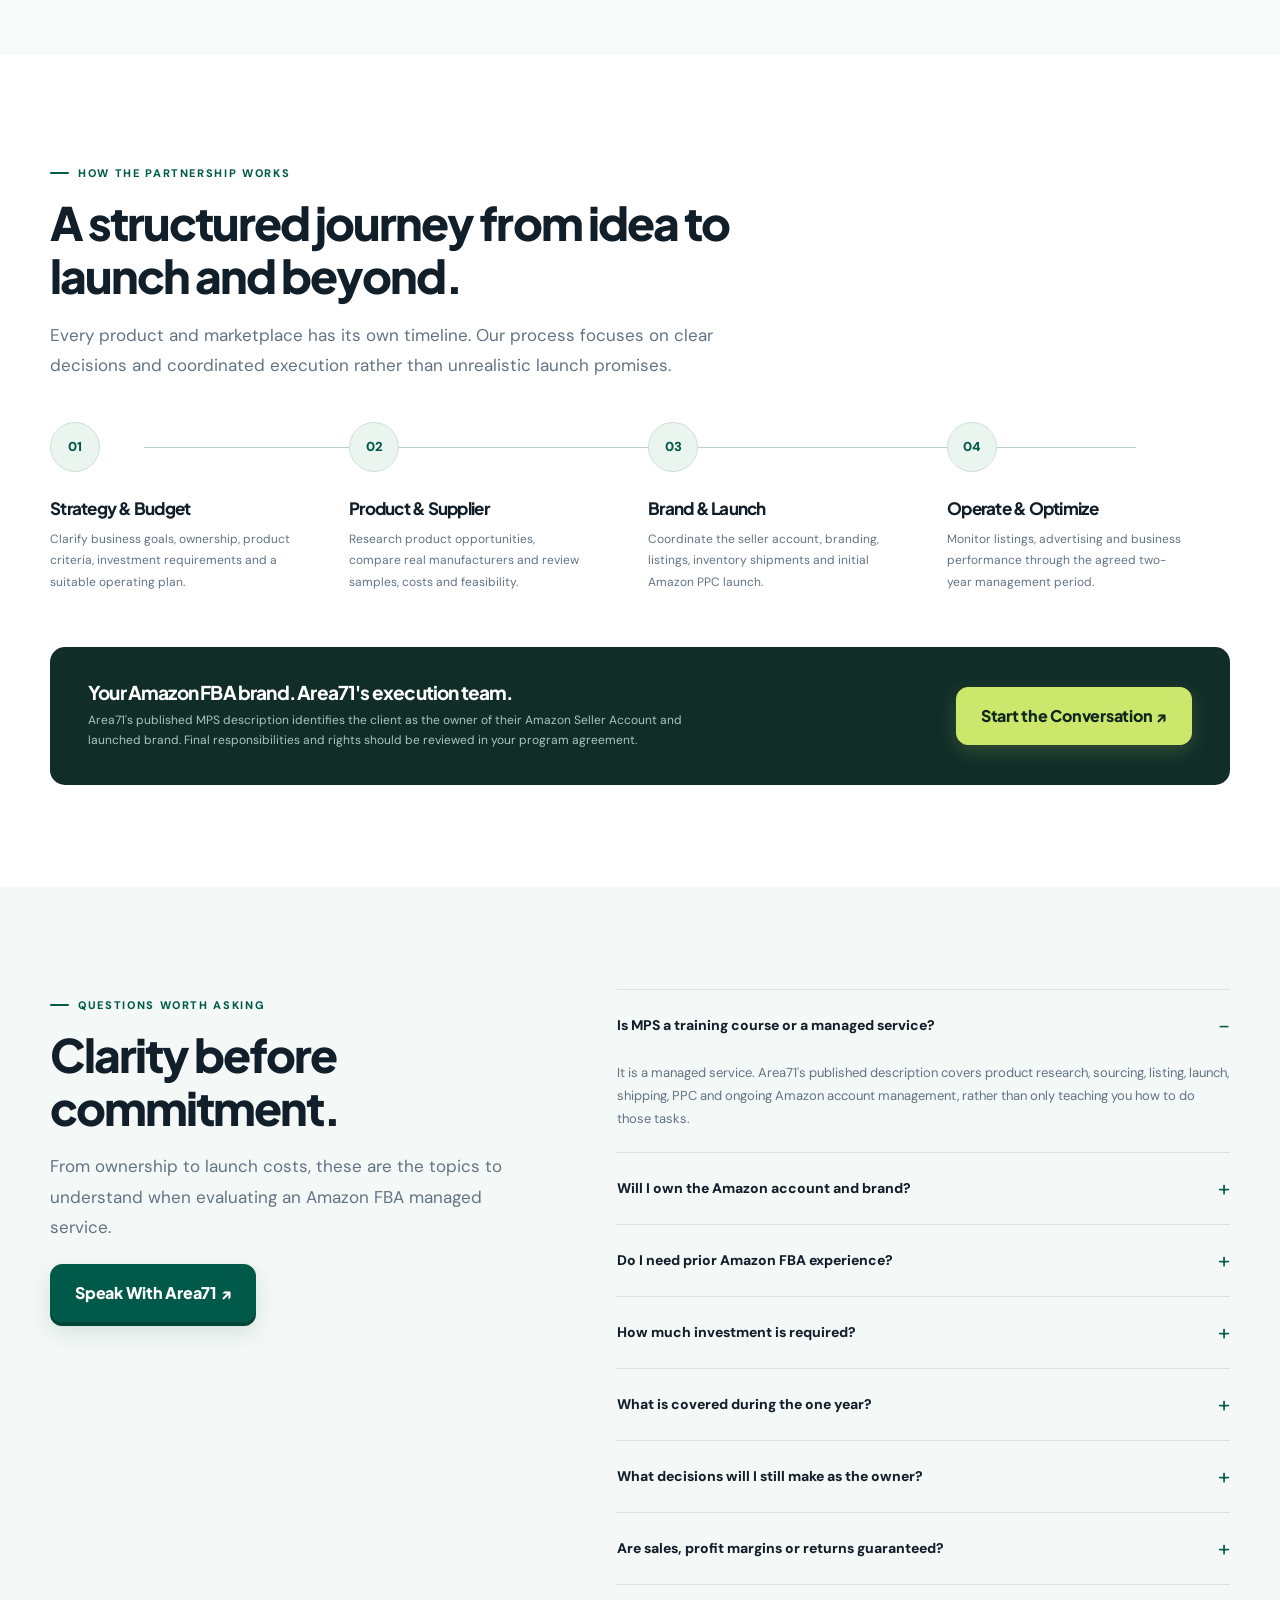
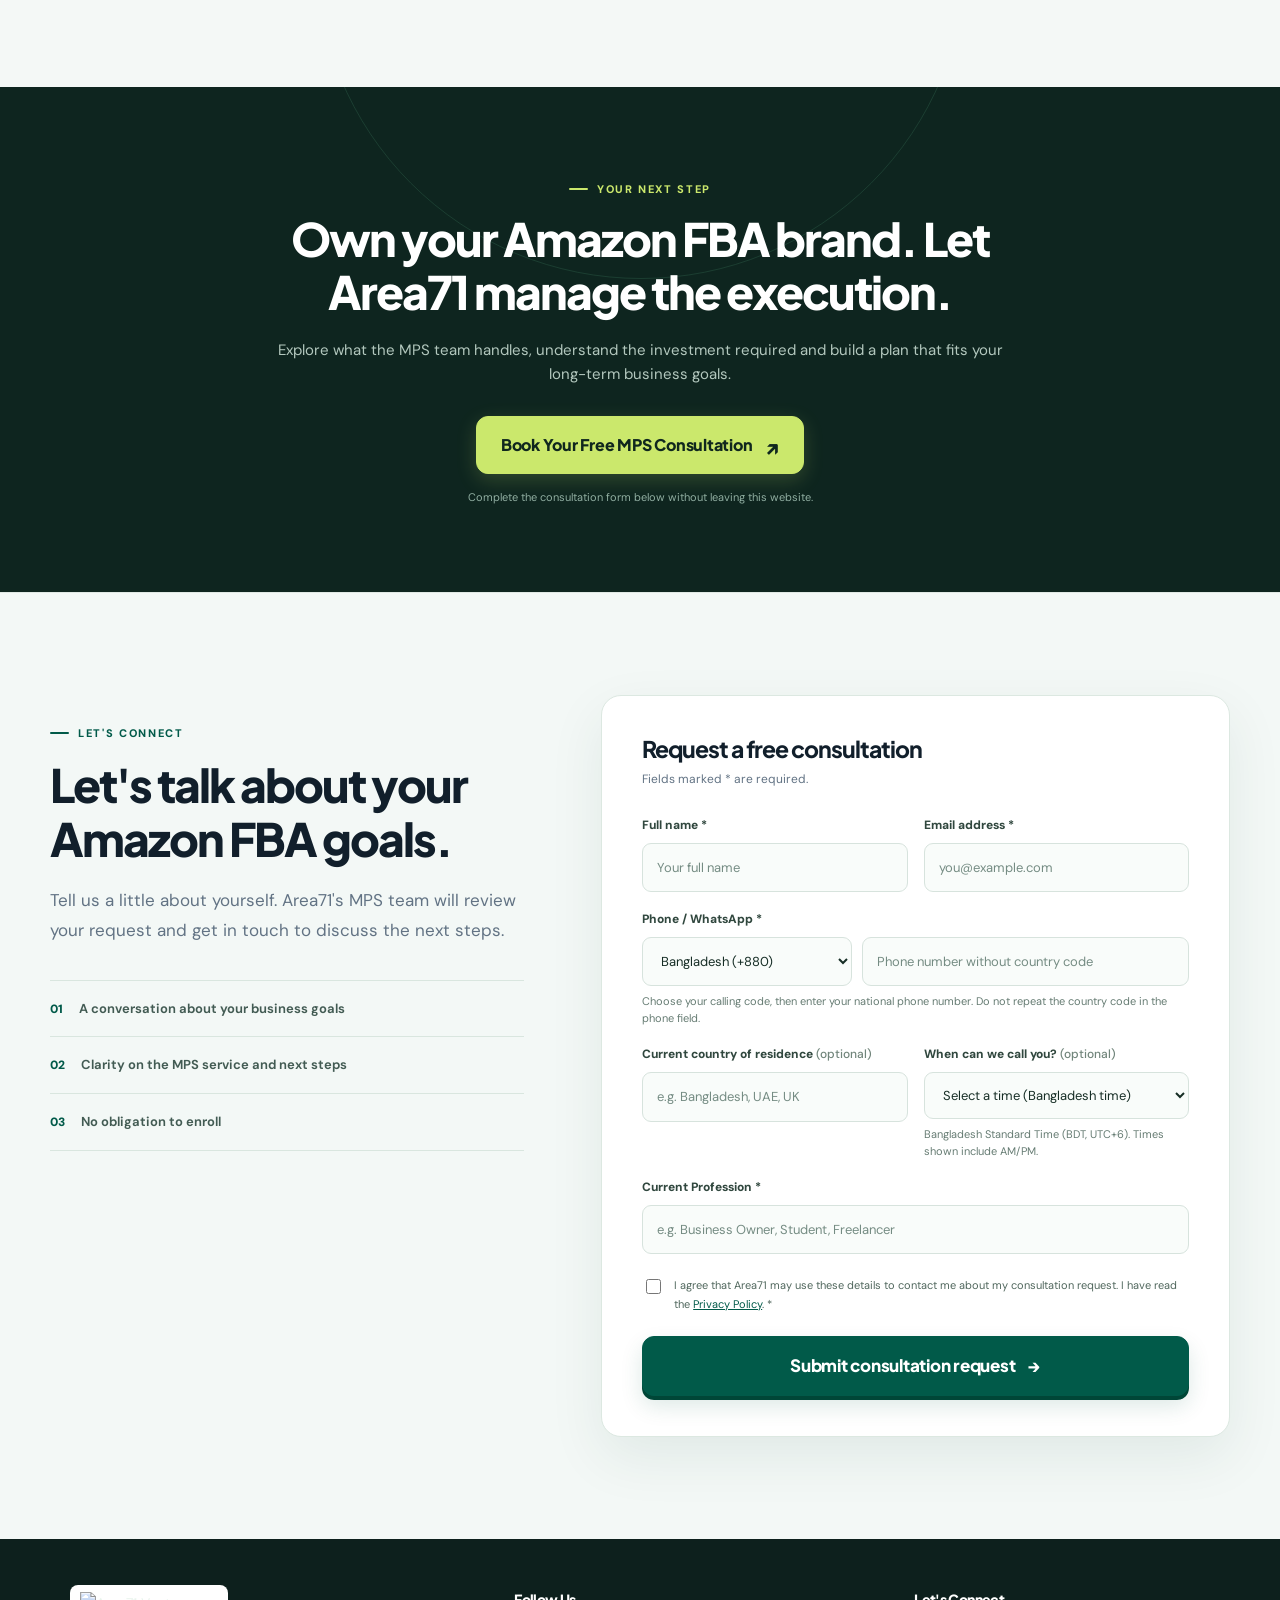
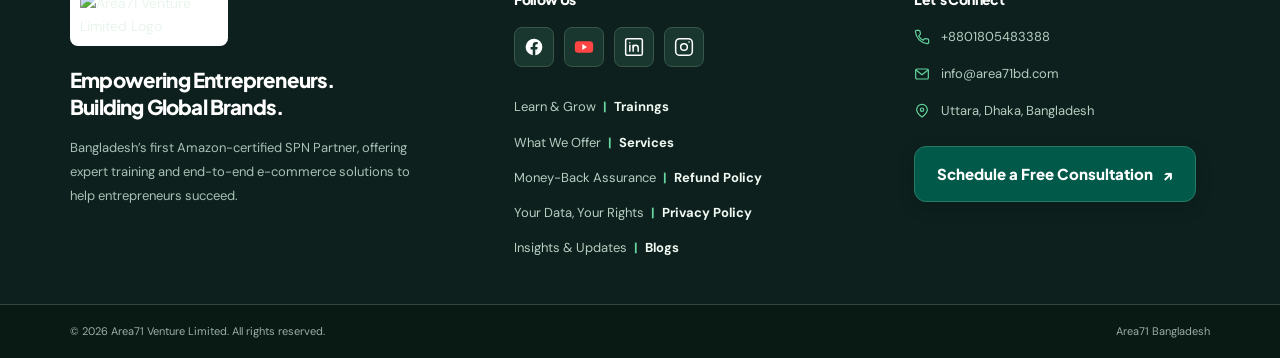
==== commit 7e84bc13: "added insta and linkdin in footer" ====
--- a/index.html
+++ b/index.html
@@ -842,6 +842,58 @@
             </svg>
           </a>
 
+
+<!-- LinkedIn -->
+<a
+  href="https://www.linkedin.com/company/area71-venture-limited/"
+  target="_blank"
+  rel="noopener noreferrer"
+  class="a71-footer-social-btn"
+  aria-label="Area71 on LinkedIn"
+  title="LinkedIn"
+>
+  <svg
+    viewBox="0 0 24 24"
+    fill="none"
+    stroke="currentColor"
+    stroke-width="1.8"
+    stroke-linecap="round"
+    stroke-linejoin="round"
+    aria-hidden="true"
+  >
+    <rect x="2" y="2" width="20" height="20" rx="2"/>
+    <path d="M7 10v7"/>
+    <path d="M7 7h.01"/>
+    <path d="M11 17v-7"/>
+    <path d="M11 13a3 3 0 0 1 6 0v4"/>
+  </svg>
+</a>
+
+<!-- Instagram -->
+<a
+  href="https://www.instagram.com/area71bdacademy/"
+  target="_blank"
+  rel="noopener noreferrer"
+  class="a71-footer-social-btn"
+  aria-label="Area71 on Instagram"
+  title="Instagram"
+>
+  <svg
+    viewBox="0 0 24 24"
+    fill="none"
+    stroke="currentColor"
+    stroke-width="1.8"
+    stroke-linecap="round"
+    stroke-linejoin="round"
+    aria-hidden="true"
+  >
+    <rect x="2" y="2" width="20" height="20" rx="5"/>
+    <circle cx="12" cy="12" r="4"/>
+    <circle cx="18" cy="6" r="1" fill="currentColor" stroke="none"/>
+  </svg>
+</a>
+
+
         </div>
 
 
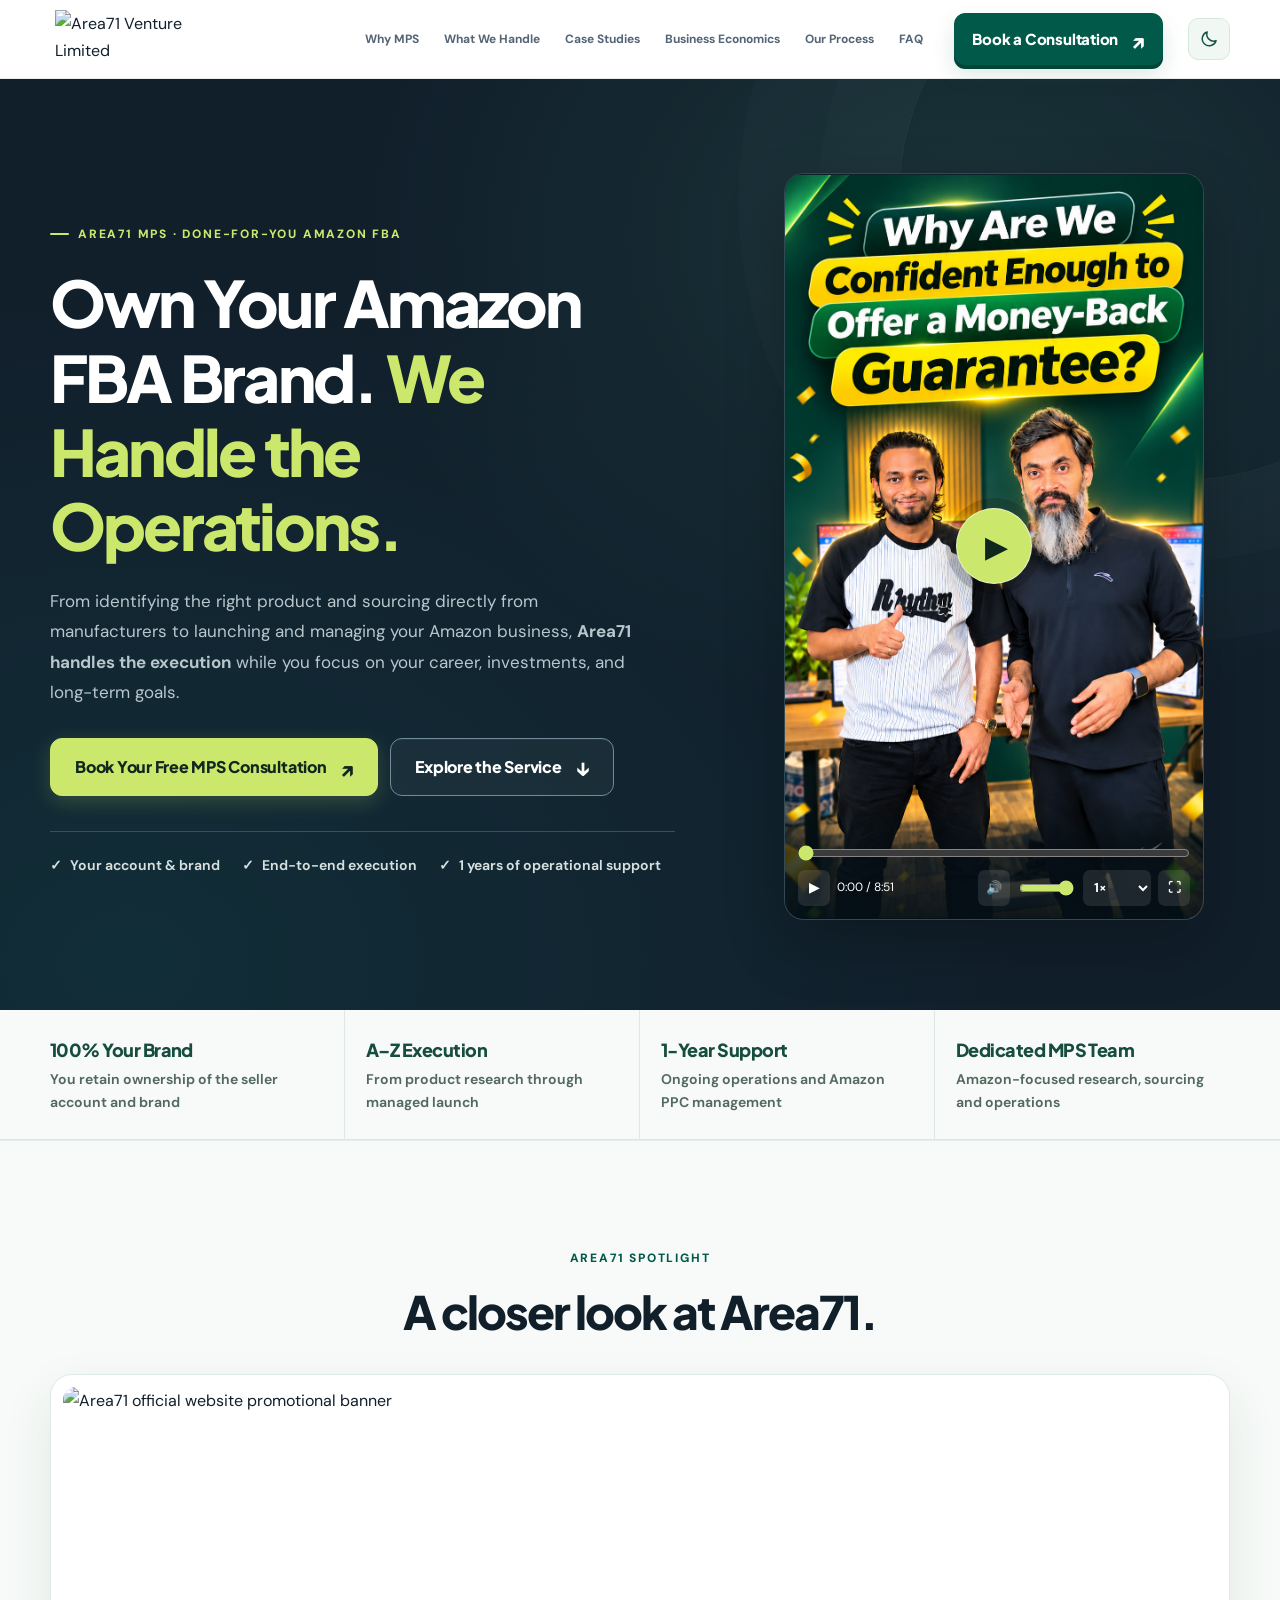
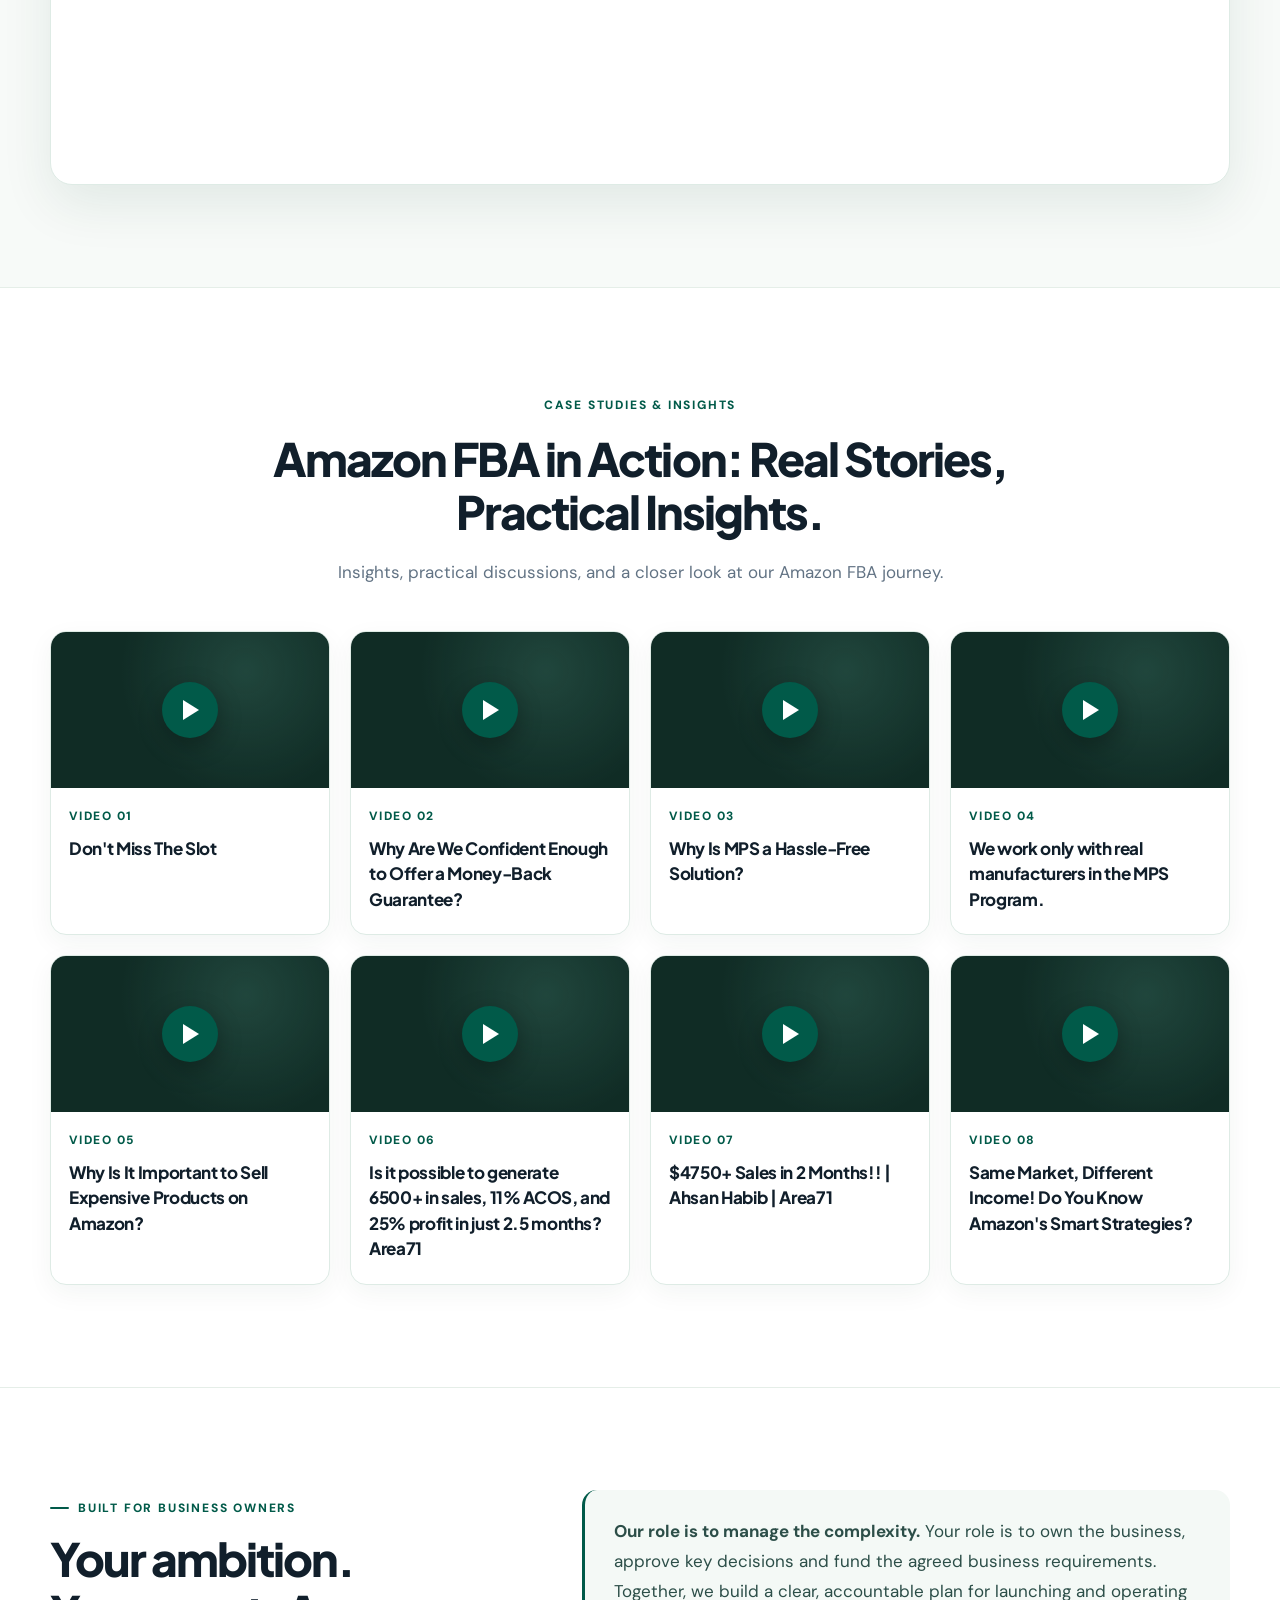
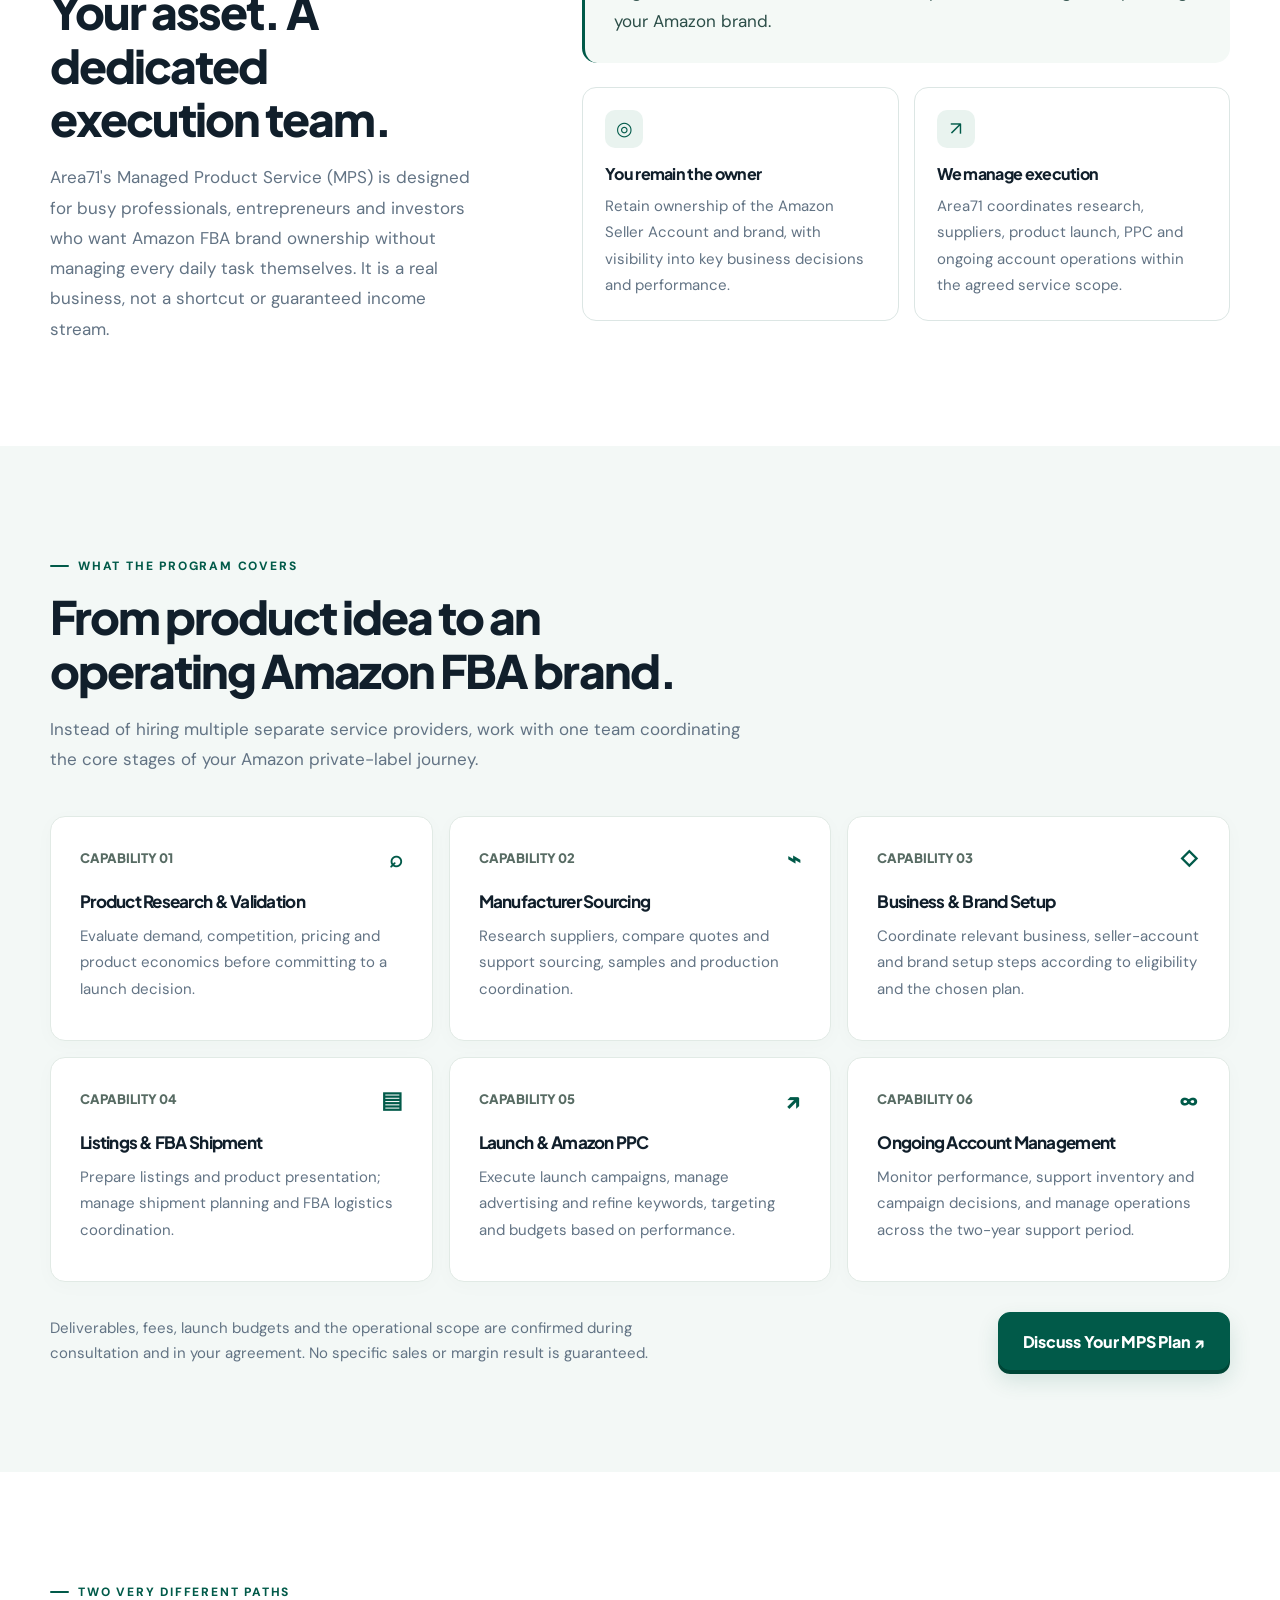
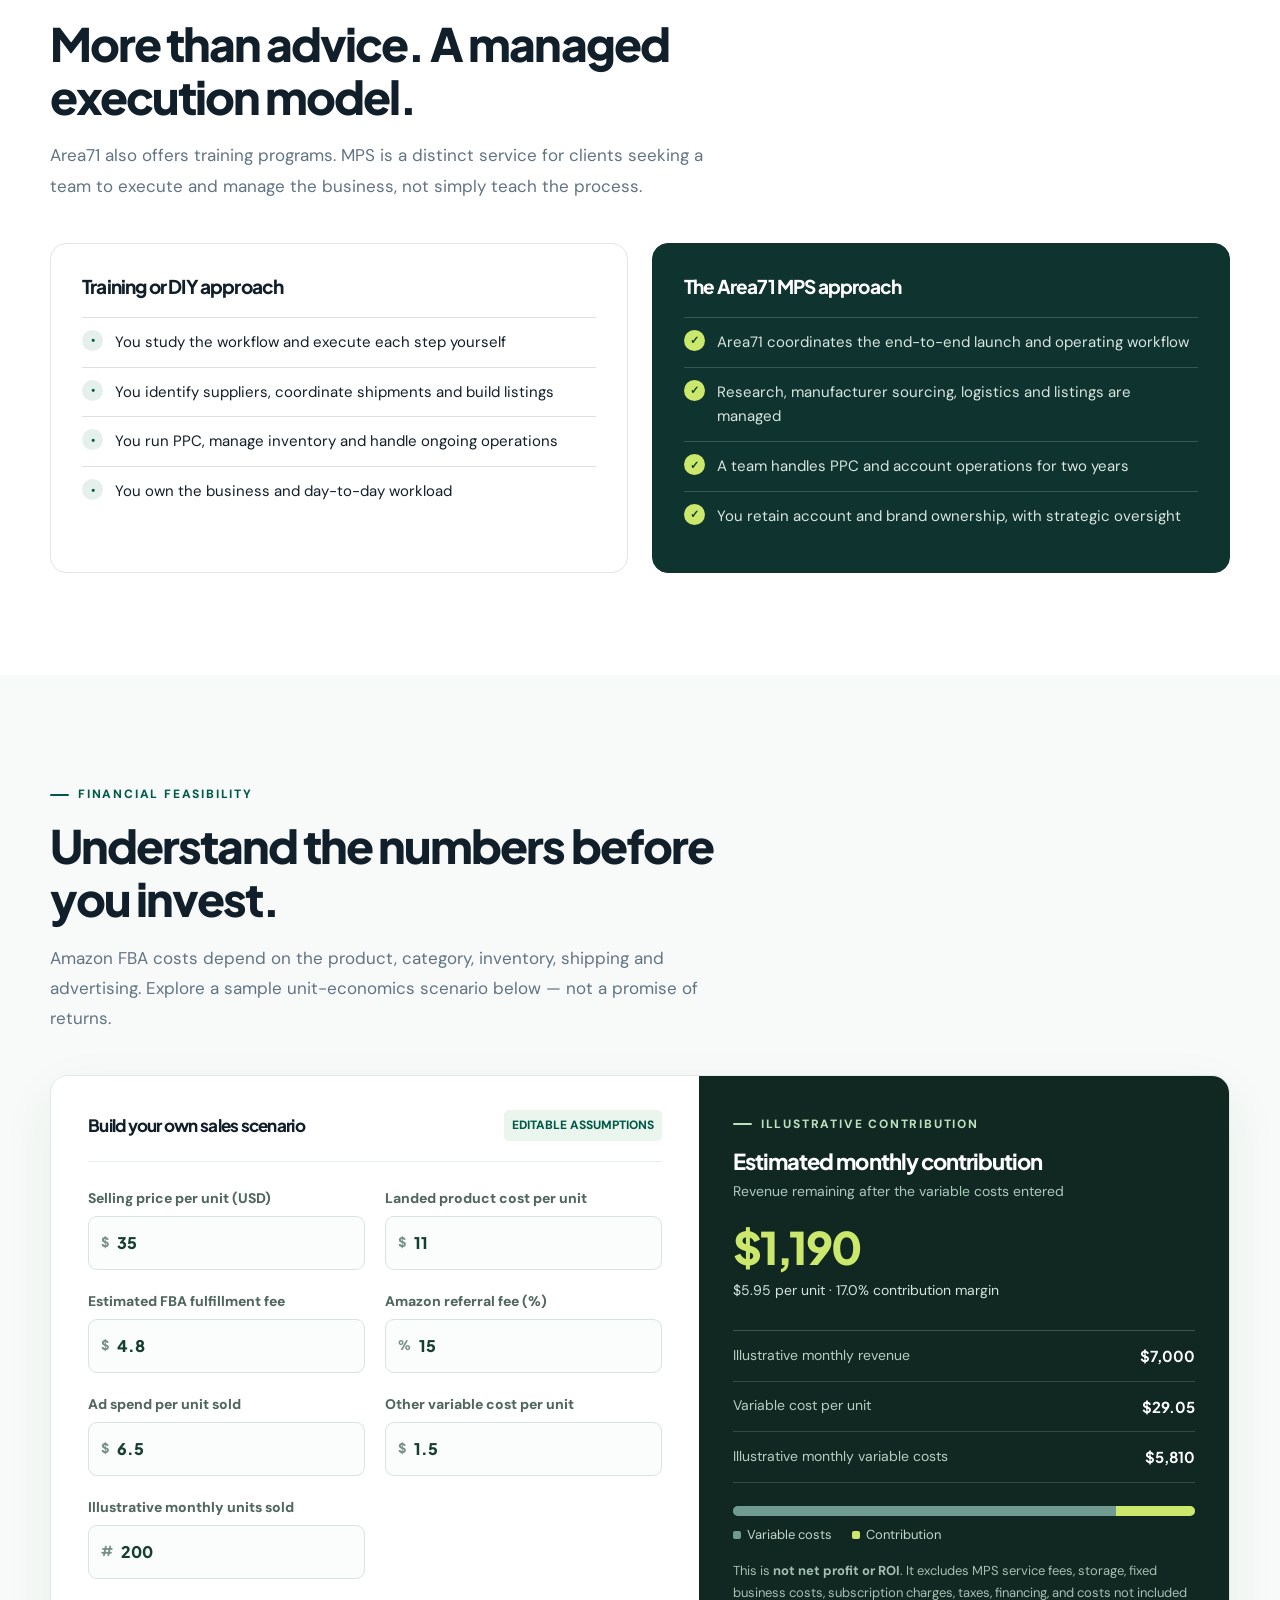
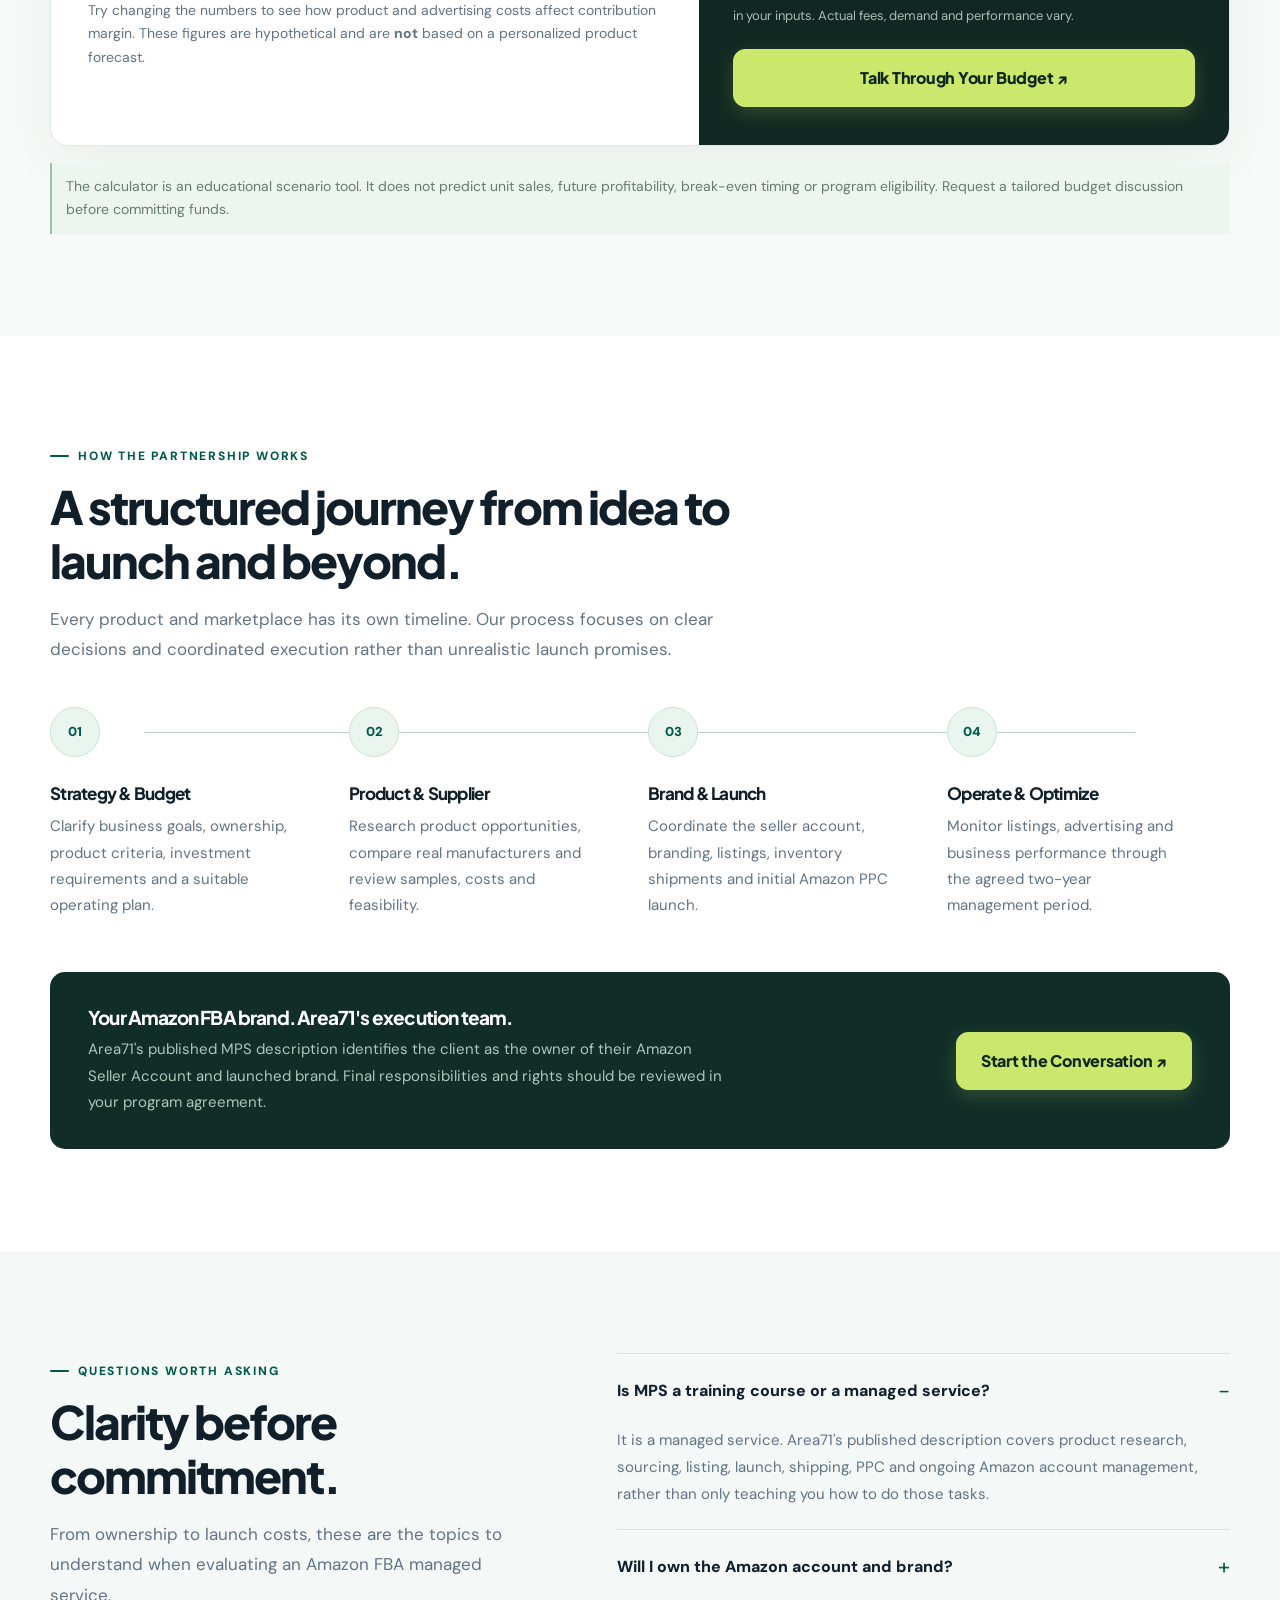
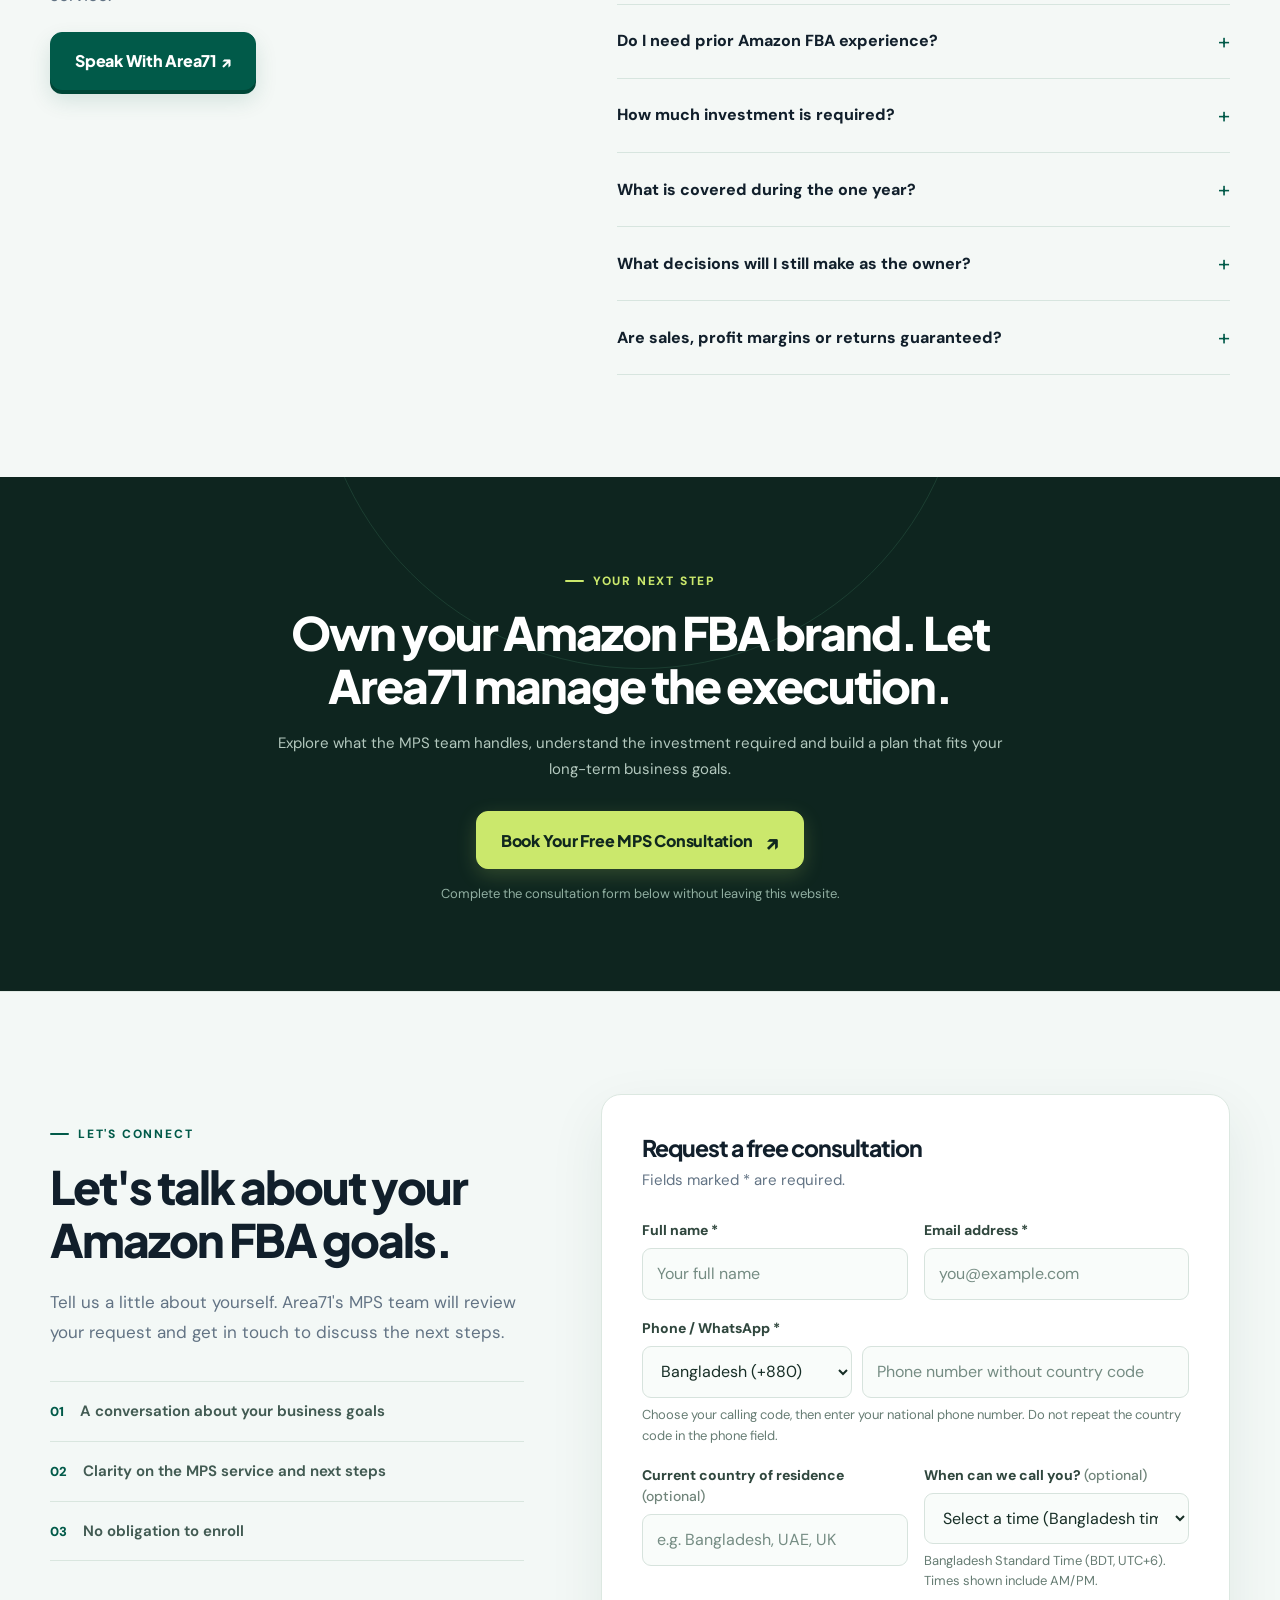
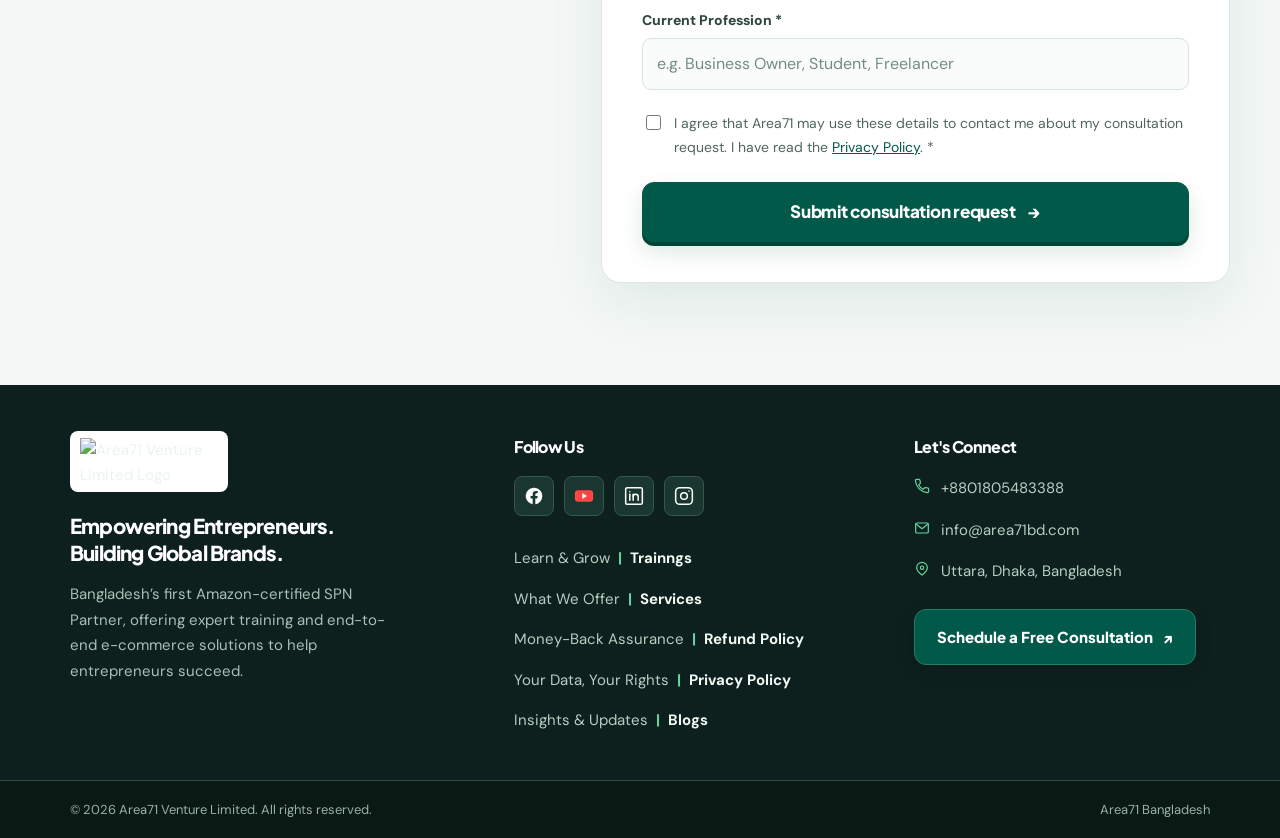
==== commit e665b385: "video uploaded" ====
--- a/index.html
+++ b/index.html
@@ -203,24 +203,91 @@
             <span><span class="tick">✓</span> 1 years of operational support</span>
           </div>
         </div>
-        <aside class="hero-card" aria-label="MPS consultation briefing">
-          <div class="hero-card-top"><span class="mini-tag">Your MPS introduction</span><span class="small-round" aria-hidden="true">↗</span></div>
-          <h2>Build a global brand without running every task yourself.</h2>
-          <p>Discover how the managed model works, what investment planning involves and which steps Area71 manages for you.</p>
-          <div class="brief-row"><span class="brief-num">01</span><span class="brief-text"><b>Tell us about your goals</b><small>New to Amazon or already selling? Start with your objectives and starting point.</small></span></div>
-          <div class="brief-row"><span class="brief-num">02</span><span class="brief-text"><b>Understand the business model</b><small>Review product, inventory, logistics, launch and advertising requirements.</small></span></div>
-          <div class="brief-row"><span class="brief-num">03</span><span class="brief-text"><b>Discuss the right plan</b><small>Explore timelines, scope, costs and the next steps with Area71's team.</small></span></div>
-          <a class="btn btn-primary btn-wide" href="#mps-consultation" >Schedule Free Consultation <span class="arrow" aria-hidden="true">↗</span></a>
-          <p class="privacy">
-  Complete our consultation form below.
-  We use your details to respond to your request.
-  Read our
-  <a href="https://area71academy.com/privacy-policy/"
-     target="_blank" rel="noopener noreferrer">
-    Privacy Policy
-  </a>.
-</p>
-        </aside>
+        
+<!-- AREA71 MPS INTRODUCTION VIDEO -->
+<aside class="a71-hero-media" aria-label="Area71 MPS introduction video">
+
+  <div class="a71-hero-player" id="a71-hero-player">
+
+    <video
+      id="a71-hero-video"
+      src="/media/area71-mps-introduction-mobile.mp4"
+      poster="/assets/mps-video-poster.png"
+      preload="none"
+      playsinline
+      controls
+      aria-label="Area71 MPS introduction video"
+    >
+      Your browser does not support HTML5 video.
+    </video>
+
+    <button
+      class="a71-hero-start"
+      id="a71-hero-start"
+      type="button"
+      aria-label="Play introduction video"
+      hidden
+    >
+      ▶
+    </button>
+
+    <div class="a71-hero-controls" id="a71-hero-controls" hidden>
+
+      <input
+        id="a71-hero-seek"
+        class="a71-hero-seek"
+        type="range"
+        min="0"
+        max="100"
+        step="0.1"
+        value="0"
+        aria-label="Video playback position"
+      >
+
+      <div class="a71-hero-control-row">
+
+        <button id="a71-hero-toggle" type="button"
+                aria-label="Play video">▶</button>
+
+        <span id="a71-hero-time" class="a71-hero-time">
+          0:00 / 8:51
+        </span>
+
+        <button id="a71-hero-mute" type="button"
+                aria-label="Mute video">🔊</button>
+
+        <label class="a71-hero-volume-label">
+          <span class="a71-sr-only">Volume</span>
+          <input id="a71-hero-volume" type="range"
+                 min="0" max="1" step="0.05" value="1">
+        </label>
+
+        <label class="a71-hero-speed-label">
+          <span class="a71-sr-only">Playback speed</span>
+          <select id="a71-hero-speed" aria-label="Playback speed">
+            <option value="0.75">0.75×</option>
+            <option value="1" selected>1×</option>
+            <option value="1.25">1.25×</option>
+            <option value="1.5">1.5×</option>
+            <option value="2">2×</option>
+          </select>
+        </label>
+
+        <button id="a71-hero-fullscreen" type="button"
+                aria-label="Fullscreen video">⛶</button>
+
+      </div>
+    </div>
+
+    <p class="a71-hero-video-error" id="a71-hero-error"
+       role="alert" hidden>
+      Unable to load the video. Please try again.
+    </p>
+
+  </div>
+
+</aside>
+
       </div>
     </section>
     <section class="trust" aria-label="Key program characteristics">
--- a/style.css
+++ b/style.css
@@ -2013,3 +2013,492 @@
 
 
 
+/* ================================================
+   AREA71 MPS - GLOBAL TYPOGRAPHY IMPROVEMENT
+   Better readability on desktop, tablet and mobile
+================================================ */
+
+/* 1. GENERAL BODY TEXT */
+
+body {
+  font-size: 16px;
+  line-height: 1.7;
+}
+
+.dim {
+  font-size: 14px;
+  line-height: 1.7;
+}
+
+/* 2. SMALL HEADINGS AND LABELS */
+
+.eyebrow,
+.mini-tag,
+.a71-video-number {
+  font-size: 12px;
+}
+
+.brief-num,
+.service-number,
+.step-no {
+  font-size: 13px;
+}
+
+/* 3. HERO SECTION */
+
+.hero-points span {
+  font-size: 14px;
+  line-height: 1.6;
+}
+
+.hero-card > p {
+  font-size: 15px;
+  line-height: 1.7;
+}
+
+.brief-text b {
+  font-size: 15px;
+  line-height: 1.5;
+}
+
+.brief-text small {
+  font-size: 14px;
+  line-height: 1.65;
+  color: #536777;
+}
+
+.hero-card .privacy {
+  font-size: 13px;
+  line-height: 1.7;
+  color: #576d65;
+}
+
+/* 4. FEATURE STRIP */
+
+.trust-item .sm {
+  font-size: 14px;
+  line-height: 1.65;
+  color: #53695f;
+}
+
+/* 5. ABOUT, OWNERSHIP AND SERVICES */
+
+.owner-block p,
+.service p,
+.roadmap-step p,
+.owner-banner p {
+  font-size: 15px;
+  line-height: 1.75;
+}
+
+.owner-block h3 {
+  font-size: 16px;
+}
+
+.service-cta p {
+  font-size: 15px;
+  line-height: 1.7;
+}
+
+.compare-card li {
+  font-size: 15px;
+  line-height: 1.65;
+}
+
+/* 6. BUSINESS CALCULATOR */
+
+.calc-head-note {
+  font-size: 12px;
+}
+
+.field label {
+  font-size: 14px;
+}
+
+.input-wrap > span {
+  font-size: 14px;
+}
+
+.input-wrap input {
+  font-size: 16px;
+}
+
+.calc-tip,
+.calc-results .lead,
+.result-sub,
+.result-line,
+.notice {
+  font-size: 14px;
+  line-height: 1.7;
+}
+
+.result-line b {
+  font-size: 15px;
+}
+
+.legend {
+  font-size: 13px;
+  line-height: 1.6;
+}
+
+.calc-results .disclaimer {
+  font-size: 13px;
+  line-height: 1.7;
+}
+
+/* 7. FAQ AND CLOSING CTA */
+
+.faq-list summary {
+  font-size: 16px;
+  line-height: 1.6;
+}
+
+.faq-list details p {
+  font-size: 15px;
+  line-height: 1.8;
+}
+
+.final-cta small {
+  font-size: 13px;
+  line-height: 1.65;
+}
+
+/* 8. CASE STUDY / VIDEO SECTION */
+
+.a71-video-empty {
+  font-size: 14px;
+}
+
+.a71-video-details h3 {
+  font-size: 17px;
+  line-height: 1.5;
+}
+
+/* 9. CONSULTATION FORM */
+
+.a71-lead-benefits p {
+  font-size: 15px;
+  line-height: 1.65;
+}
+
+.a71-lead-benefits p span {
+  font-size: 13px;
+}
+
+.a71-lead-card-head p {
+  font-size: 15px;
+  line-height: 1.7;
+}
+
+.a71-lead-field label {
+  font-size: 14px;
+  line-height: 1.5;
+}
+
+/* 16px also avoids automatic input zoom on iOS */
+
+.a71-lead-field input,
+.a71-lead-field select,
+.a71-lead-field textarea {
+  font-size: 16px;
+  line-height: 1.5;
+}
+
+.a71-lead-consent {
+  font-size: 14px;
+  line-height: 1.7;
+}
+
+.a71-lead-hint {
+  font-size: 13px;
+  line-height: 1.6;
+}
+
+.a71-lead-status {
+  font-size: 14px;
+  line-height: 1.6;
+}
+
+/* 10. FOOTER */
+
+.a71-footer {
+  font-size: 15px;
+}
+
+.a71-footer-heading {
+  font-size: 16px;
+}
+
+.a71-footer-description,
+.a71-footer-links a,
+.a71-footer-contact-item {
+  font-size: 15px;
+  line-height: 1.7;
+}
+
+.a71-footer-bottom-inner {
+  font-size: 13px;
+  line-height: 1.65;
+}
+
+/* ================================================
+   11. MOBILE OPTIMIZATION
+================================================ */
+
+@media (max-width: 540px) {
+
+  /* Keep paragraph text readable */
+  .hero-intro,
+  .sub {
+    font-size: 16px;
+    line-height: 1.75;
+  }
+
+  /* Feature strip headings */
+  .trust-item .big {
+    font-size: 17px;
+    line-height: 1.4;
+  }
+
+  /* Descriptions stay readable */
+  .trust-item .sm,
+  .brief-text small {
+    font-size: 14px;
+    line-height: 1.65;
+  }
+
+  /* Video titles should not shrink */
+  .a71-video-details h3 {
+    font-size: 17px;
+  }
+}
+
+
+
+/* ================================================
+   AREA71 - PORTRAIT HERO VIDEO PLAYER
+================================================ */
+
+.a71-hero-media {
+  width: 100%;
+  min-width: 0;
+  display: flex;
+  justify-content: center;
+  align-items: center;
+}
+
+.a71-hero-player {
+  position: relative;
+  width: min(100%, 420px);
+  aspect-ratio: 9 / 16;
+
+  background: #0e202b;
+  border: 1px solid rgba(179, 213, 220, 0.22);
+  border-radius: 20px;
+
+  overflow: hidden;
+  isolation: isolate;
+
+  box-shadow: 0 24px 60px rgba(0, 0, 0, 0.24);
+}
+
+.a71-hero-player video {
+  display: block;
+  width: 100%;
+  height: 100%;
+  object-fit: contain;
+  background: #0e202b;
+}
+
+/* Centered play button */
+
+.a71-hero-start {
+  position: absolute;
+  top: 50%;
+  left: 50%;
+  z-index: 3;
+
+  width: 76px;
+  height: 76px;
+  padding: 0 0 0 4px;
+
+  display: grid;
+  place-items: center;
+
+  transform: translate(-50%, -50%);
+  border: 1px solid rgba(255,255,255,.6);
+  border-radius: 50%;
+
+  background: #cbe86c;
+  color: #10271e;
+  font-size: 30px;
+
+  box-shadow: 0 0 0 10px rgba(0,0,0,.17),
+              0 14px 38px rgba(0,0,0,.3);
+
+  transition: background .25s, box-shadow .25s;
+}
+
+.a71-hero-start:hover {
+  background: #d9f188;
+  box-shadow: 0 0 0 12px rgba(203,232,108,.14),
+              0 15px 40px rgba(0,0,0,.32);
+}
+
+/* Bottom control overlay */
+
+.a71-hero-controls {
+  position: absolute;
+  inset: auto 0 0;
+  z-index: 4;
+
+  display: flex;
+  flex-direction: column;
+  gap: 9px;
+
+  padding: 34px 13px 13px;
+
+  background: linear-gradient(
+    to top,
+    rgba(4, 15, 22, .94),
+    rgba(4, 15, 22, .72) 62%,
+    transparent
+  );
+
+  color: #ffffff;
+}
+
+.a71-hero-controls[hidden],
+.a71-hero-start[hidden],
+.a71-hero-video-error[hidden] {
+  display: none !important;
+}
+
+.a71-hero-seek {
+  width: 100%;
+  margin: 0;
+  accent-color: #cbe86c;
+  cursor: pointer;
+}
+
+.a71-hero-control-row {
+  display: flex;
+  align-items: center;
+  justify-content: space-between;
+  gap: 7px;
+  min-width: 0;
+}
+
+.a71-hero-control-row button,
+.a71-hero-control-row select {
+  flex: 0 0 auto;
+  min-width: 32px;
+  min-height: 36px;
+  padding: 5px 7px;
+
+  border: 0;
+  border-radius: 7px;
+  background: rgba(255, 255, 255, .10);
+  color: #ffffff;
+
+  font: 700 13px/1 "DM Sans", sans-serif;
+}
+
+.a71-hero-control-row button:hover,
+.a71-hero-control-row select:hover {
+  background: rgba(255,255,255,.22);
+}
+
+.a71-hero-time {
+  flex: 1 1 auto;
+  min-width: 0;
+  white-space: nowrap;
+  font-size: 12px;
+  font-variant-numeric: tabular-nums;
+}
+
+.a71-hero-volume-label {
+  display: flex;
+  align-items: center;
+}
+
+.a71-hero-volume-label input {
+  width: 55px;
+  accent-color: #cbe86c;
+}
+
+.a71-hero-speed-label select {
+  cursor: pointer;
+}
+
+.a71-sr-only {
+  position: absolute;
+  width: 1px;
+  height: 1px;
+  padding: 0;
+  margin: -1px;
+  overflow: hidden;
+  clip: rect(0, 0, 0, 0);
+  white-space: nowrap;
+  border: 0;
+}
+
+.a71-hero-video-error {
+  position: absolute;
+  z-index: 5;
+  top: 12px;
+  left: 12px;
+  right: 12px;
+  padding: 12px;
+  border-radius: 9px;
+  background: rgba(17,31,43,.94);
+  color: #ffffff;
+  font-size: 14px;
+}
+
+/* Video width and controls on mobile */
+
+@media (max-width: 820px) {
+  .a71-hero-player {
+    width: min(100%, 390px);
+    margin-inline: auto;
+  }
+}
+
+@media (max-width: 540px) {
+  .a71-hero-player {
+    border-radius: 16px;
+  }
+
+  .a71-hero-start {
+    width: 66px;
+    height: 66px;
+  }
+
+  .a71-hero-controls {
+    padding-inline: 9px;
+  }
+
+  /* Phone volume is controlled with device buttons */
+  .a71-hero-volume-label {
+    display: none;
+  }
+
+  .a71-hero-time {
+    font-size: 11px;
+  }
+
+  .a71-hero-control-row {
+    gap: 5px;
+  }
+}
+
+@media (prefers-reduced-motion: reduce) {
+  .a71-hero-start {
+    transition: none;
+  }
+}
+
+
+
+
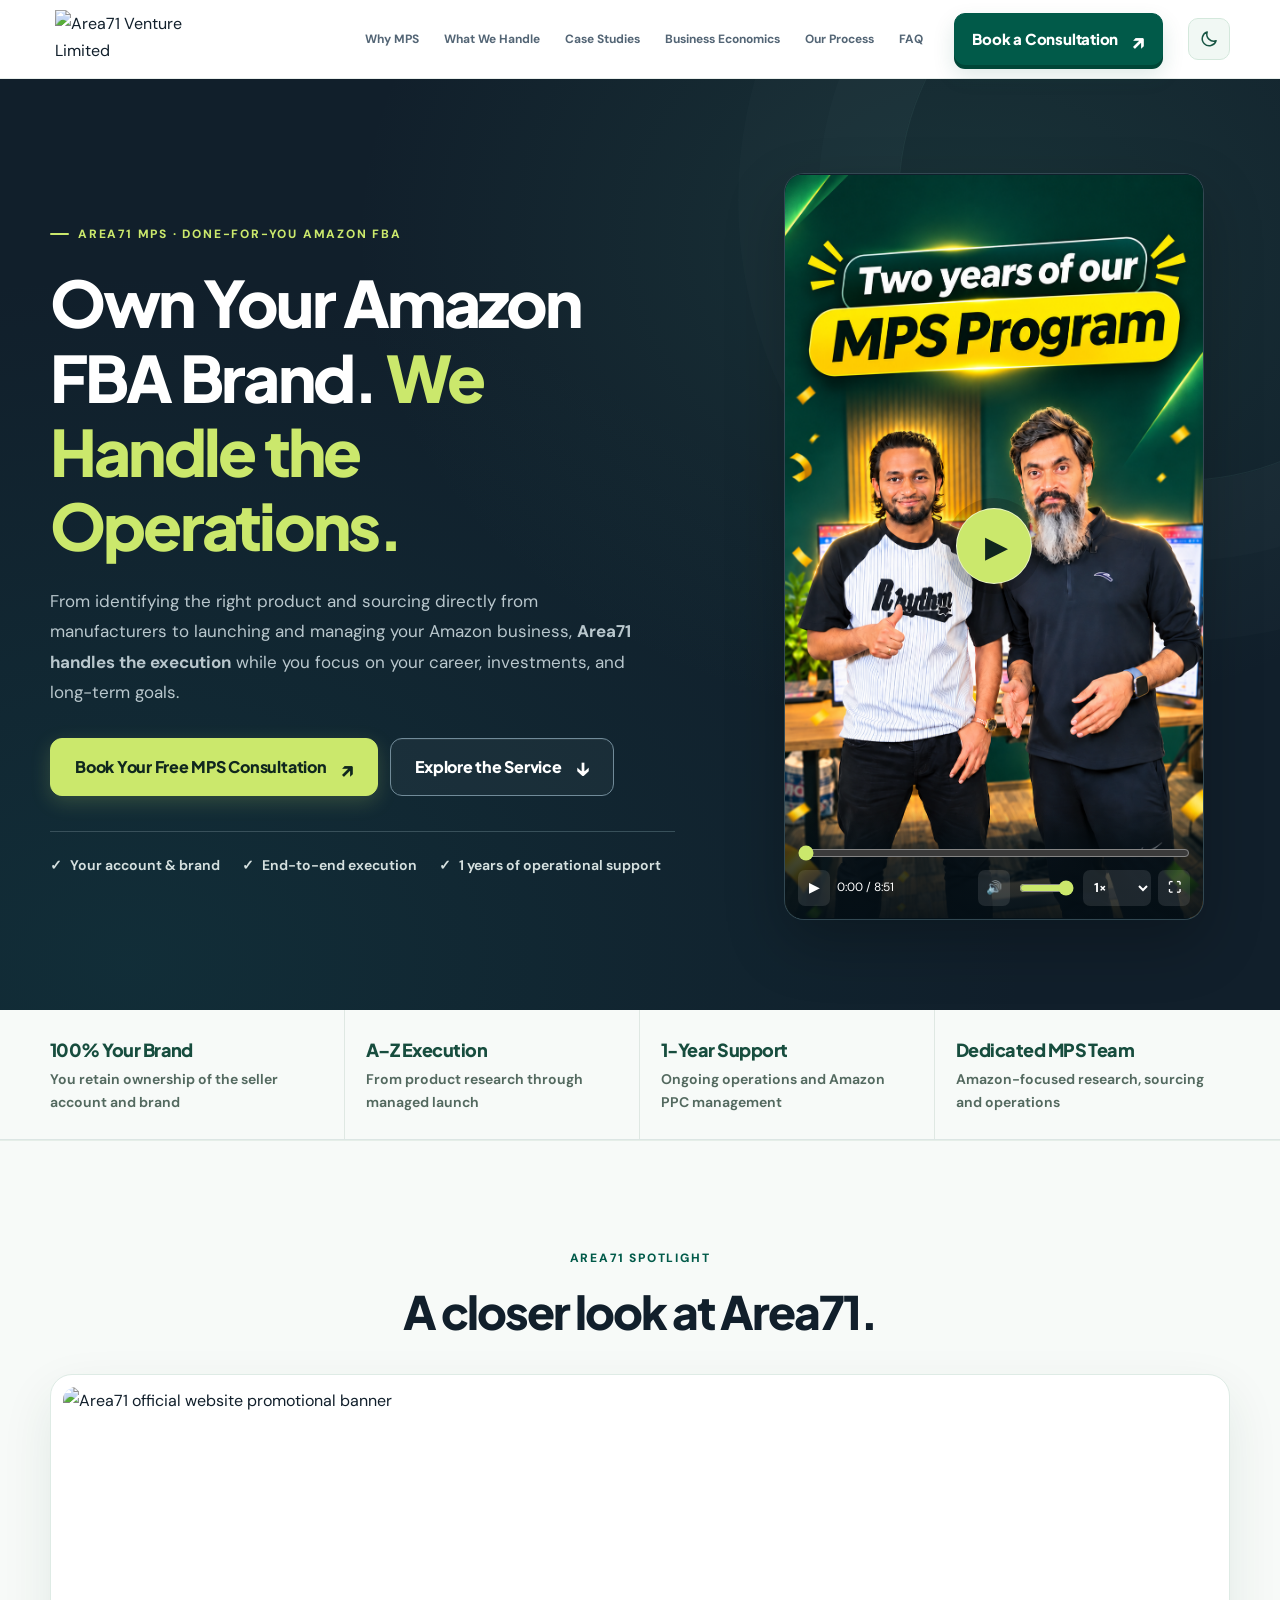
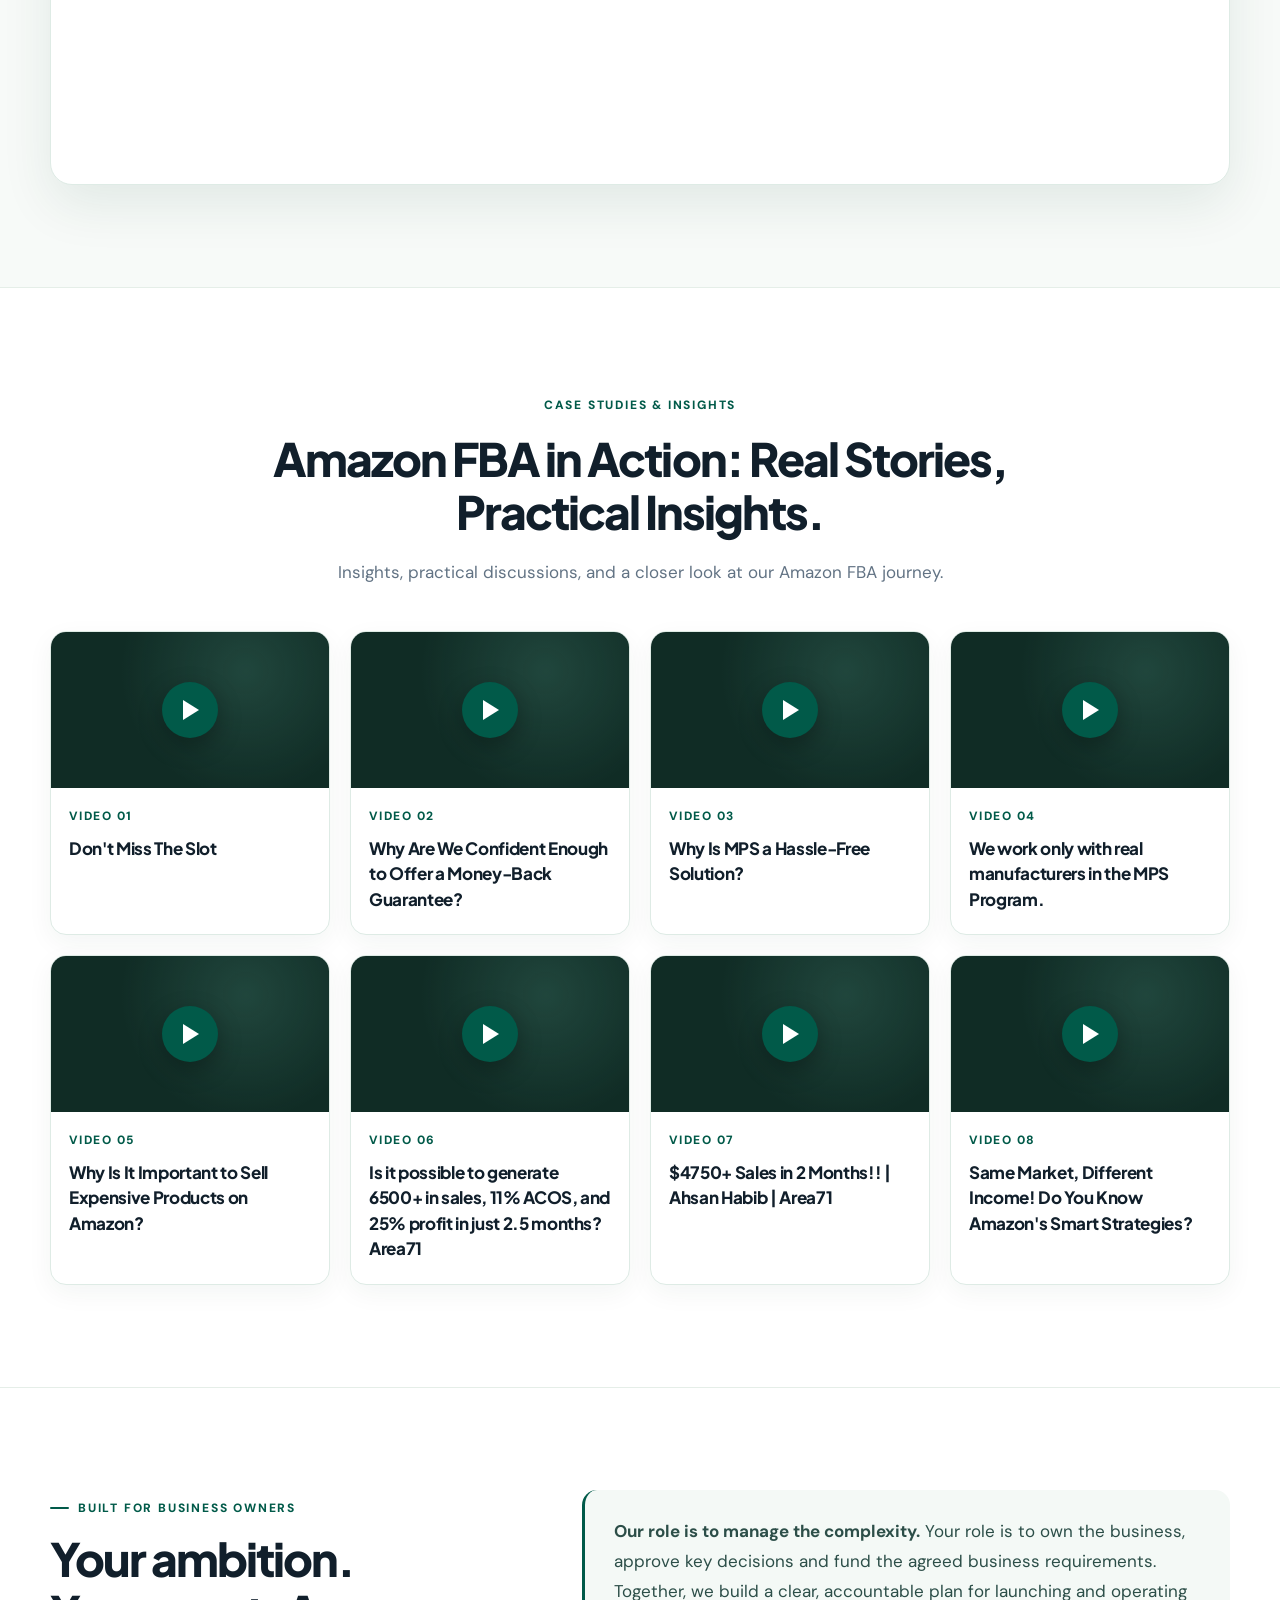
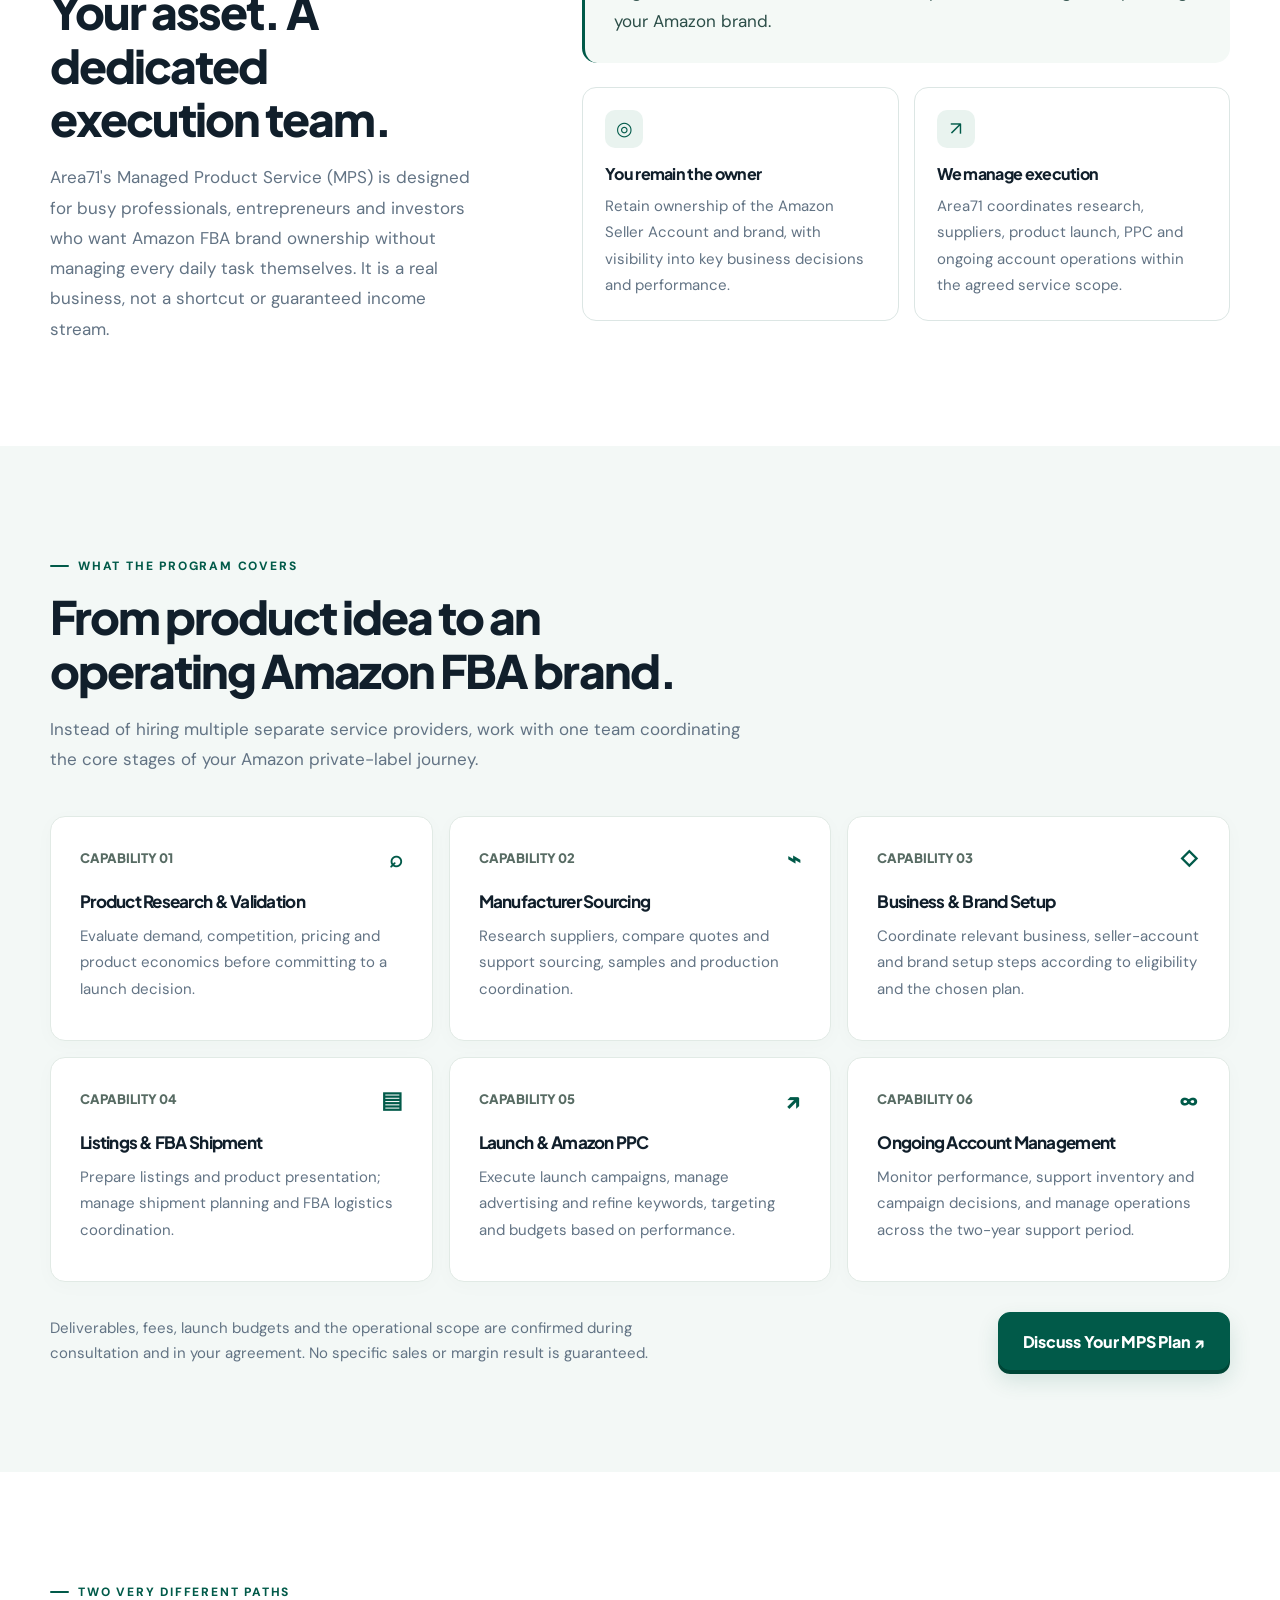
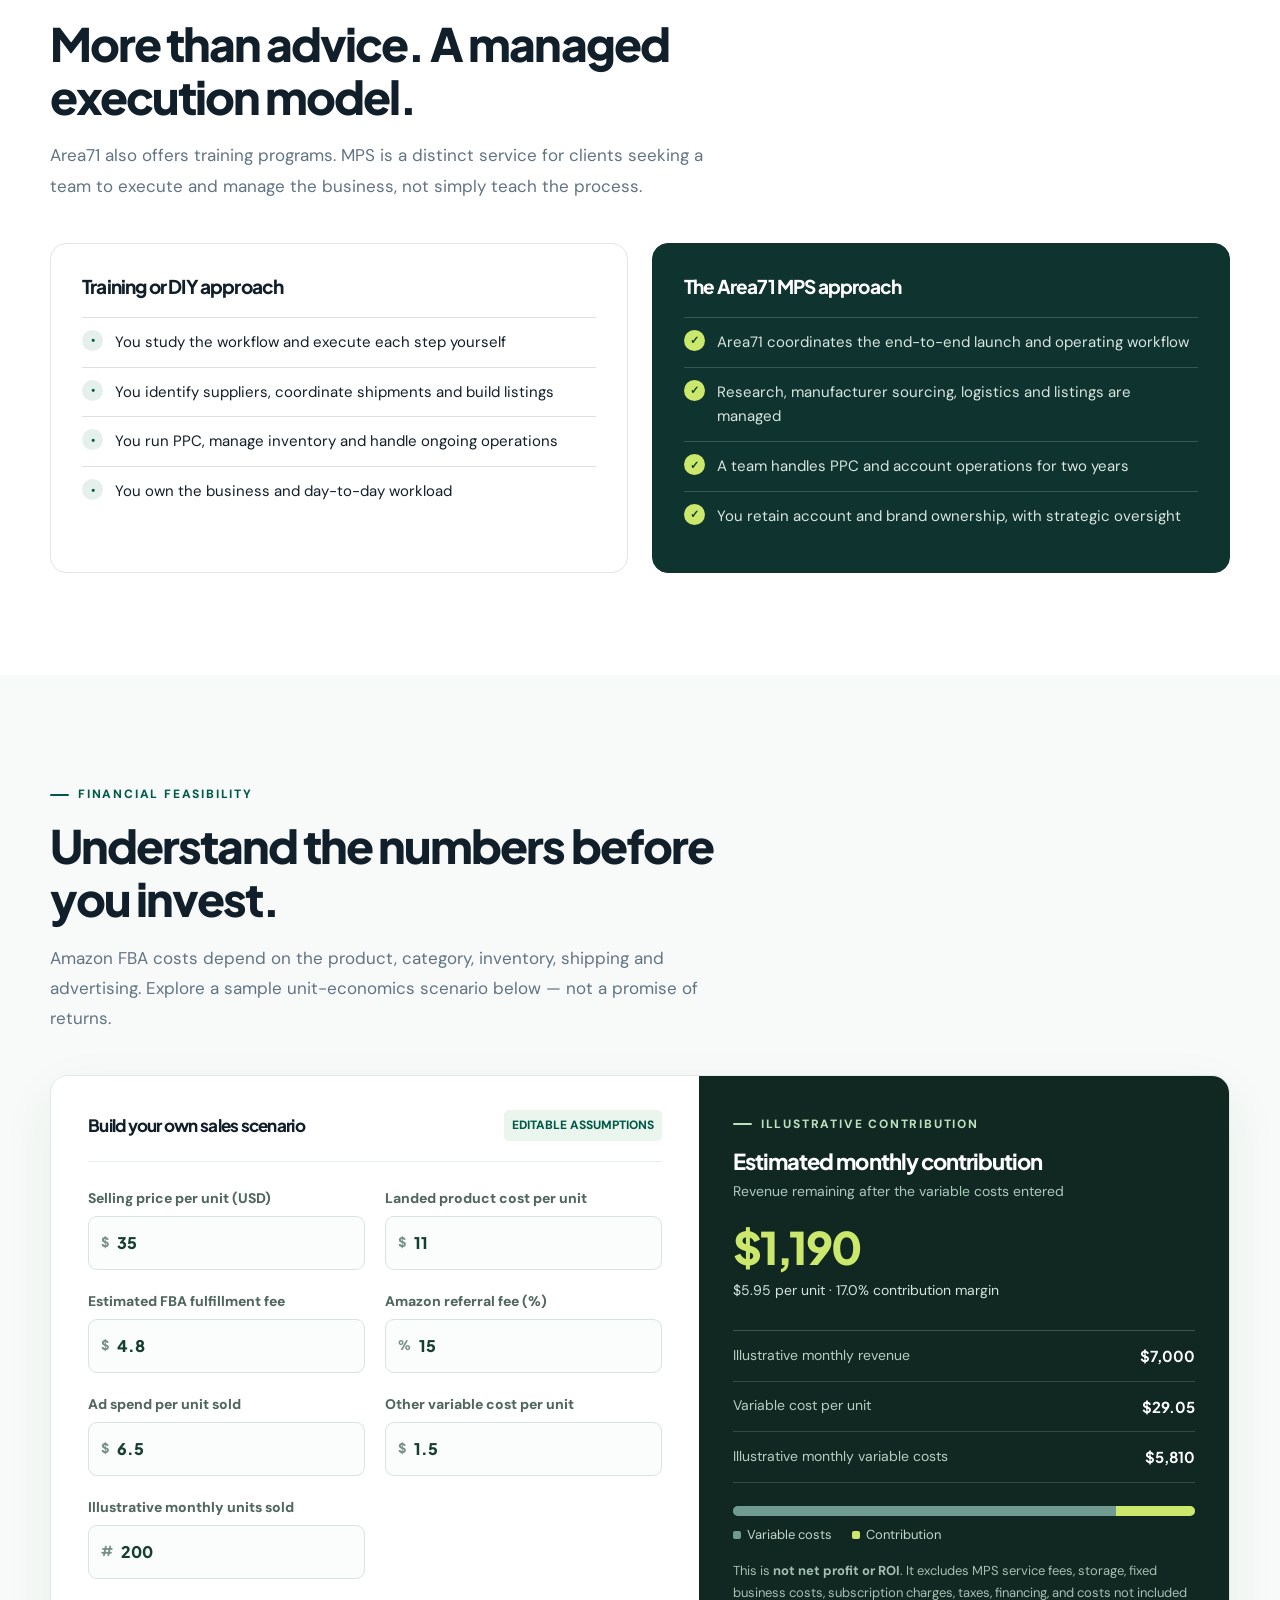
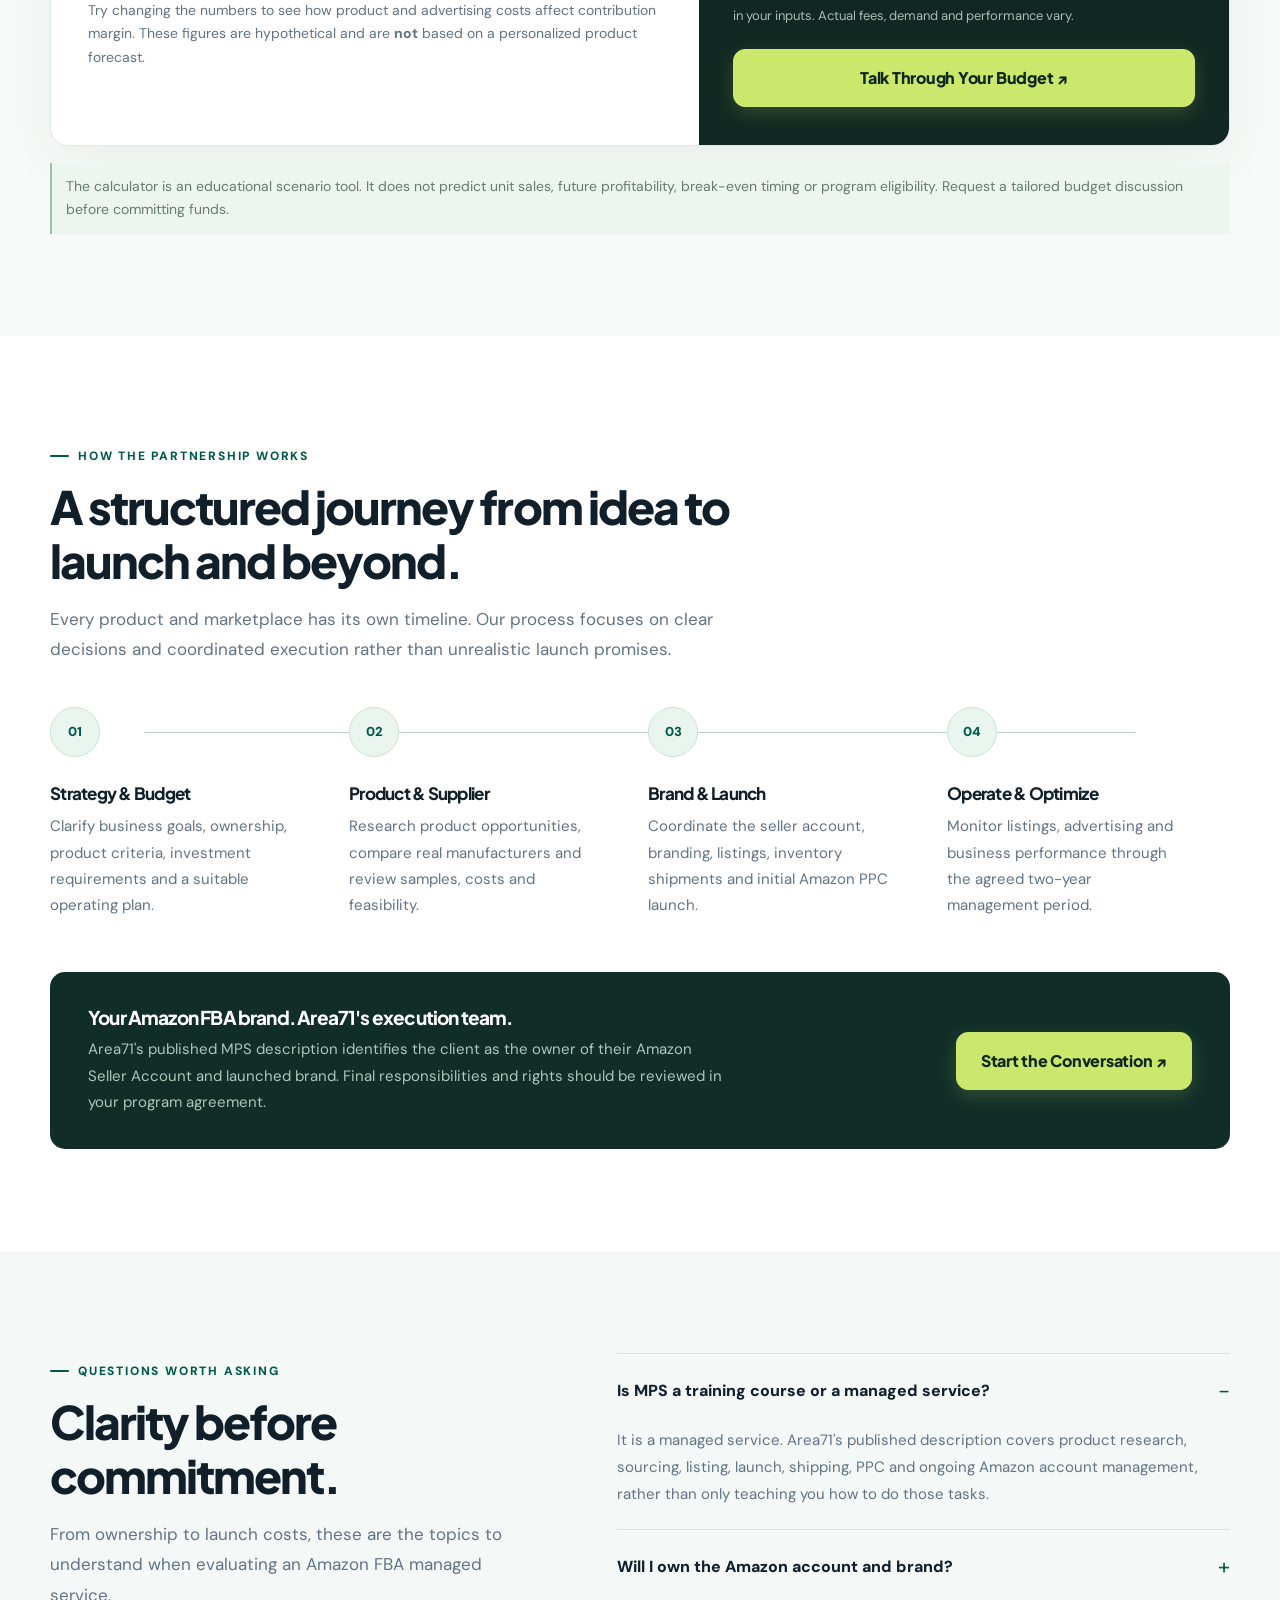
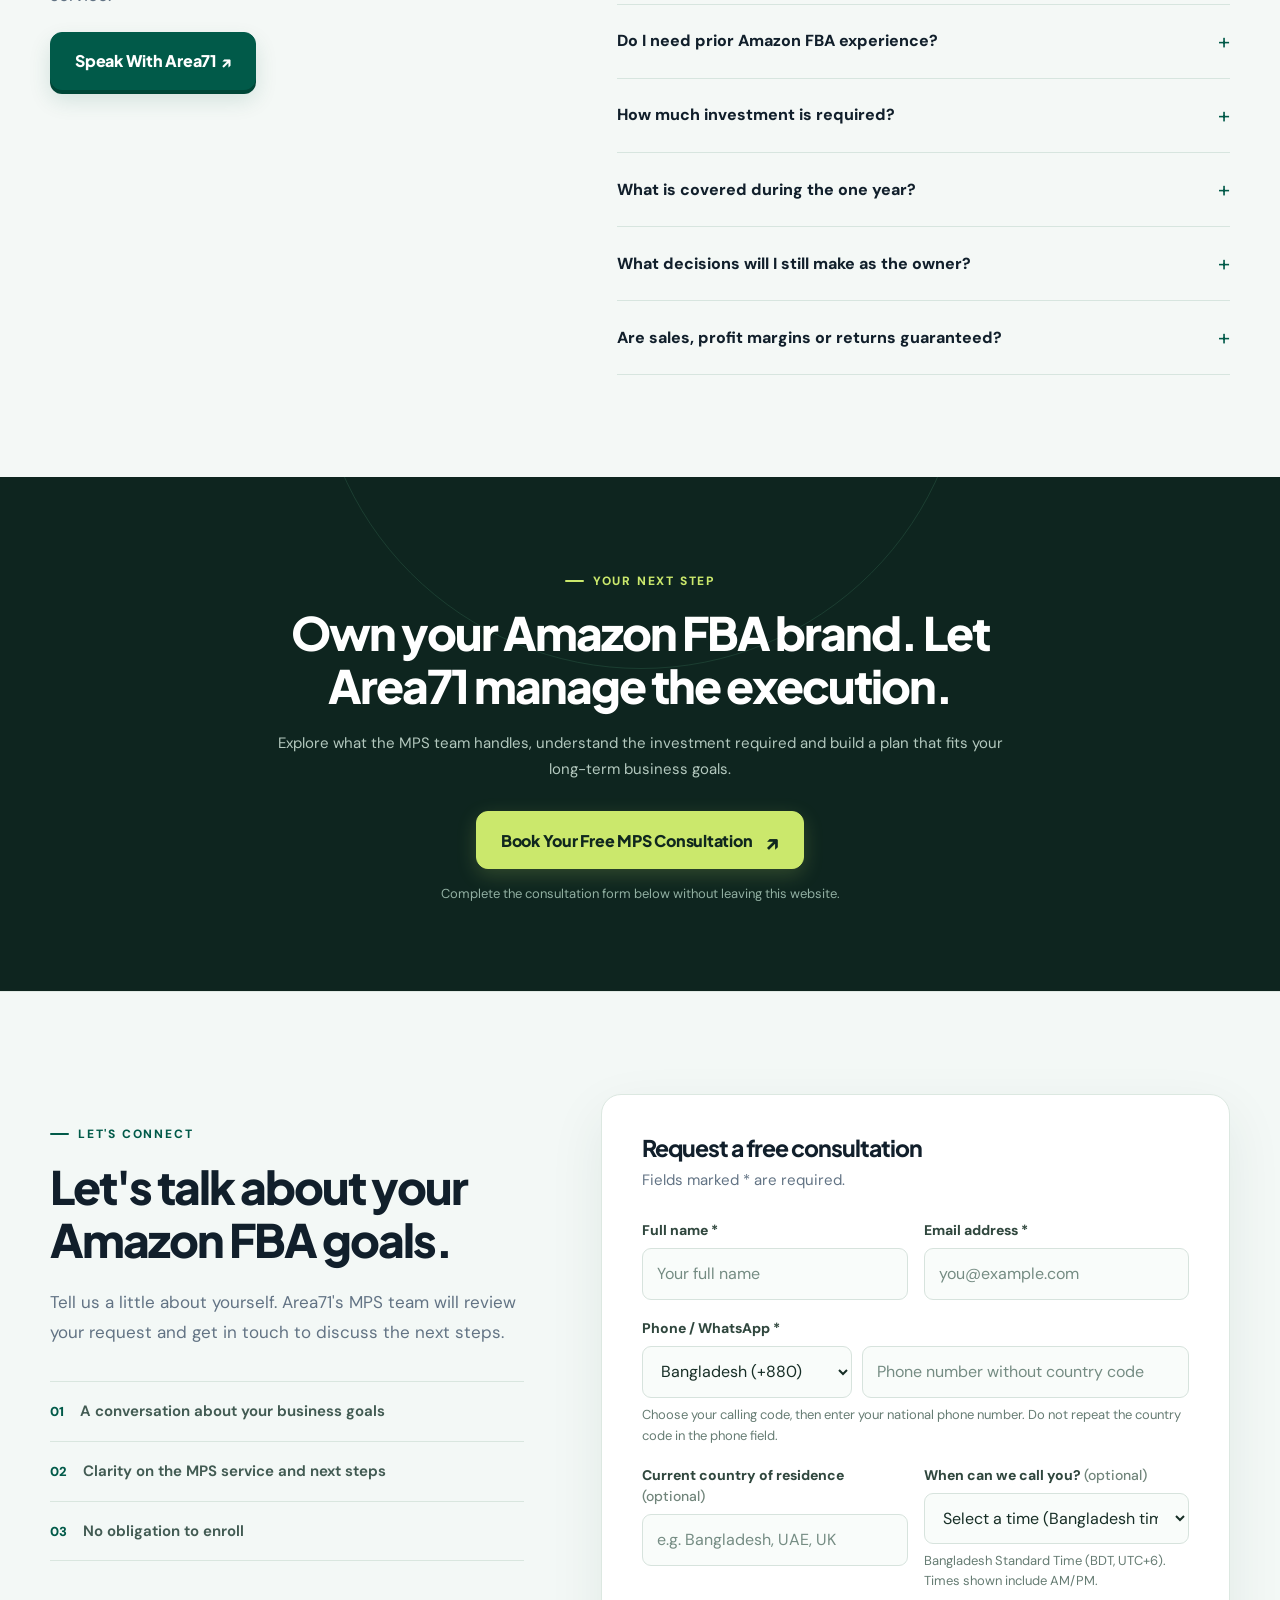
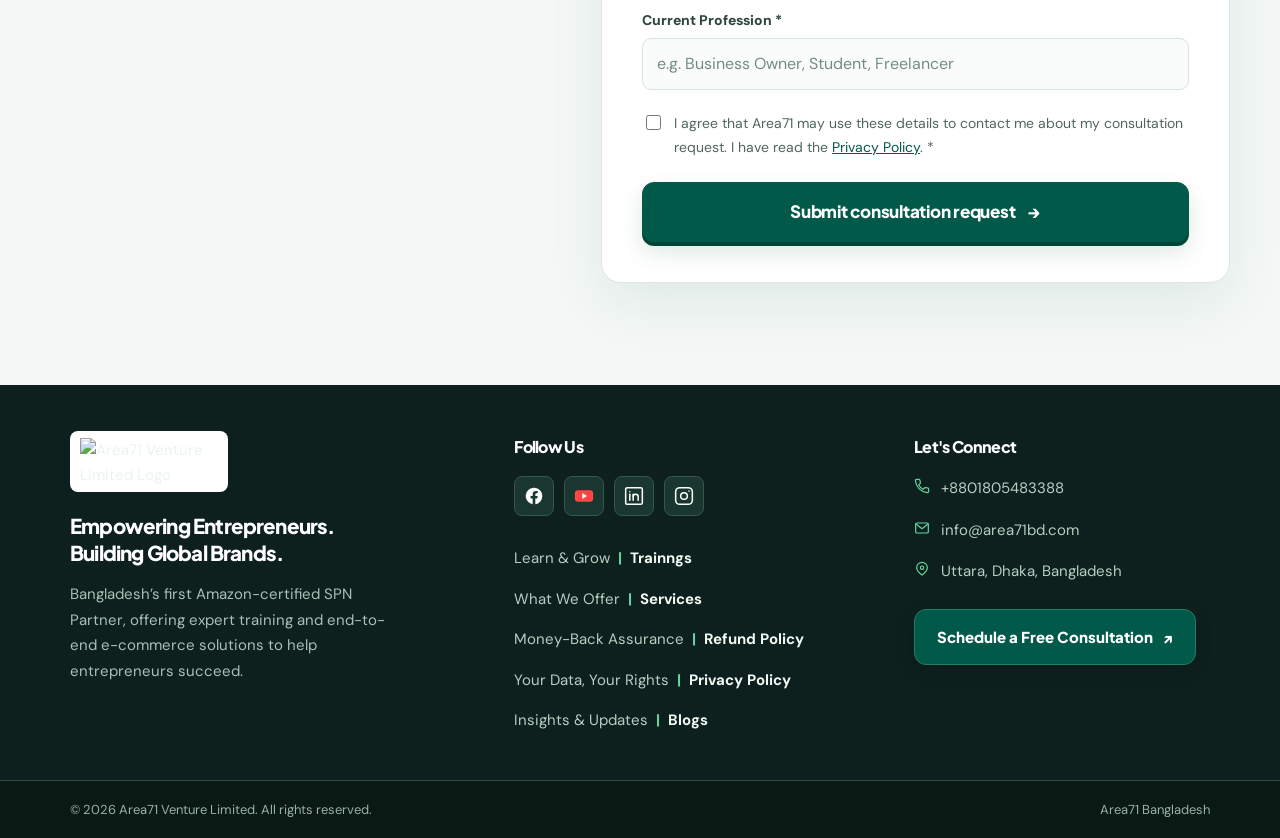
==== commit f5634ae9: "new form" ====
--- a/index.html
+++ b/index.html
@@ -262,6 +262,11 @@
                  min="0" max="1" step="0.05" value="1">
         </label>
 
+
+
+
+
+        
         <label class="a71-hero-speed-label">
           <span class="a71-sr-only">Playback speed</span>
           <select id="a71-hero-speed" aria-label="Playback speed">
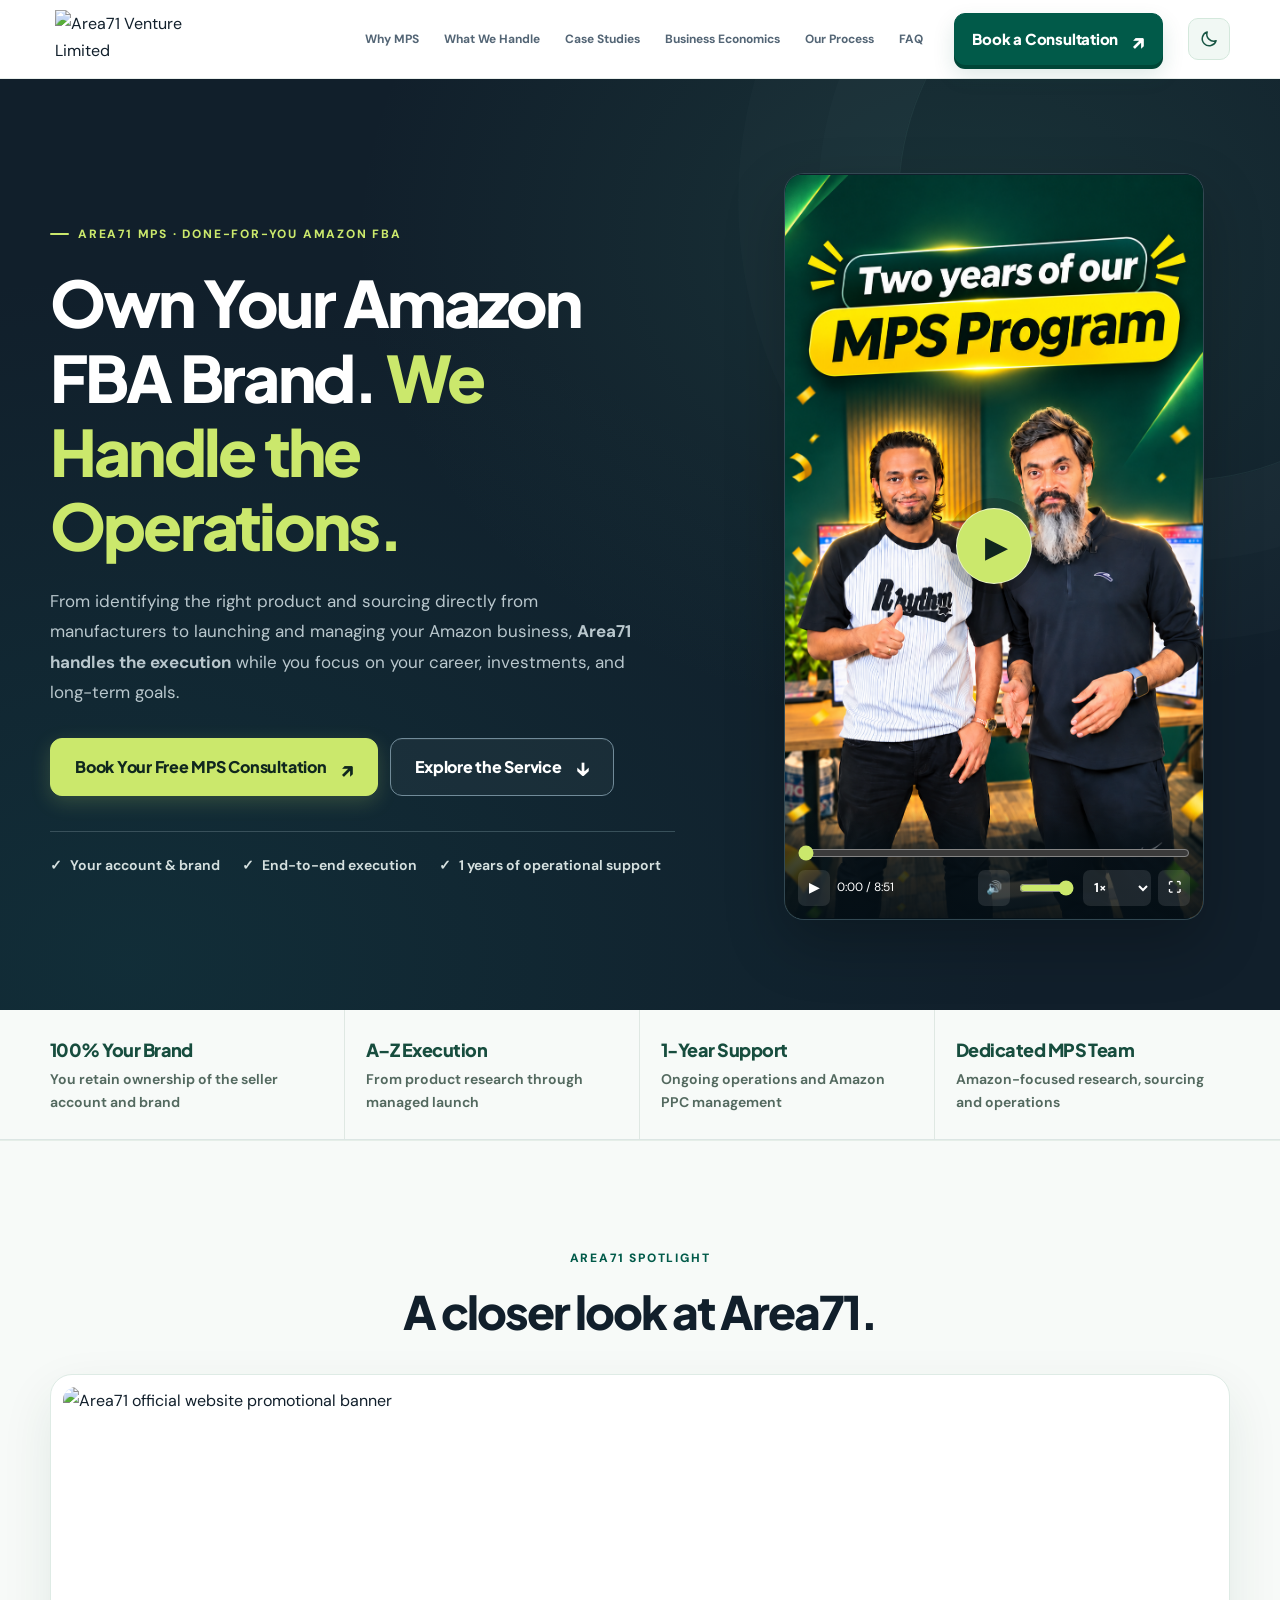
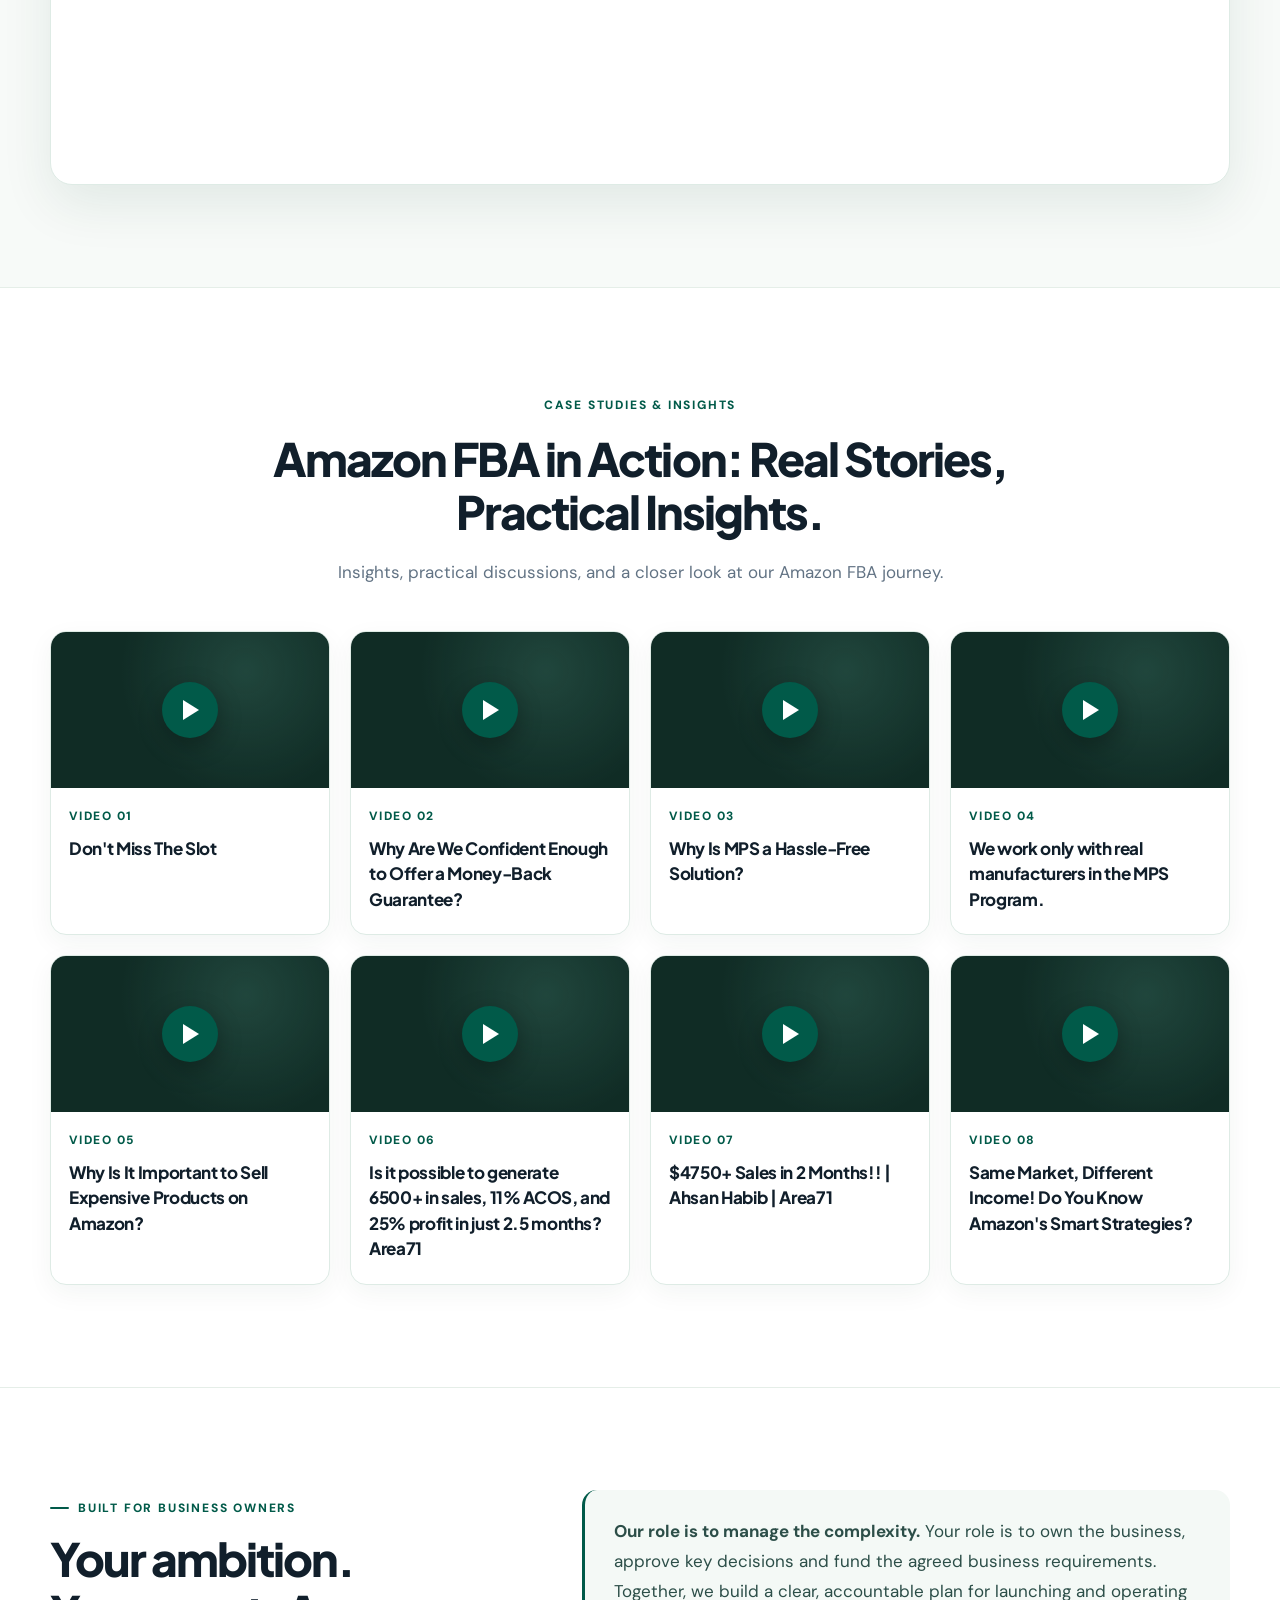
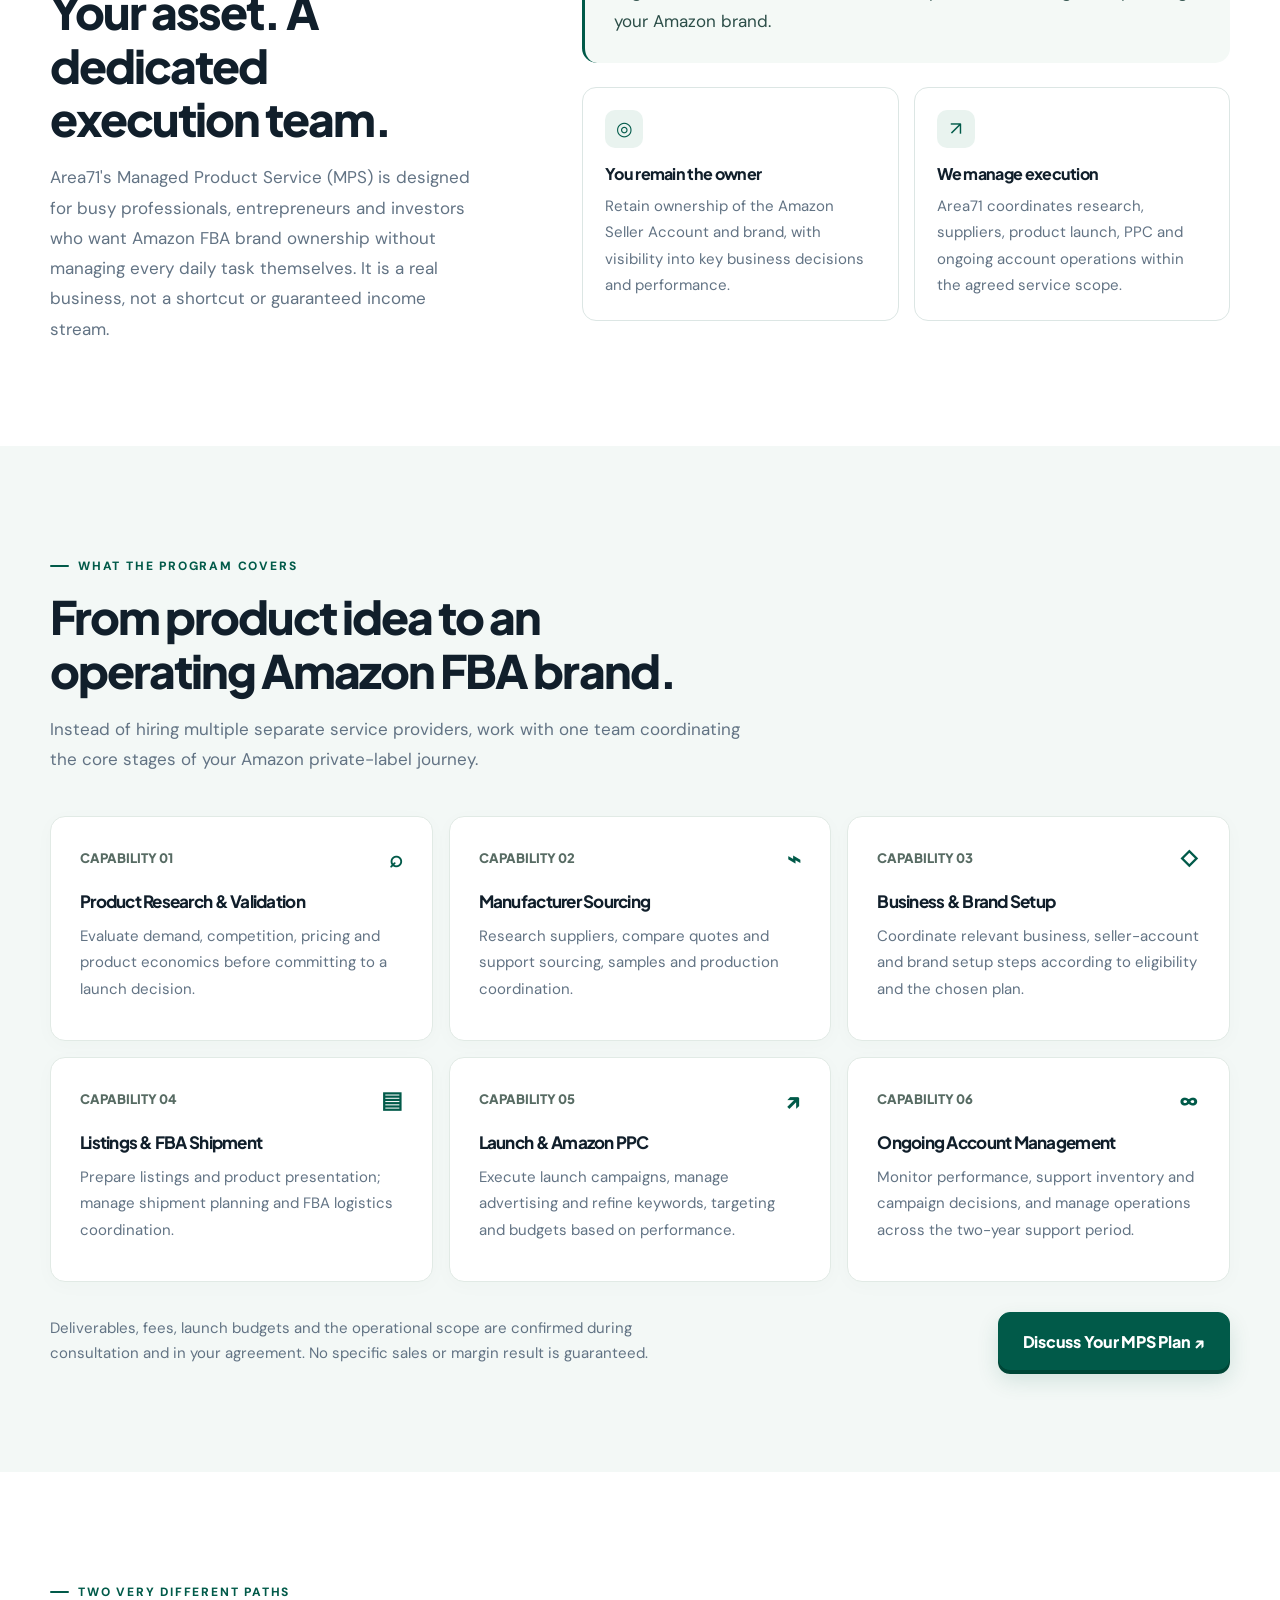
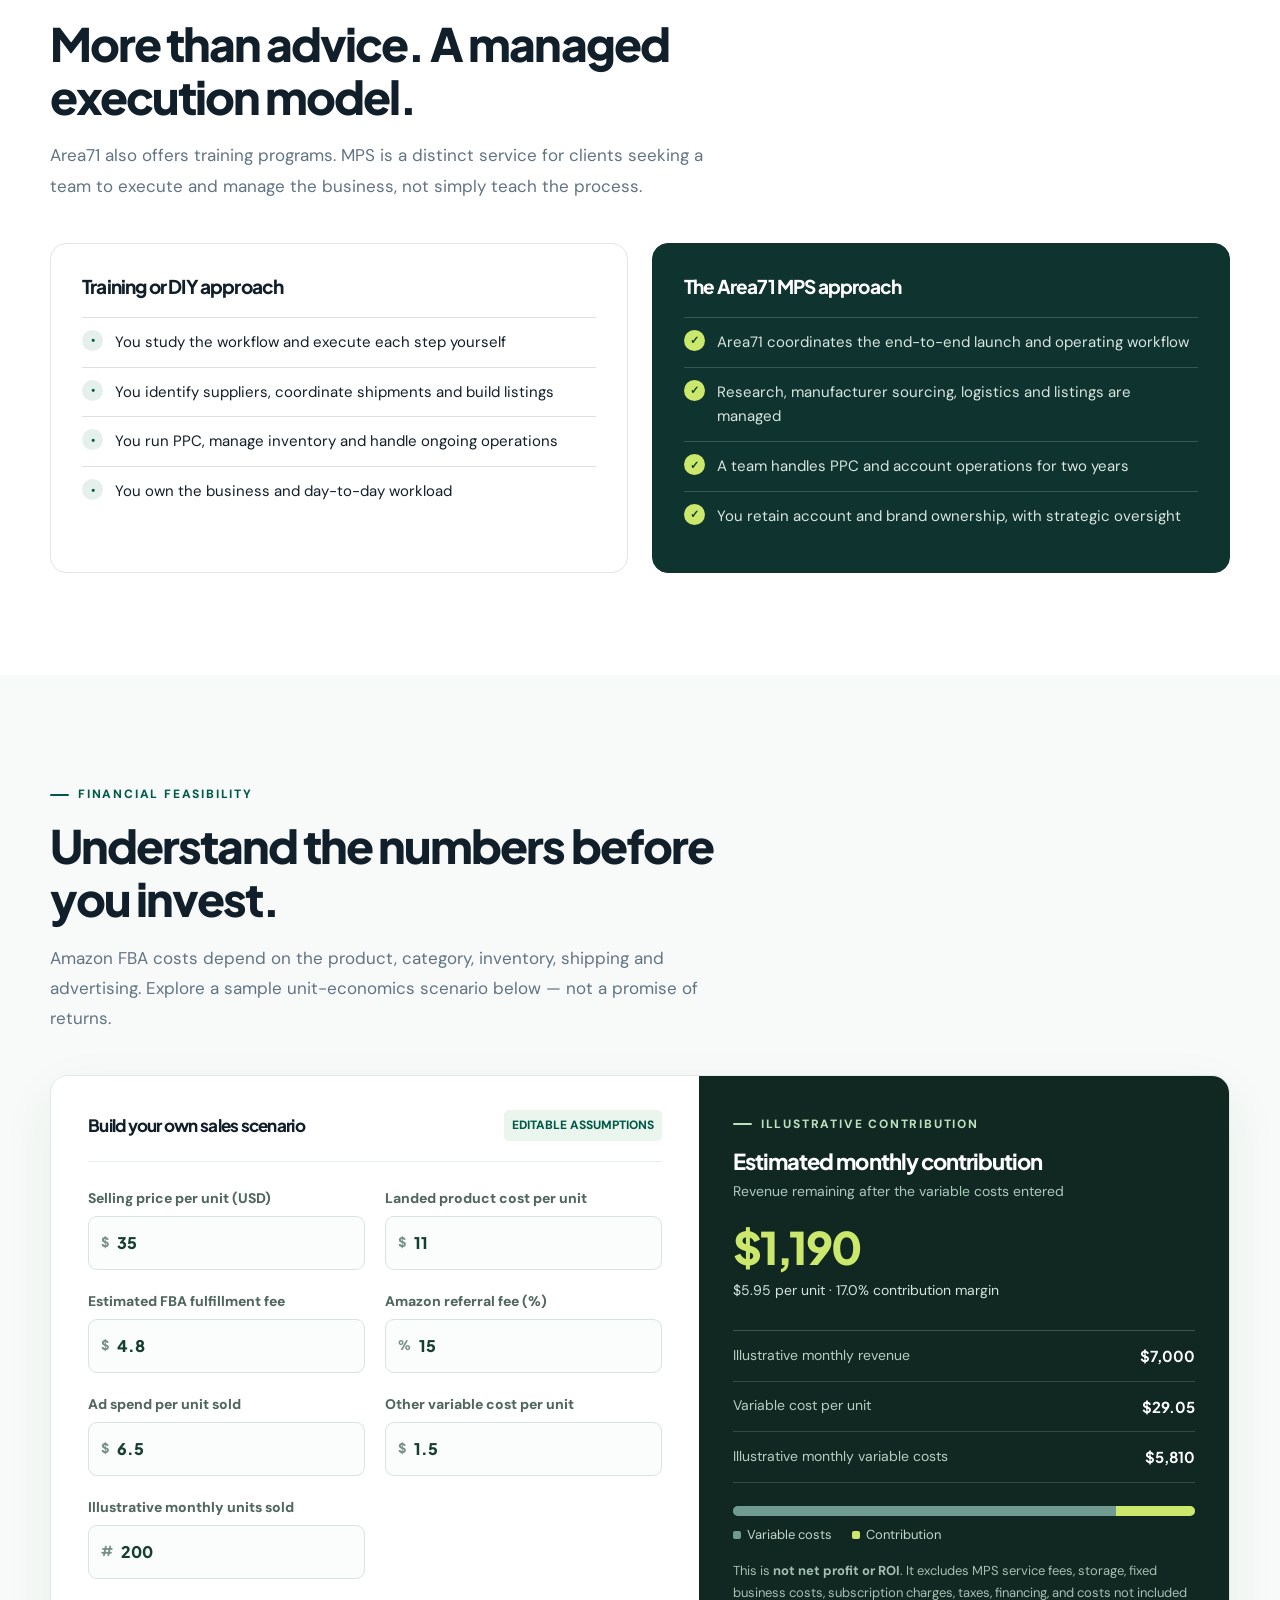
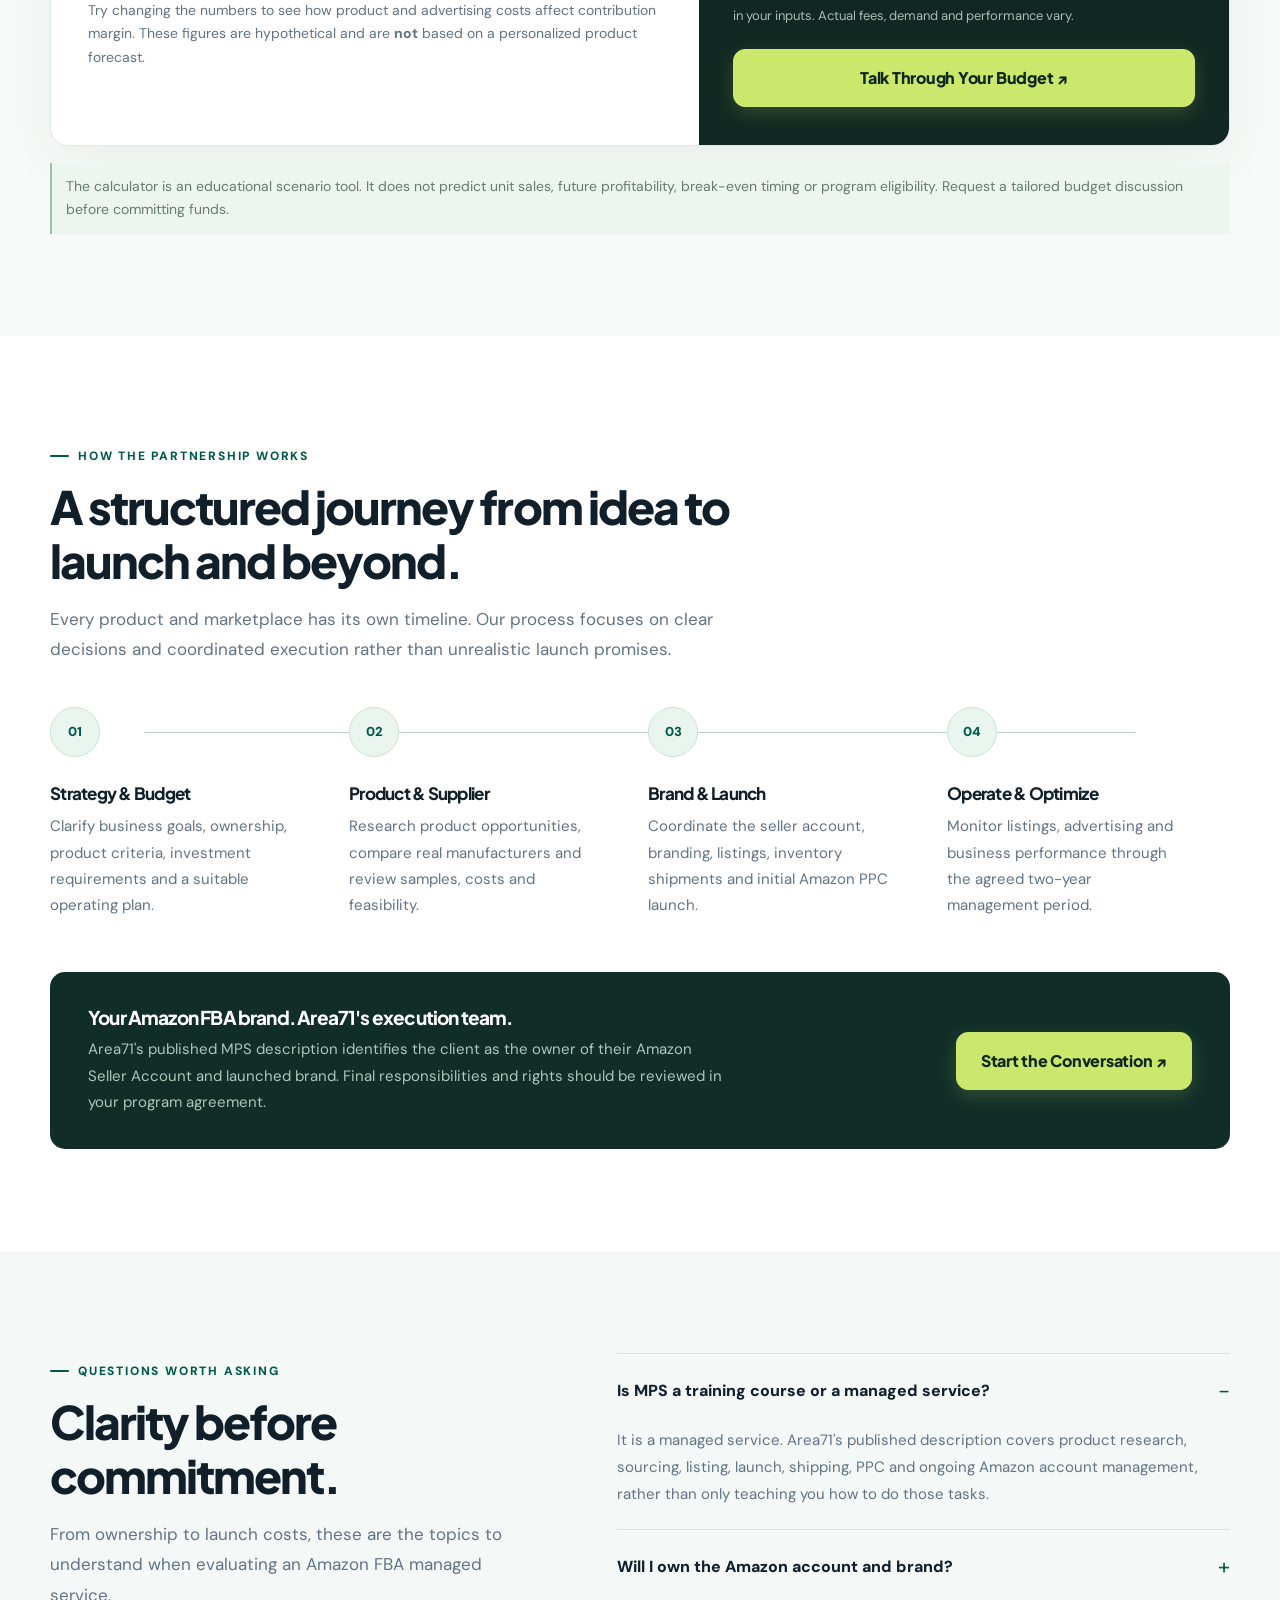
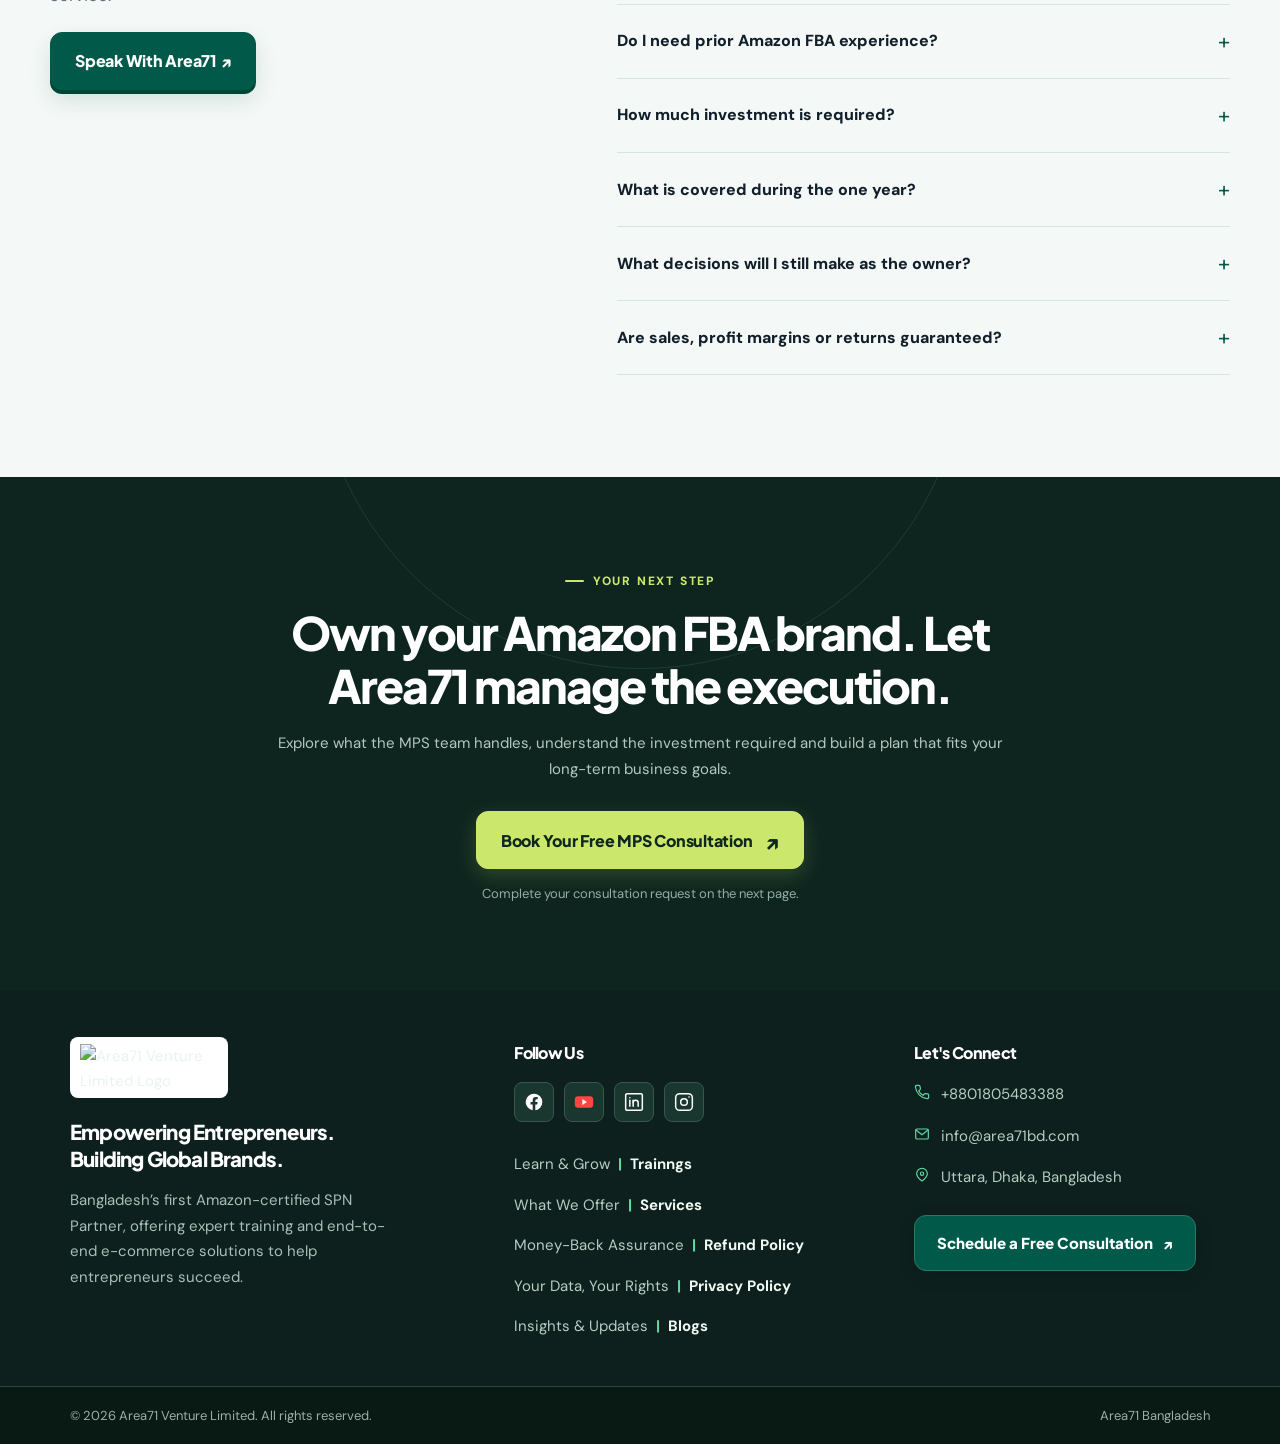
==== commit 35c5eb99: "Route all MPS consultation CTAs to new form page and retire embedded form" ====
--- a/index.html
+++ b/index.html
@@ -152,7 +152,7 @@
         <a href="#process">Our Process</a>
         <a href="#faq">FAQ</a>
       </nav>
-      <a class="btn btn-primary nav-cta" href="#mps-consultation">Book a Consultation <span class="arrow" aria-hidden="true">↗</span></a>
+      <a class="btn btn-primary nav-cta" href="/consultation/">Book a Consultation <span class="arrow" aria-hidden="true">↗</span></a>
       <button class="theme-toggle" id="theme-toggle" type="button"
               aria-label="Switch to dark mode" aria-pressed="false"
               title="Switch to dark mode">
@@ -178,7 +178,7 @@
       <a href="#economics" onclick="closeMenu()">Business Economics</a>
       <a href="#process" onclick="closeMenu()">Our Process</a>
       <a href="#faq" onclick="closeMenu()">FAQ</a>
-      <a class="btn btn-primary mobile-cta" href="#mps-consultation"  style="color:white;margin-top:8px"><span>Book a Free Consultation</span><span class="mobile-cta-arrow" aria-hidden="true">↗</span></a>
+      <a class="btn btn-primary mobile-cta" href="/consultation/"  style="color:white;margin-top:8px"><span>Book a Free Consultation</span><span class="mobile-cta-arrow" aria-hidden="true">↗</span></a>
     </nav>
   </header>
   <main>
@@ -189,7 +189,7 @@
           <h1 id="hero-title">Own Your Amazon FBA Brand. <em>We Handle the Operations.</em></h1>
           <p class="hero-intro">From identifying the right product and sourcing directly from manufacturers to launching and managing your Amazon business, <strong>Area71 handles the execution</strong> while you focus on your career, investments, and long-term goals.</p>
           <div class="hero-actions">
-            <a class="btn btn-lime" href="#mps-consultation" >Book Your Free MPS Consultation <span class="arrow" aria-hidden="true">↗</span></a>
+            <a class="btn btn-lime" href="/consultation/" >Book Your Free MPS Consultation <span class="arrow" aria-hidden="true">↗</span></a>
             
 <a class="btn btn-ghost" href="#service">
   <span class="btn-label">Explore the Service</span>
@@ -508,7 +508,7 @@
           <article class="service"><div class="service-number">CAPABILITY 05 <span aria-hidden="true">↗</span></div><h3>Launch &amp; Amazon PPC</h3><p>Execute launch campaigns, manage advertising and refine keywords, targeting and budgets based on performance.</p></article>
           <article class="service"><div class="service-number">CAPABILITY 06 <span aria-hidden="true">∞</span></div><h3>Ongoing Account Management</h3><p>Monitor performance, support inventory and campaign decisions, and manage operations across the two-year support period.</p></article>
         </div>
-        <div class="service-cta"><p>Deliverables, fees, launch budgets and the operational scope are confirmed during consultation and in your agreement. No specific sales or margin result is guaranteed.</p><a href="#mps-consultation" class="btn btn-primary" >Discuss Your MPS Plan ↗</a></div>
+        <div class="service-cta"><p>Deliverables, fees, launch budgets and the operational scope are confirmed during consultation and in your agreement. No specific sales or margin result is guaranteed.</p><a href="/consultation/" class="btn btn-primary" >Discuss Your MPS Plan ↗</a></div>
       </div>
     </section>
 
@@ -551,7 +551,7 @@
             <div class="stackbar" role="img" aria-label="17.0% contribution, balance variable costs; if contribution is negative, losses are not represented by the bar" id="stackbar"><div class="cost" id="costbar" style="width:83%"></div><div class="contrib" id="contribbar" style="width: 17%;"></div></div>
             <div class="legend"><span><i class="dot"></i> Variable costs</span><span><i class="dot contribution"></i> Contribution</span></div>
             <p class="disclaimer">This is <strong>not net profit or ROI</strong>. It excludes MPS service fees, storage, fixed business costs, subscription charges, taxes, financing, and costs not included in your inputs. Actual fees, demand and performance vary.</p>
-            <a class="btn btn-lime btn-wide" href="#mps-consultation" >Talk Through Your Budget ↗</a>
+            <a class="btn btn-lime btn-wide" href="/consultation/" >Talk Through Your Budget ↗</a>
           </div>
         </div>
         <p class="notice">The calculator is an educational scenario tool. It does not predict unit sales, future profitability, break-even timing or program eligibility. Request a tailored budget discussion before committing funds.</p>
@@ -566,12 +566,12 @@
           <article class="roadmap-step"><span class="step-no">03</span><h3>Brand &amp; Launch</h3><p>Coordinate the seller account, branding, listings, inventory shipments and initial Amazon PPC launch.</p></article>
           <article class="roadmap-step"><span class="step-no">04</span><h3>Operate &amp; Optimize</h3><p>Monitor listings, advertising and business performance through the agreed two-year management period.</p></article>
         </div>
-        <div class="owner-banner"><div><h3>Your Amazon FBA brand. Area71's execution team.</h3><p>Area71's published MPS description identifies the client as the owner of their Amazon Seller Account and launched brand. Final responsibilities and rights should be reviewed in your program agreement.</p></div><a class="btn btn-lime" href="#mps-consultation" >Start the Conversation ↗</a></div>
+        <div class="owner-banner"><div><h3>Your Amazon FBA brand. Area71's execution team.</h3><p>Area71's published MPS description identifies the client as the owner of their Amazon Seller Account and launched brand. Final responsibilities and rights should be reviewed in your program agreement.</p></div><a class="btn btn-lime" href="/consultation/" >Start the Conversation ↗</a></div>
       </div>
     </section>
     <section class="section faq" id="faq">
       <div class="container faq-layout">
-        <div class="section-head"><span class="eyebrow">Questions worth asking</span><h2>Clarity before commitment.</h2><p class="sub">From ownership to launch costs, these are the topics to understand when evaluating an Amazon FBA managed service.</p><a href="#mps-consultation" class="btn btn-primary"
+        <div class="section-head"><span class="eyebrow">Questions worth asking</span><h2>Clarity before commitment.</h2><p class="sub">From ownership to launch costs, these are the topics to understand when evaluating an Amazon FBA managed service.</p><a href="/consultation/" class="btn btn-primary"
           style="margin-top:22px">Speak With Area71 ↗</a></div>
         <div class="faq-list">
           <details open=""><summary>Is MPS a training course or a managed service?</summary><p>It is a managed service. Area71's published description covers product research, sourcing, listing, launch, shipping, PPC and ongoing Amazon account management, rather than only teaching you how to do those tasks.</p></details>
@@ -585,240 +585,10 @@
       </div>
     </section>
     <section class="final-cta">
-      <div class="container"><span class="eyebrow light">Your next step</span><h2>Own your Amazon FBA brand. Let Area71 manage the execution.</h2><p>Explore what the MPS team handles, understand the investment required and build a plan that fits your long-term business goals.</p><a href="#mps-consultation" class="btn btn-lime" >Book Your Free MPS Consultation <span class="arrow" aria-hidden="true">↗</span></a><small>Complete the consultation form below without leaving this website.</small></div>
-    </section>
-
-<!--Area71 MPS lead form-->
-<section class="section a71-lead-section" id="mps-consultation"
-         aria-labelledby="mps-consultation-title">
-  <div class="container a71-lead-layout">
-    <div class="a71-lead-copy">
-      <span class="eyebrow">Let's connect</span>
-      <h2 id="mps-consultation-title">Let's talk about your Amazon FBA goals.</h2>
-      <p class="sub">Tell us a little about yourself. Area71's MPS team will review your request and get in touch to discuss the next steps.</p>
-      <div class="a71-lead-benefits" aria-label="What to expect">
-        <p><span aria-hidden="true">01</span> A conversation about your business goals</p>
-        <p><span aria-hidden="true">02</span> Clarity on the MPS service and next steps</p>
-        <p><span aria-hidden="true">03</span> No obligation to enroll</p>
-      </div>
-    </div>
-
-    <div class="a71-lead-card">
-      <div class="a71-lead-card-head">
-        <h3>Request a free consultation</h3>
-        <p>Fields marked * are required.</p>
-      </div>
-
-      <form id="mps-lead-form" action="/api/lead" method="post">
-        <!-- Anti-spam honeypot: hide visually and from keyboard navigation -->
-        <div class="a71-lead-trap" aria-hidden="true">
-          <label for="a71-lead-website">Leave this blank</label>
-          <input id="a71-lead-website" type="text" name="website"
-                 tabindex="-1" autocomplete="off">
-        </div>
-
-        <div class="a71-lead-fields">
-          <div class="a71-lead-field">
-            <label for="a71-lead-name">Full name *</label>
-            <input id="a71-lead-name" name="fullName" type="text"
-                   autocomplete="name" placeholder="Your full name"
-                   minlength="2" maxlength="100" required>
-          </div>
-          <div class="a71-lead-field">
-            <label for="a71-lead-email">Email address *</label>
-            <input id="a71-lead-email" name="email" type="email"
-                   autocomplete="email" placeholder="you@example.com"
-                   maxlength="150" required>
-          </div>
-          <div class="a71-lead-field a71-lead-full">
-            <label for="a71-lead-phone">Phone / WhatsApp *</label>
-            <div class="a71-lead-phone-row">
-              <select id="a71-lead-phone-code" name="phoneCodePreset"
-                      autocomplete="tel-country-code" aria-label="Phone country code" required>
-                  <option value="+880" selected>Bangladesh (+880)</option>
-                  <option value="+1">United States (+1)</option>
-                  <option value="+1">Canada (+1)</option>
-                  <option value="+44">United Kingdom (+44)</option>
-                  <option value="+971">United Arab Emirates (+971)</option>
-                  <option value="+966">Saudi Arabia (+966)</option>
-                  <option value="+91">India (+91)</option>
-                  <option value="+61">Australia (+61)</option>
-                  <option value="+64">New Zealand (+64)</option>
-                  <option value="+65">Singapore (+65)</option>
-                  <option value="+60">Malaysia (+60)</option>
-                  <option value="+974">Qatar (+974)</option>
-                  <option value="+968">Oman (+968)</option>
-                  <option value="+965">Kuwait (+965)</option>
-                  <option value="+973">Bahrain (+973)</option>
-                  <option value="+92">Pakistan (+92)</option>
-                  <option value="+94">Sri Lanka (+94)</option>
-                  <option value="+977">Nepal (+977)</option>
-                  <option value="+960">Maldives (+960)</option>
-                  <option value="+81">Japan (+81)</option>
-                  <option value="+82">South Korea (+82)</option>
-                  <option value="+86">China (+86)</option>
-                  <option value="+852">Hong Kong (+852)</option>
-                  <option value="+886">Taiwan (+886)</option>
-                  <option value="+66">Thailand (+66)</option>
-                  <option value="+62">Indonesia (+62)</option>
-                  <option value="+63">Philippines (+63)</option>
-                  <option value="+84">Vietnam (+84)</option>
-                  <option value="+95">Myanmar (+95)</option>
-                  <option value="+855">Cambodia (+855)</option>
-                  <option value="+856">Laos (+856)</option>
-                  <option value="+976">Mongolia (+976)</option>
-                  <option value="+93">Afghanistan (+93)</option>
-                  <option value="+998">Uzbekistan (+998)</option>
-                  <option value="+49">Germany (+49)</option>
-                  <option value="+33">France (+33)</option>
-                  <option value="+39">Italy (+39)</option>
-                  <option value="+34">Spain (+34)</option>
-                  <option value="+31">Netherlands (+31)</option>
-                  <option value="+32">Belgium (+32)</option>
-                  <option value="+41">Switzerland (+41)</option>
-                  <option value="+43">Austria (+43)</option>
-                  <option value="+46">Sweden (+46)</option>
-                  <option value="+47">Norway (+47)</option>
-                  <option value="+45">Denmark (+45)</option>
-                  <option value="+358">Finland (+358)</option>
-                  <option value="+353">Ireland (+353)</option>
-                  <option value="+48">Poland (+48)</option>
-                  <option value="+351">Portugal (+351)</option>
-                  <option value="+30">Greece (+30)</option>
-                  <option value="+90">Türkiye (+90)</option>
-                  <option value="+7">Russia (+7)</option>
-                  <option value="+380">Ukraine (+380)</option>
-                  <option value="+40">Romania (+40)</option>
-                  <option value="+420">Czechia (+420)</option>
-                  <option value="+20">Egypt (+20)</option>
-                  <option value="+27">South Africa (+27)</option>
-                  <option value="+234">Nigeria (+234)</option>
-                  <option value="+254">Kenya (+254)</option>
-                  <option value="+233">Ghana (+233)</option>
-                  <option value="+212">Morocco (+212)</option>
-                  <option value="+55">Brazil (+55)</option>
-                  <option value="+52">Mexico (+52)</option>
-                  <option value="+54">Argentina (+54)</option>
-                  <option value="+56">Chile (+56)</option>
-                  <option value="+57">Colombia (+57)</option>
-                  <option value="+51">Peru (+51)</option>
-                  <option value="+972">Israel (+972)</option>
-                  <option value="+962">Jordan (+962)</option>
-                  <option value="+961">Lebanon (+961)</option>
-                  <option value="+964">Iraq (+964)</option>
-                  <option value="+98">Iran (+98)</option>
-                  <option value="other">Other country code...</option>
-              </select>
-              <input id="a71-lead-phone" name="phone" type="tel"
-                     autocomplete="tel-national" inputmode="tel"
-                     placeholder="Phone number without country code"
-                     minlength="4" maxlength="25" required>
-            </div>
-            <div class="a71-lead-custom-code" id="a71-lead-custom-code-wrap" hidden>
-              <label for="a71-lead-custom-code">Enter country code (e.g. +234)</label>
-              <input id="a71-lead-custom-code" name="phoneCodeCustom"
-                     type="tel" inputmode="tel" placeholder="+___"
-                     maxlength="5" pattern="\+[1-9][0-9]{0,3}"
-                     disabled>
-            </div>
-            <p class="a71-lead-hint">Choose your calling code, then enter your national phone number. Do not repeat the country code in the phone field.</p>
-          </div>
-          <div class="a71-lead-field">
-            <label for="a71-lead-residence">Current country of residence <span class="a71-lead-optional">(optional)</span></label>
-            <input id="a71-lead-residence" name="residenceCountry"
-                   type="text" autocomplete="country-name" maxlength="80"
-                   placeholder="e.g. Bangladesh, UAE, UK">
-          </div>
-          <div class="a71-lead-field">
-            <label for="a71-lead-call-time">When can we call you? <span class="a71-lead-optional">(optional)</span></label>
-            <select id="a71-lead-call-time" name="preferredCallTime">
-              <option value="">Select a time (Bangladesh time)</option>
-              <option value="12:00 AM">12:00 AM</option>
-              <option value="12:30 AM">12:30 AM</option>
-              <option value="01:00 AM">1:00 AM</option>
-              <option value="01:30 AM">1:30 AM</option>
-              <option value="02:00 AM">2:00 AM</option>
-              <option value="02:30 AM">2:30 AM</option>
-              <option value="03:00 AM">3:00 AM</option>
-              <option value="03:30 AM">3:30 AM</option>
-              <option value="04:00 AM">4:00 AM</option>
-              <option value="04:30 AM">4:30 AM</option>
-              <option value="05:00 AM">5:00 AM</option>
-              <option value="05:30 AM">5:30 AM</option>
-              <option value="06:00 AM">6:00 AM</option>
-              <option value="06:30 AM">6:30 AM</option>
-              <option value="07:00 AM">7:00 AM</option>
-              <option value="07:30 AM">7:30 AM</option>
-              <option value="08:00 AM">8:00 AM</option>
-              <option value="08:30 AM">8:30 AM</option>
-              <option value="09:00 AM">9:00 AM</option>
-              <option value="09:30 AM">9:30 AM</option>
-              <option value="10:00 AM">10:00 AM</option>
-              <option value="10:30 AM">10:30 AM</option>
-              <option value="11:00 AM">11:00 AM</option>
-              <option value="11:30 AM">11:30 AM</option>
-              <option value="12:00 PM">12:00 PM</option>
-              <option value="12:30 PM">12:30 PM</option>
-              <option value="01:00 PM">1:00 PM</option>
-              <option value="01:30 PM">1:30 PM</option>
-              <option value="02:00 PM">2:00 PM</option>
-              <option value="02:30 PM">2:30 PM</option>
-              <option value="03:00 PM">3:00 PM</option>
-              <option value="03:30 PM">3:30 PM</option>
-              <option value="04:00 PM">4:00 PM</option>
-              <option value="04:30 PM">4:30 PM</option>
-              <option value="05:00 PM">5:00 PM</option>
-              <option value="05:30 PM">5:30 PM</option>
-              <option value="06:00 PM">6:00 PM</option>
-              <option value="06:30 PM">6:30 PM</option>
-              <option value="07:00 PM">7:00 PM</option>
-              <option value="07:30 PM">7:30 PM</option>
-              <option value="08:00 PM">8:00 PM</option>
-              <option value="08:30 PM">8:30 PM</option>
-              <option value="09:00 PM">9:00 PM</option>
-              <option value="09:30 PM">9:30 PM</option>
-              <option value="10:00 PM">10:00 PM</option>
-              <option value="10:30 PM">10:30 PM</option>
-              <option value="11:00 PM">11:00 PM</option>
-              <option value="11:30 PM">11:30 PM</option>
-            </select>
-            <p class="a71-lead-hint">Bangladesh Standard Time (BDT, UTC+6). Times shown include AM/PM.</p>
-          </div>
-
-<!-- Current Profession -->
-<div class="a71-lead-field a71-lead-full">
-  <label for="a71-lead-profession">
-    Current Profession *
-  </label>
-
-  <input
-    type="text"
-    id="a71-lead-profession"
-    name="profession"
-    placeholder="e.g. Business Owner, Student, Freelancer"
-    minlength="2"
-    maxlength="100"
-    required
-  >
-</div>
-         
-        </div>
-
-        <label class="a71-lead-consent">
-          <input type="checkbox" name="consent" value="yes" required>
-          <span>I agree that Area71 may use these details to contact me about my consultation request. I have read the <a href="https://area71academy.com/privacy-policy/" target="_blank" rel="noopener noreferrer">Privacy Policy</a>. *</span>
-        </label>
-
-        <button class="btn btn-primary a71-lead-submit" type="submit">
-          <span class="a71-lead-submit-text">Submit consultation request</span>
-          <span aria-hidden="true">&rarr;</span>
-        </button>
-        <p id="mps-lead-status" class="a71-lead-status" role="status"
-           aria-live="polite" aria-atomic="true"></p>
-      </form>
-    </div>
-  </div>
-</section>
+      <div class="container"><span class="eyebrow light">Your next step</span><h2>Own your Amazon FBA brand. Let Area71 manage the execution.</h2><p>Explore what the MPS team handles, understand the investment required and build a plan that fits your long-term business goals.</p><a href="/consultation/" class="btn btn-lime" >Book Your Free MPS Consultation <span class="arrow" aria-hidden="true">↗</span></a><small>Complete your consultation request on the next page.</small></div>
+    </section>
+
+<!-- Consultation requests now open at /consultation/. -->
 
 
   </main>
@@ -1076,7 +846,7 @@
 
         <!-- CONSULTATION BUTTON -->
         <a
-          href="#mps-consultation"
+          href="/consultation/"
           class="a71-footer-consultation"
         >
           <span>Schedule a Free Consultation</span>
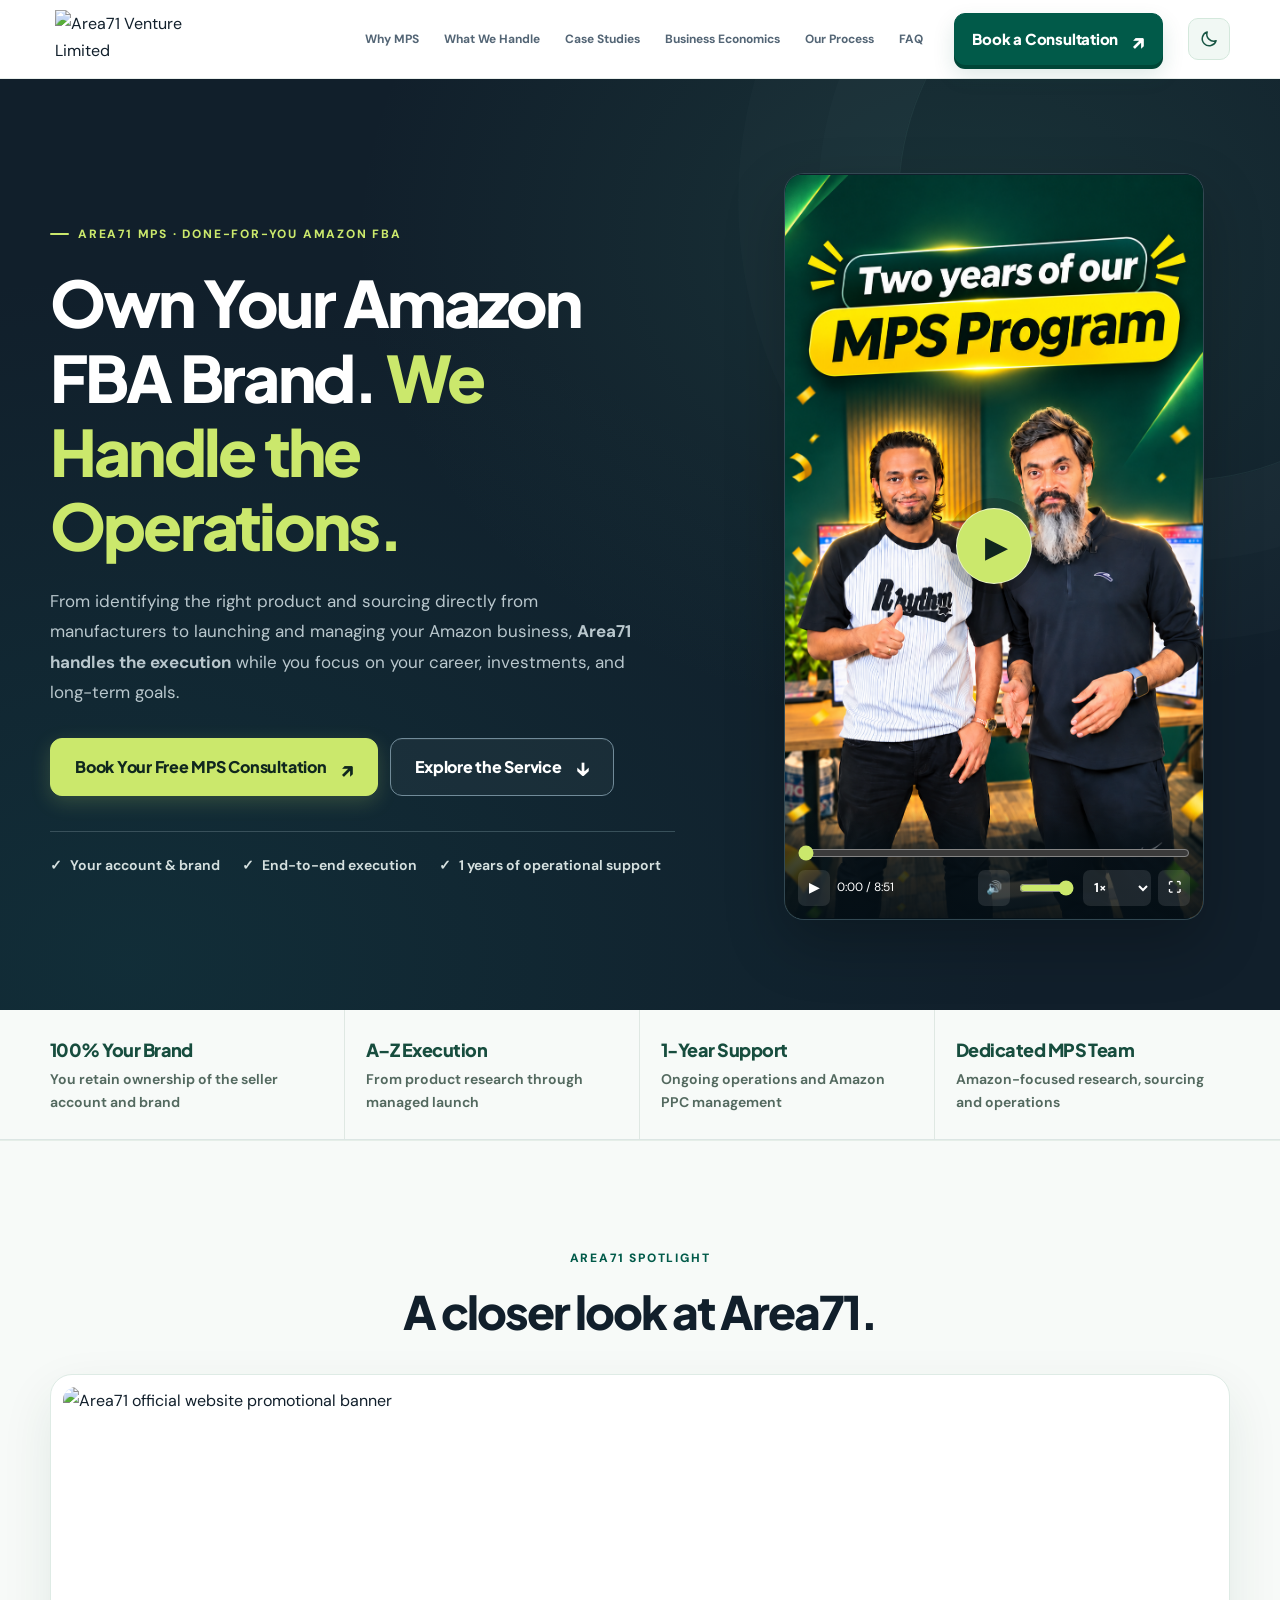
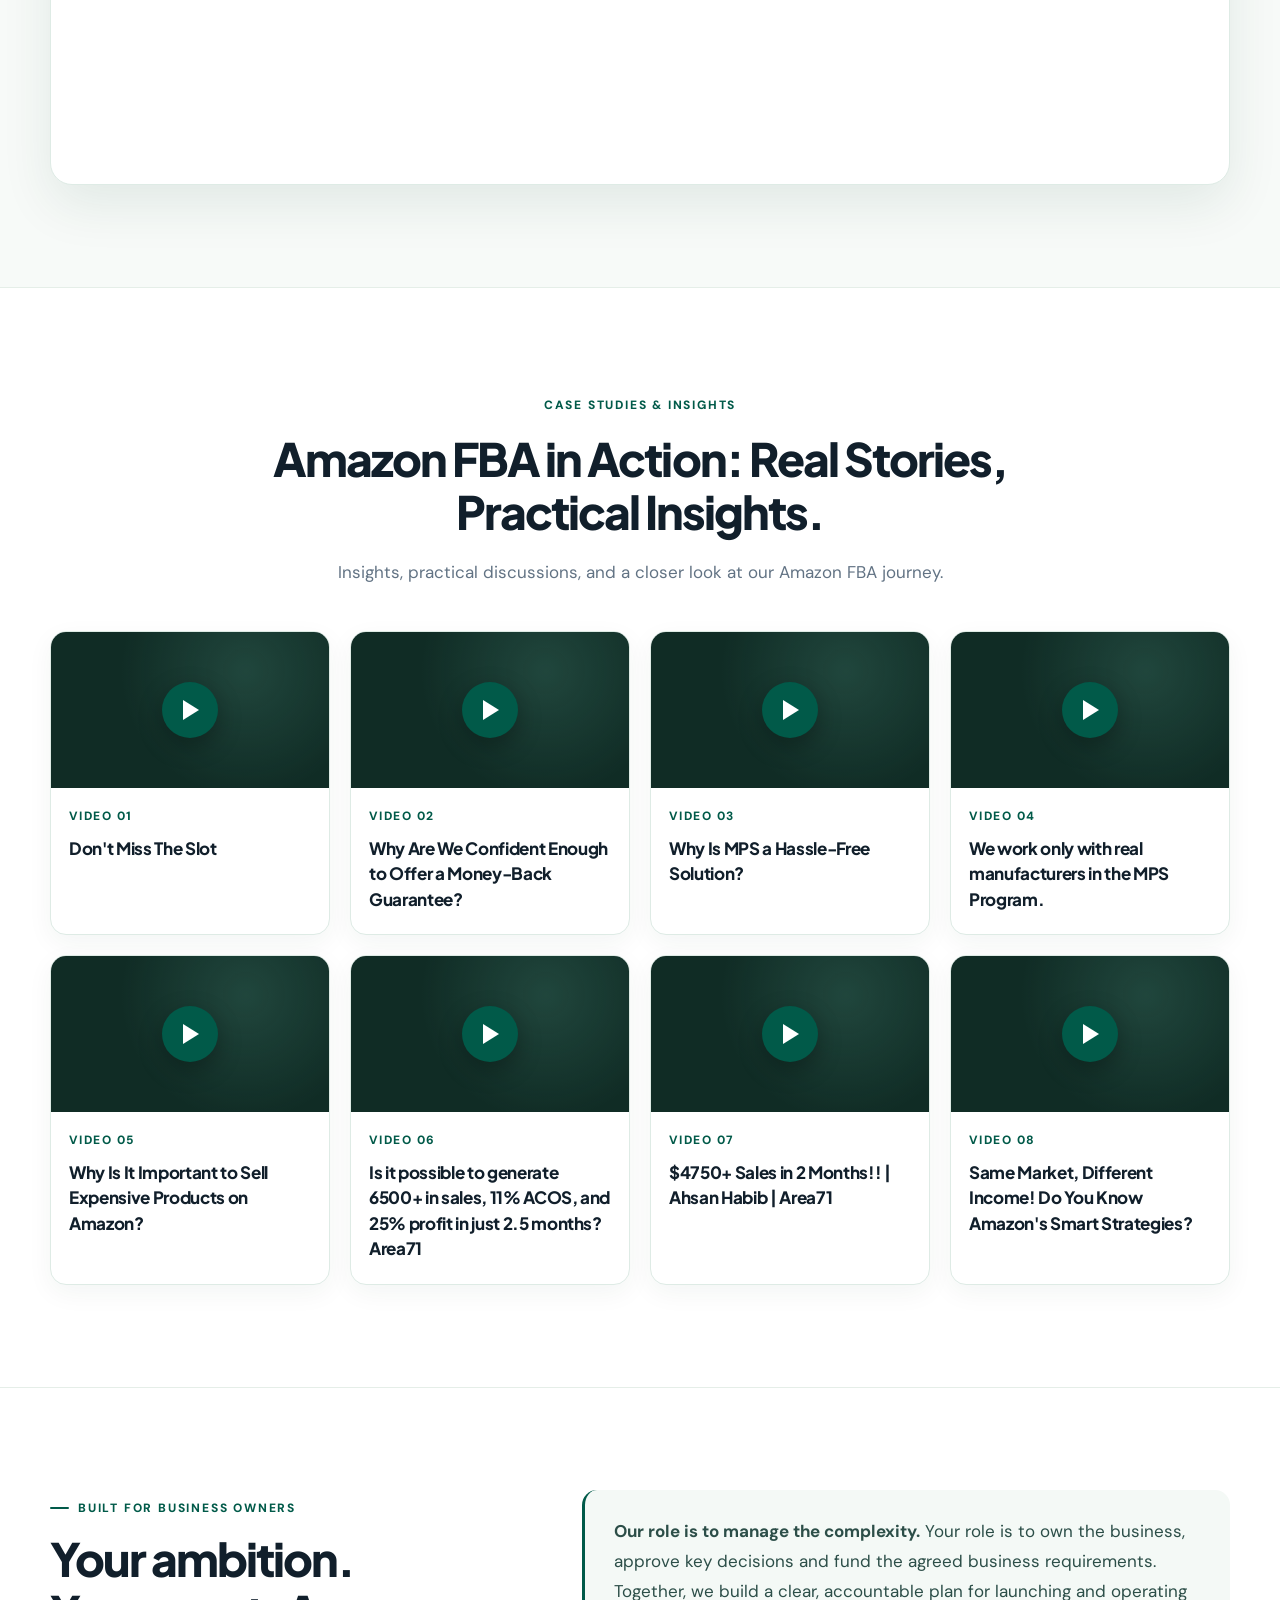
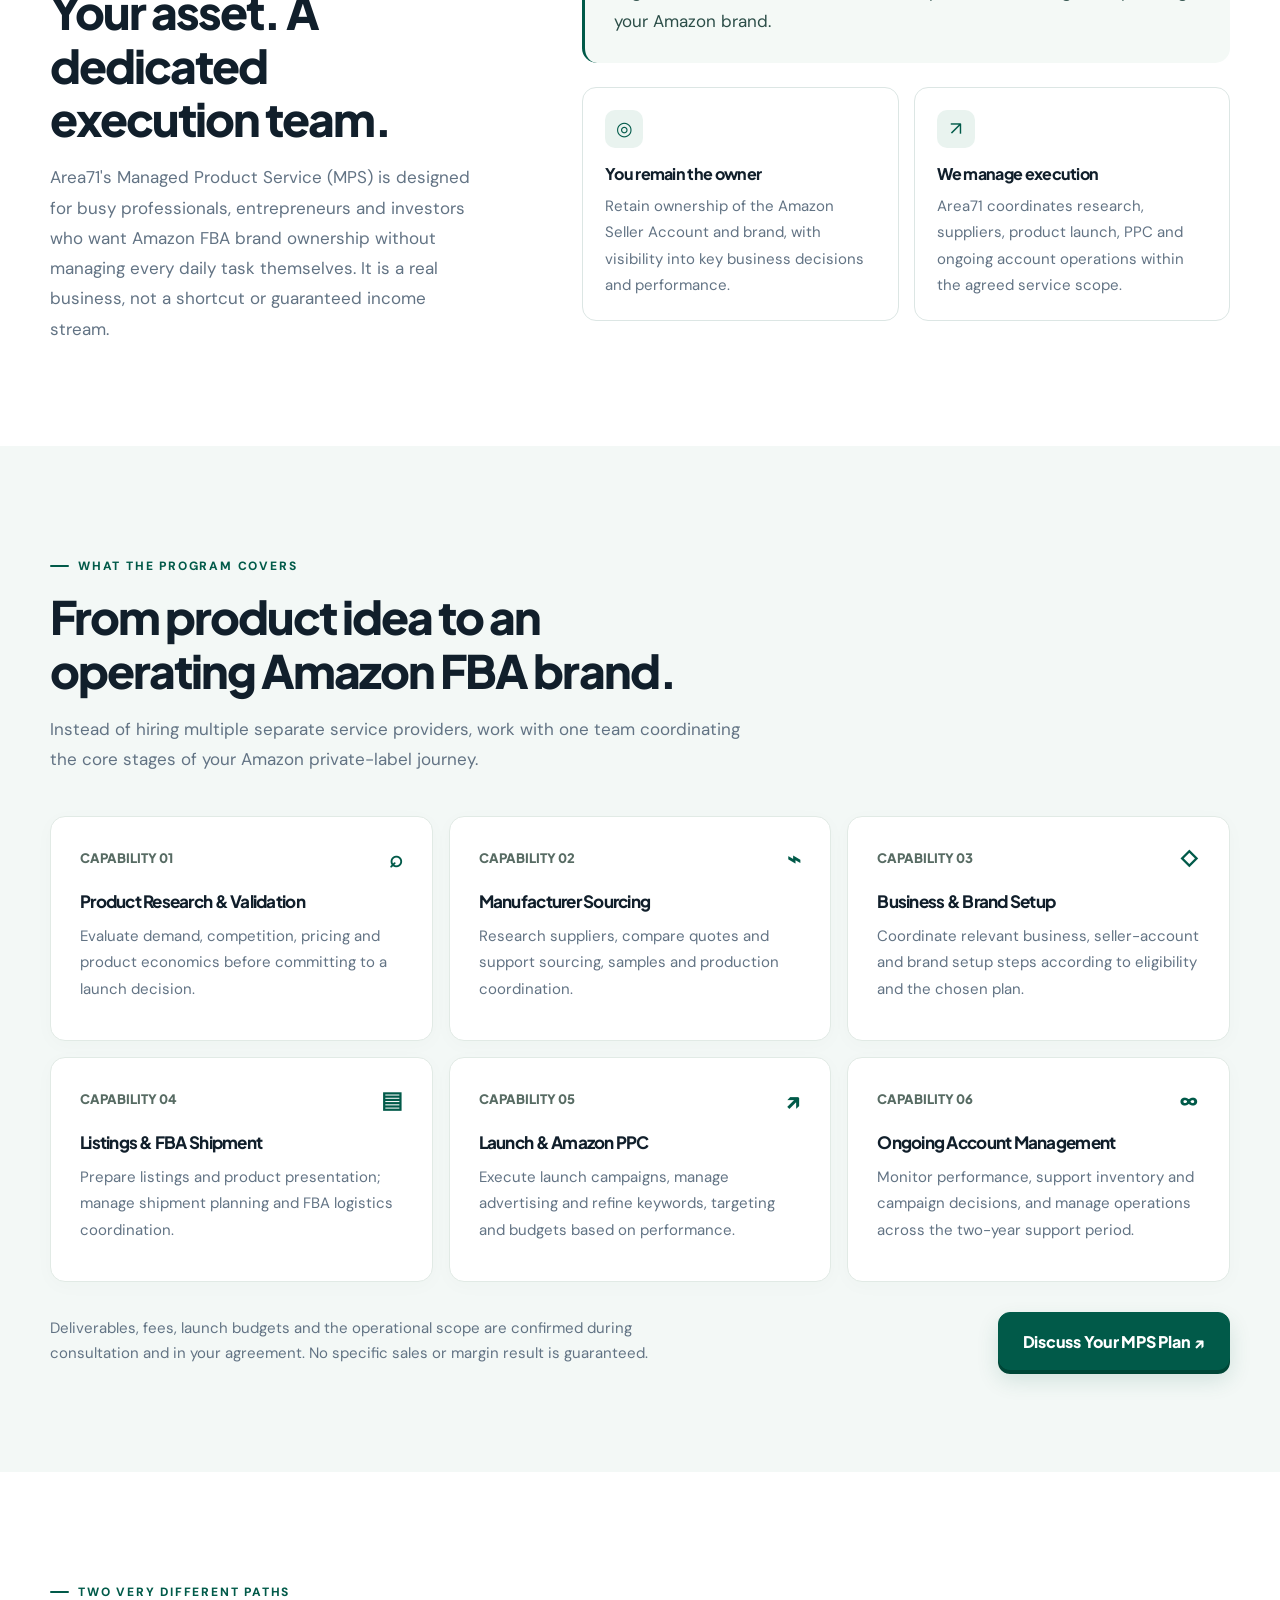
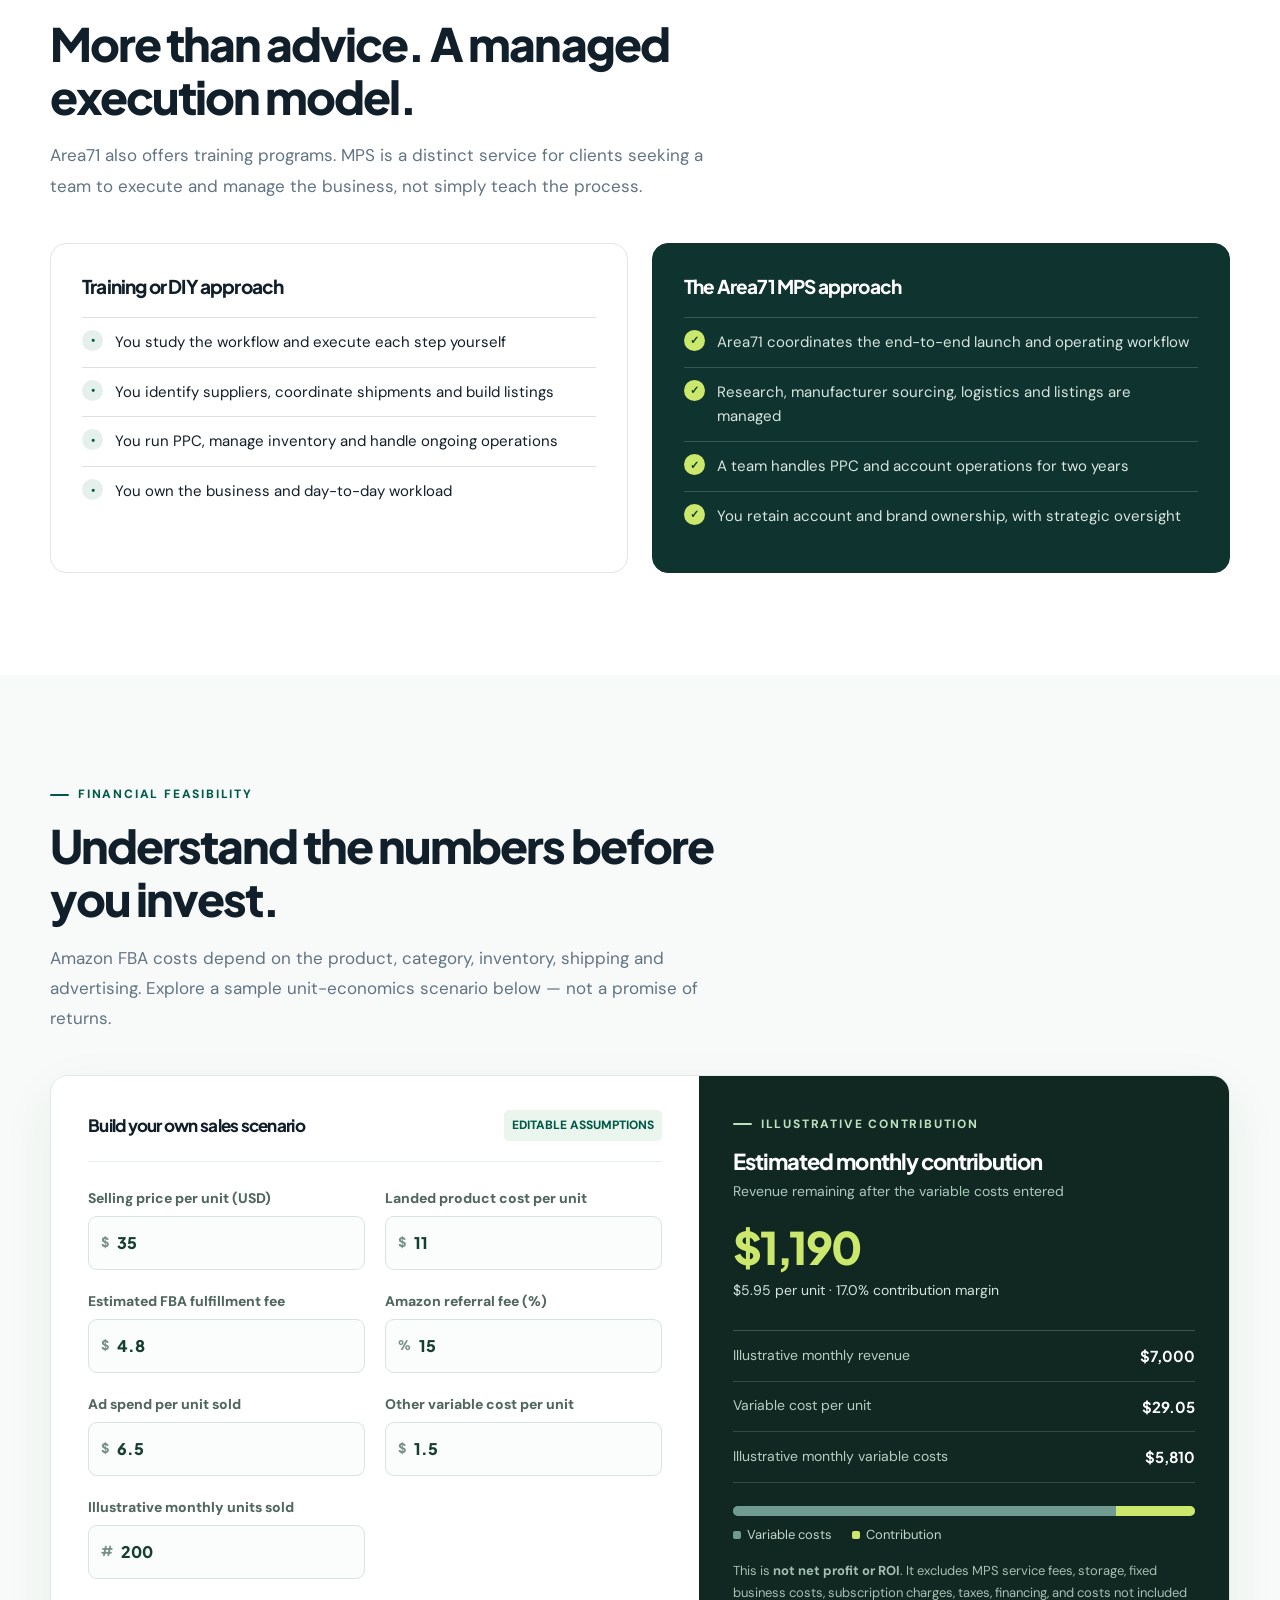
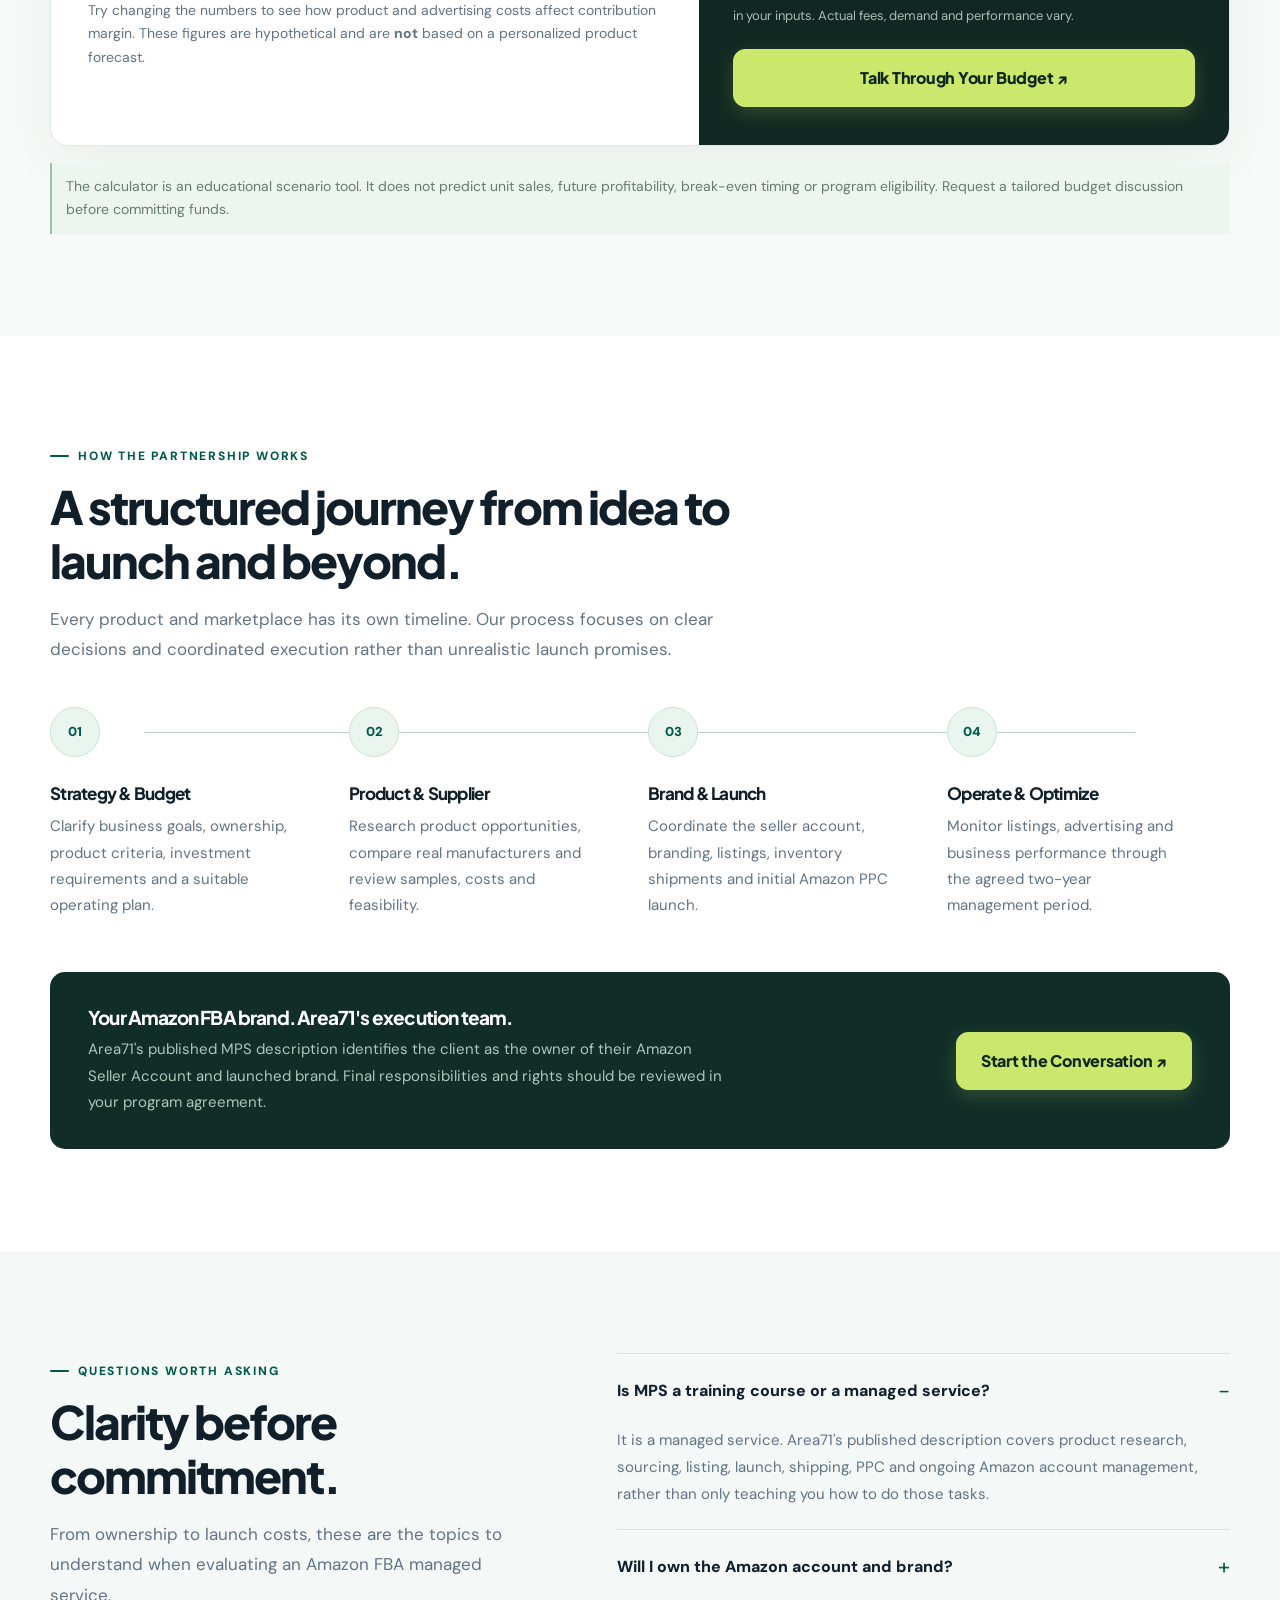
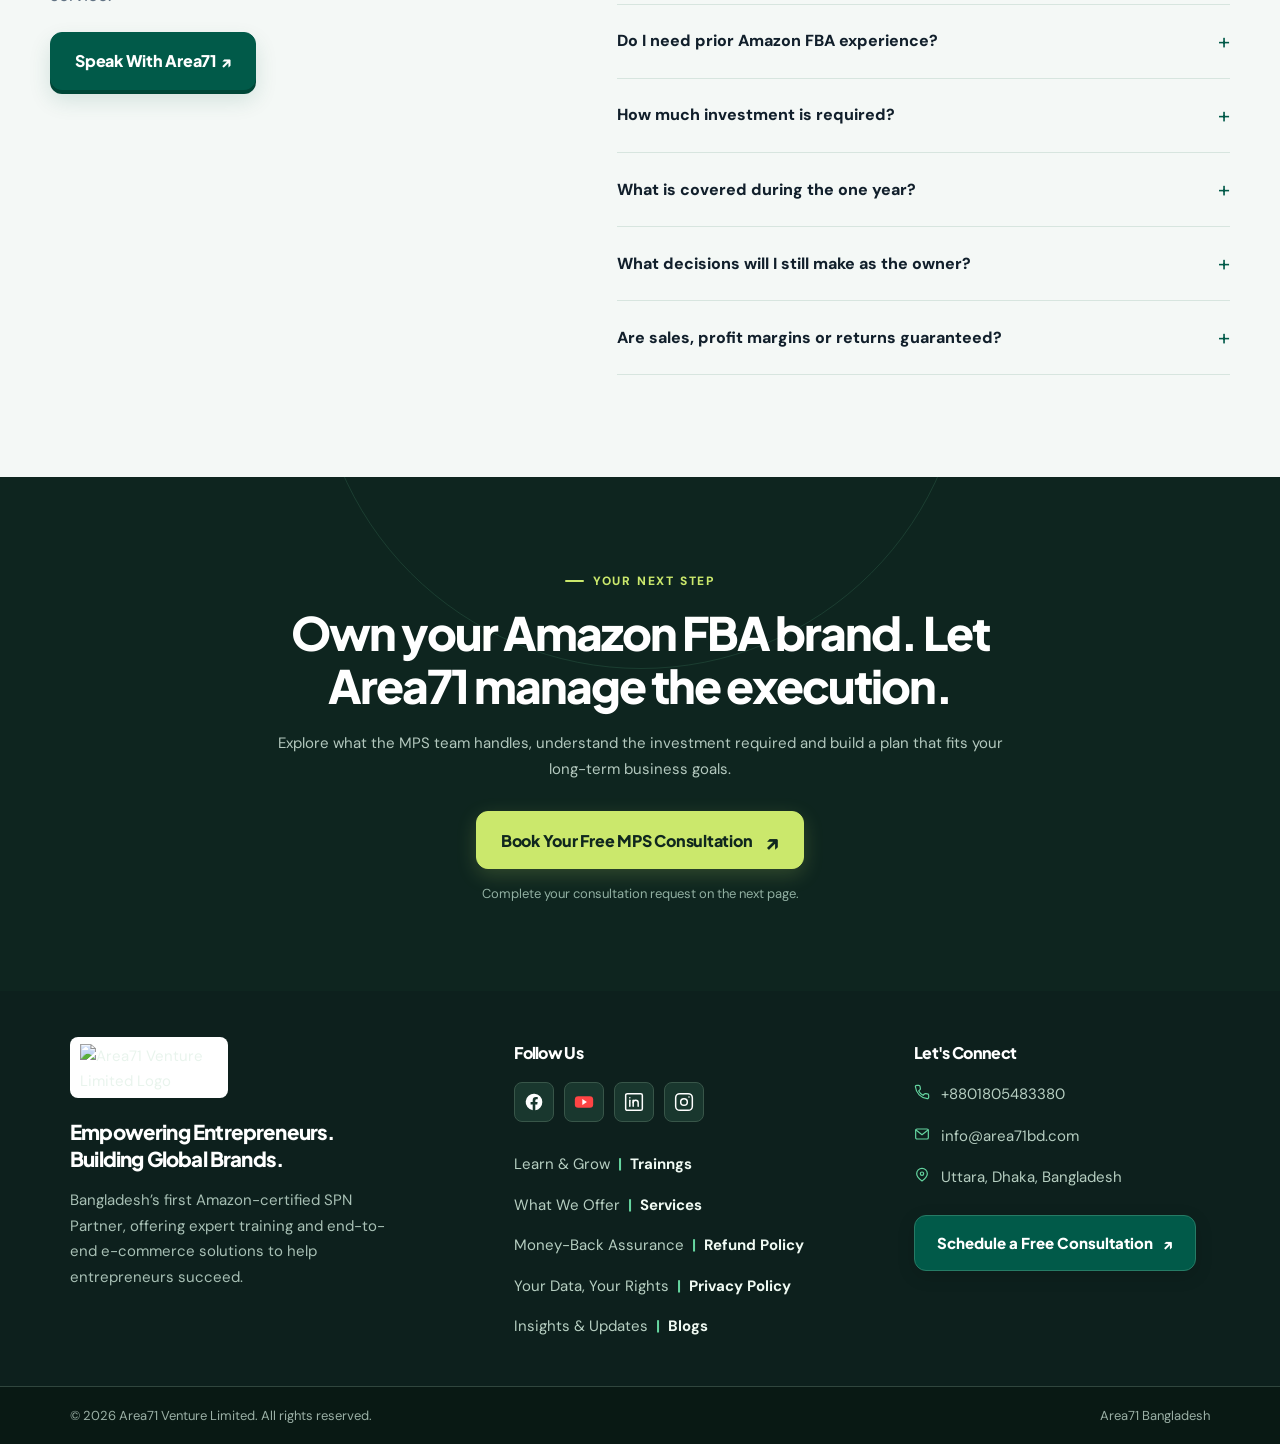
==== commit 9cd09588: "phone updated" ====
--- a/index.html
+++ b/index.html
@@ -802,7 +802,7 @@
             >
               <path d="M22 16.92v3a2 2 0 0 1-2.18 2A19.8 19.8 0 0 1 2.1 4.18 2 2 0 0 1 4.08 2h3a2 2 0 0 1 2 1.72l.5 3a2 2 0 0 1-.57 1.73L7.1 10.37a16 16 0 0 0 6.53 6.53l1.92-1.92a2 2 0 0 1 1.73-.57l3 .5A2 2 0 0 1 22 16.92Z"/>
             </svg>
-            <span>+8801805483388</span>
+            <span>+8801805483380</span>
           </a>
 
           <!-- Email -->
